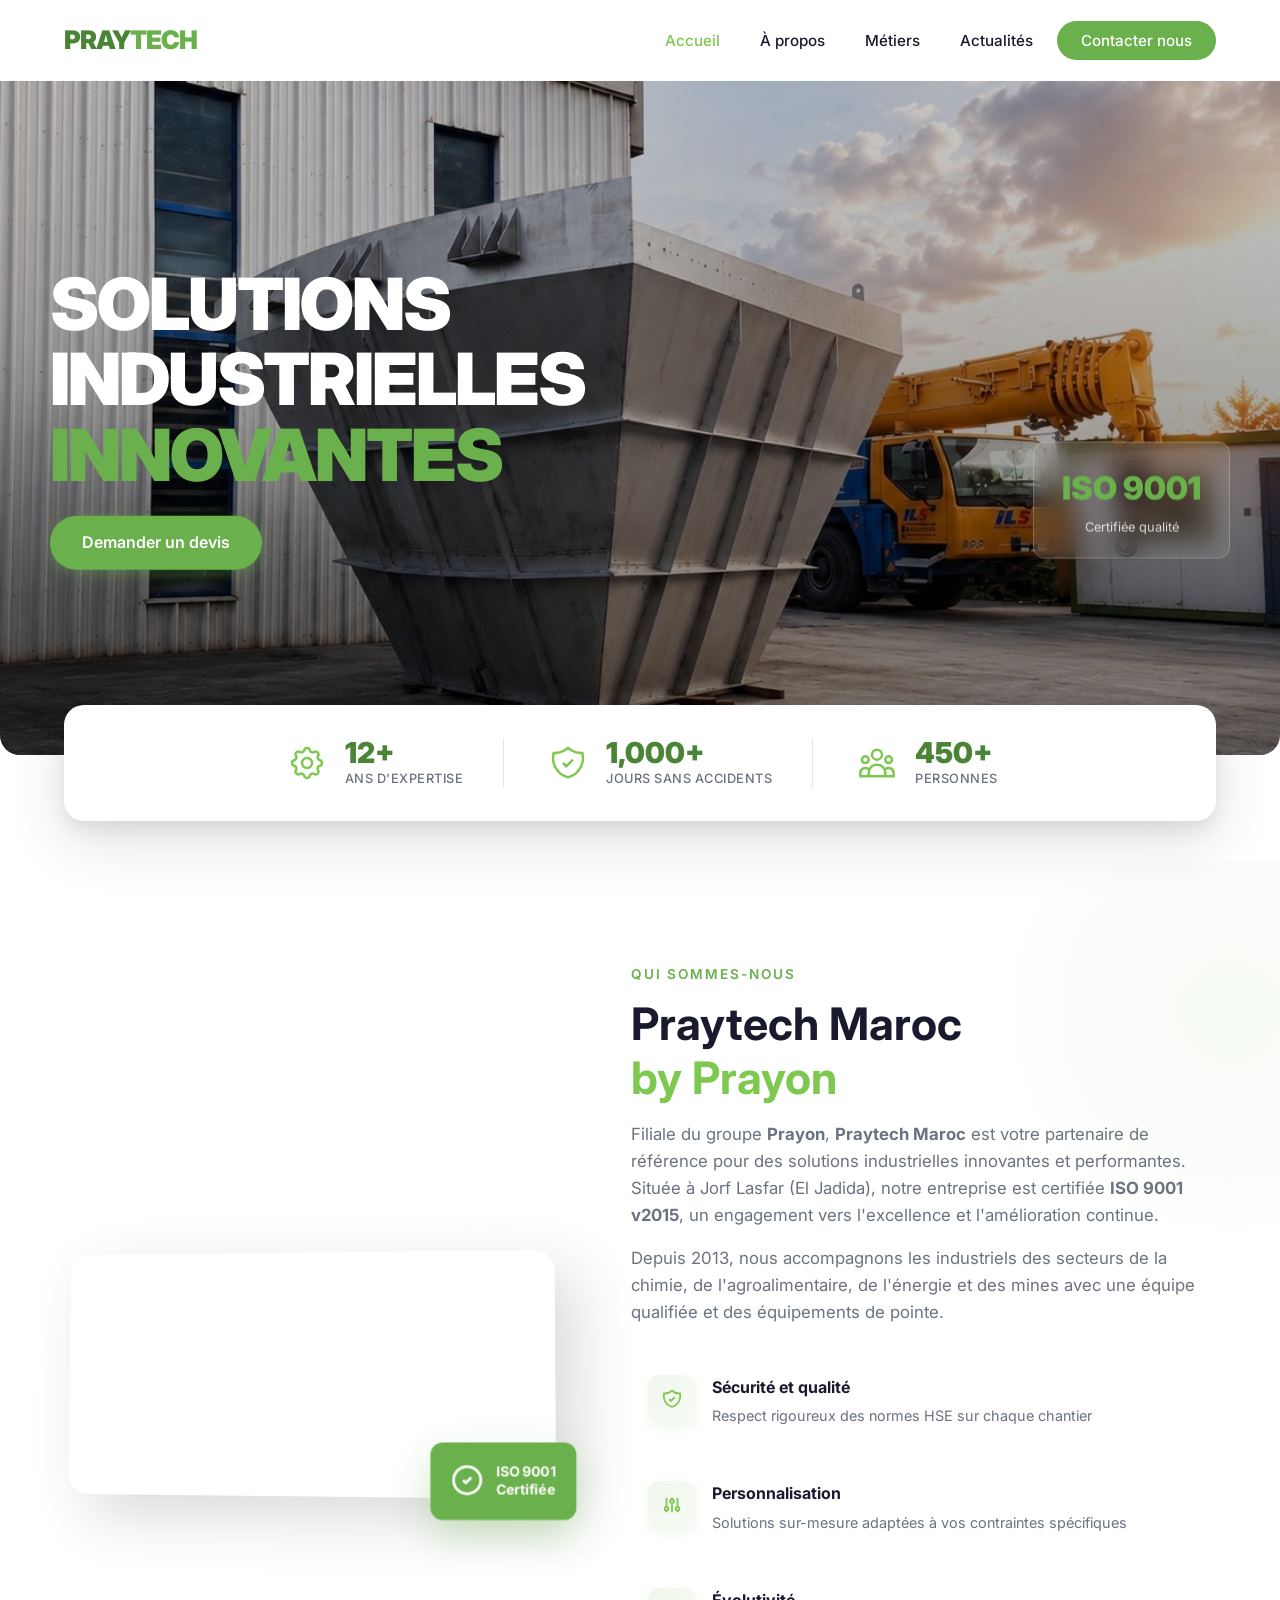
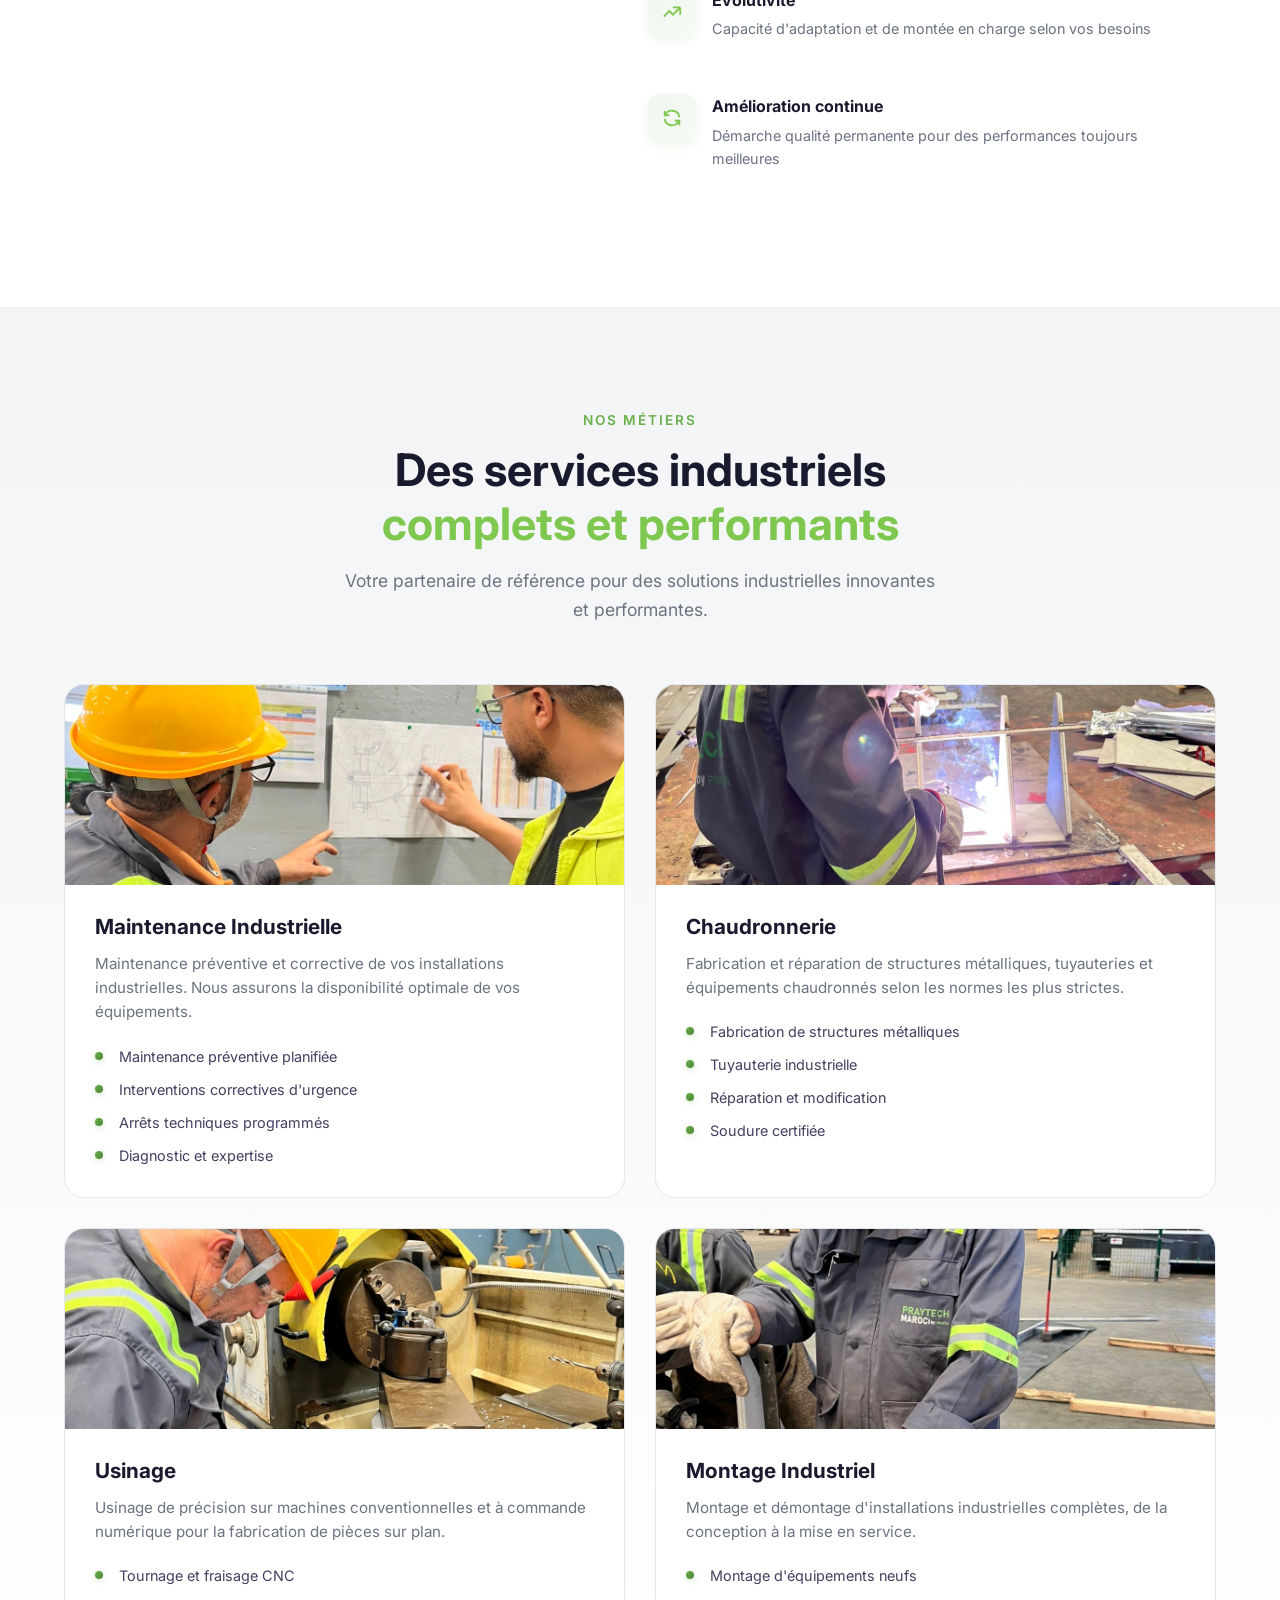
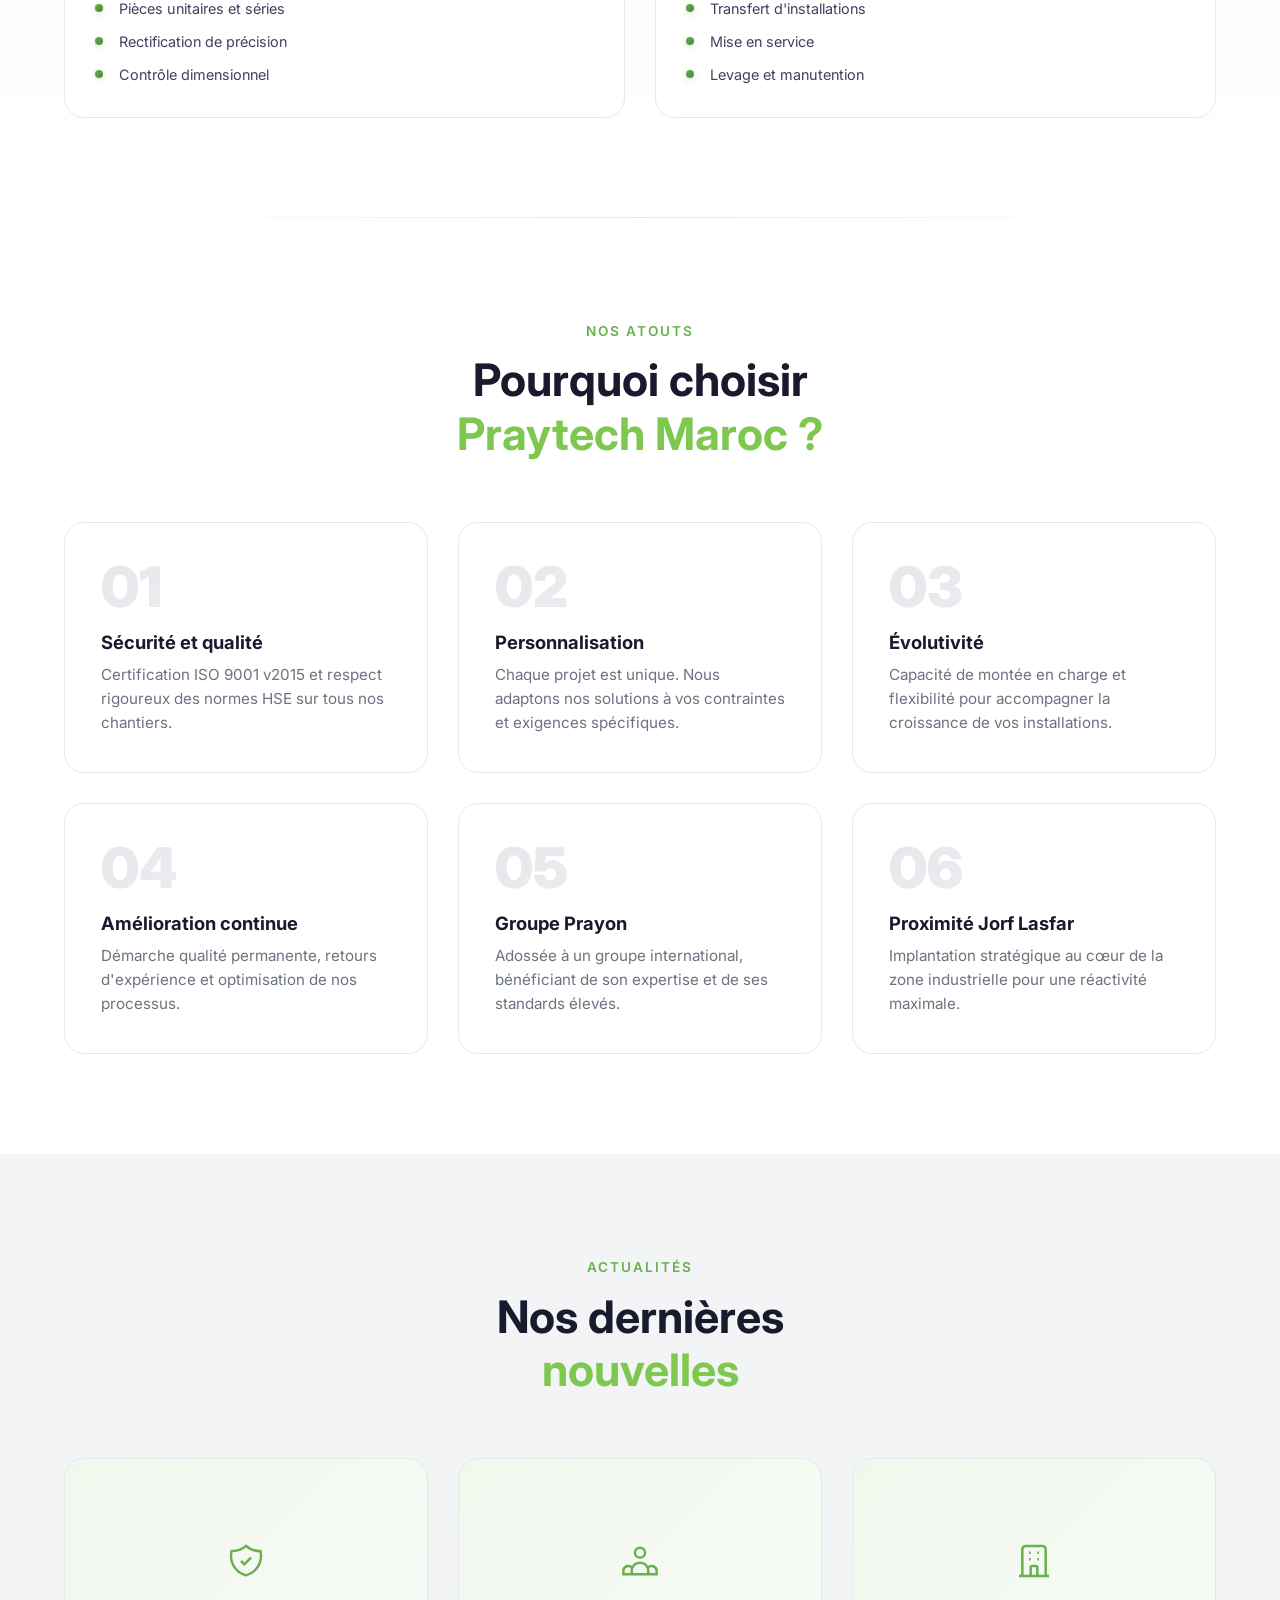
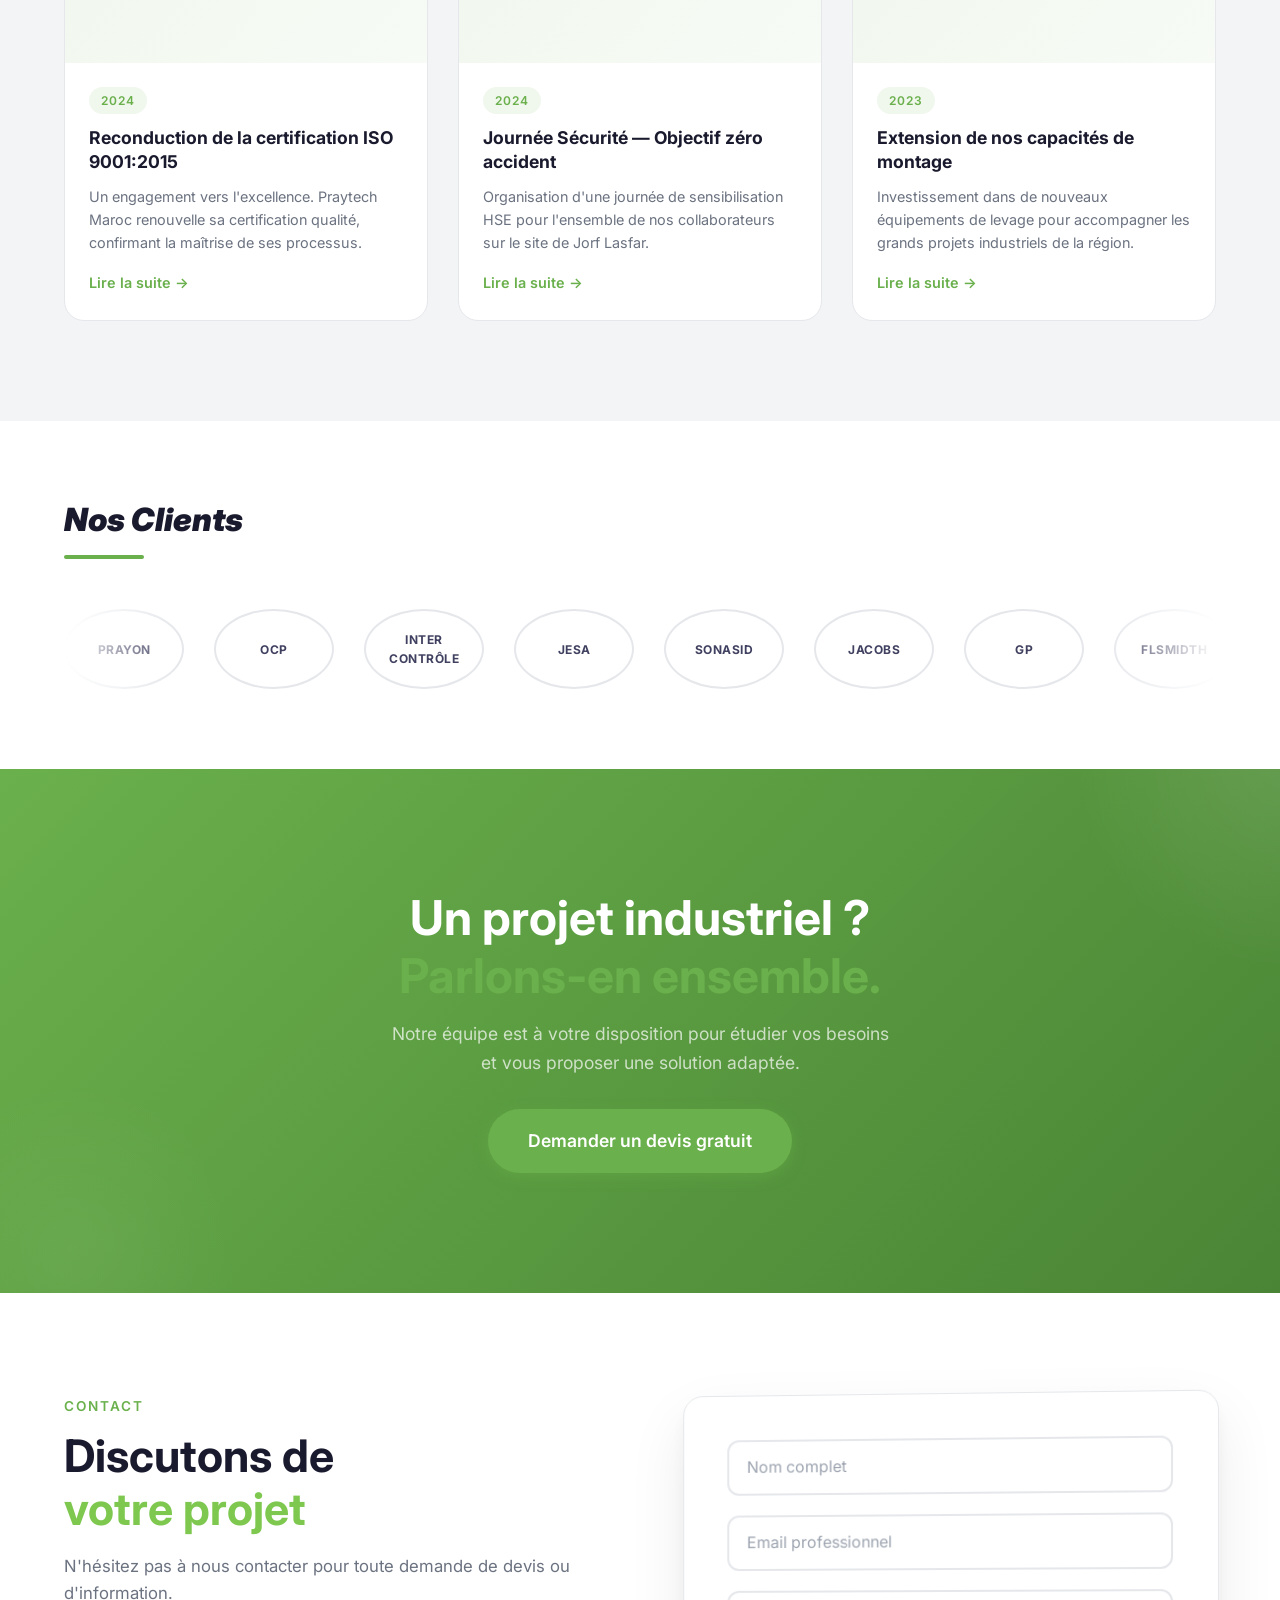
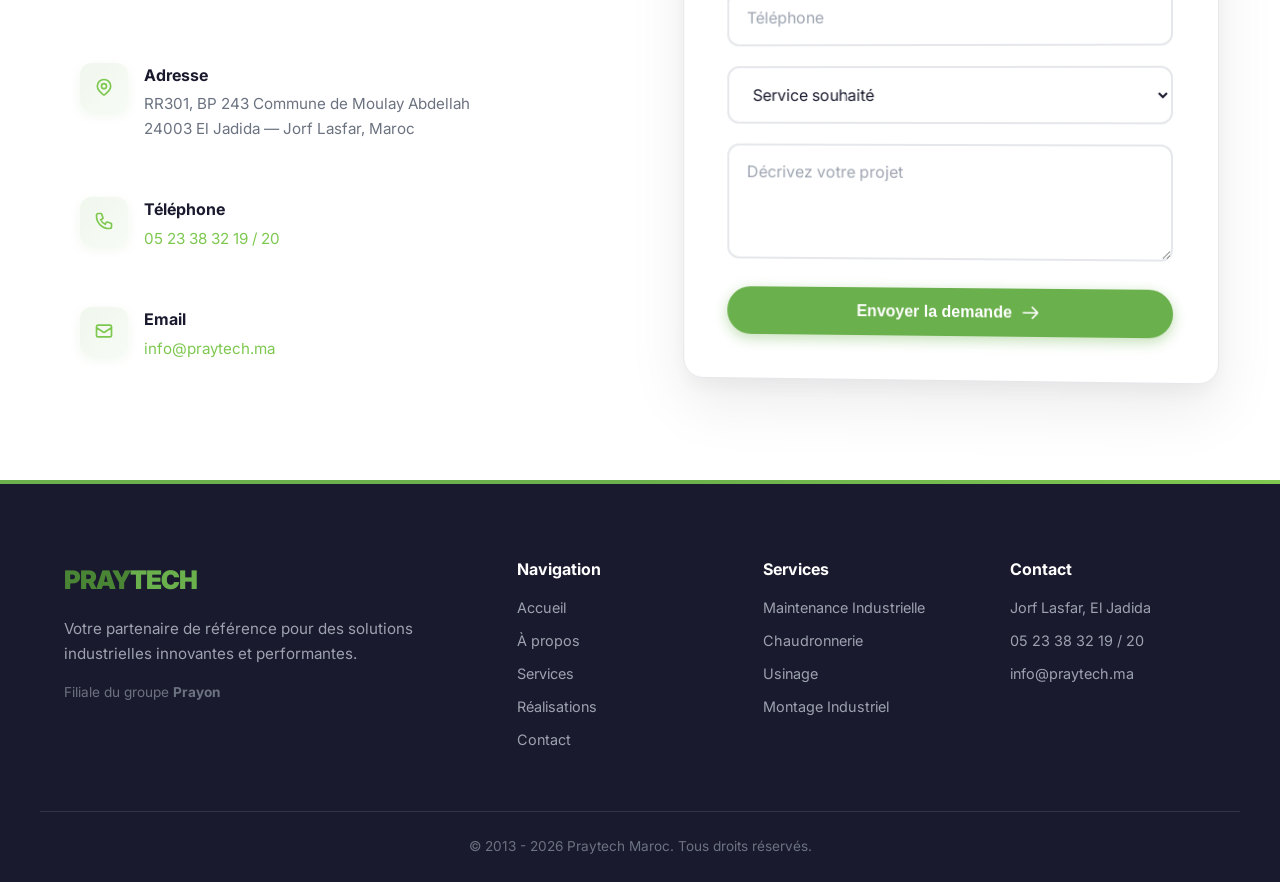
==== index.html @ d310a66b "Initial: site Praytech démo avec images métiers" ====
<!DOCTYPE html>
<html lang="fr">
<head>
    <meta charset="UTF-8">
    <meta name="viewport" content="width=device-width, initial-scale=1.0">
    <meta name="description" content="Praytech Maroc by Prayon - Votre partenaire de référence pour des solutions industrielles innovantes et performantes. Maintenance industrielle, chaudronnerie, usinage et montage industriel à Jorf Lasfar, El Jadida.">
    <meta name="keywords" content="Praytech, Prayon, maintenance industrielle, chaudronnerie, usinage, montage industriel, Jorf Lasfar, El Jadida, Maroc, ISO 9001, services industriels">
    <meta name="author" content="Praytech Maroc">
    <meta name="robots" content="index, follow">
    
    <!-- Open Graph -->
    <meta property="og:title" content="Praytech Maroc by Prayon - Solutions Industrielles Innovantes">
    <meta property="og:description" content="Entreprise certifiée ISO 9001 v2015 spécialisée en maintenance industrielle, chaudronnerie, usinage et montage industriel à Jorf Lasfar.">
    <meta property="og:type" content="website">
    <meta property="og:url" content="https://praytech.ma">
    <meta property="og:locale" content="fr_MA">
    
    <title>Praytech Maroc by Prayon | Solutions Industrielles Innovantes & Performantes</title>
    
    <link rel="stylesheet" href="css/style.css">
    <link rel="preconnect" href="https://fonts.googleapis.com">
    <link rel="preconnect" href="https://fonts.gstatic.com" crossorigin>
    <link href="https://fonts.googleapis.com/css2?family=Inter:wght@300;400;500;600;700;800;900&display=swap" rel="stylesheet">
</head>
<body>
    <!-- Navigation -->
    <header class="header" id="header">
        <nav class="nav container">
            <a href="#" class="nav__logo">
                <span class="logo-pray">PRAY</span><span class="logo-tech">TECH</span>
            </a>
            <ul class="nav__menu" id="nav-menu">
                <li><a href="#accueil" class="nav__link active">Accueil</a></li>
                <li><a href="#apropos" class="nav__link">À propos</a></li>
                <li><a href="#services" class="nav__link">Métiers</a></li>
                <li><a href="#realisations" class="nav__link">Actualités</a></li>
                <li><a href="#contact" class="nav__link nav__link--cta">Contacter nous</a></li>
            </ul>
            <button class="nav__toggle" id="nav-toggle" aria-label="Ouvrir le menu">
                <span></span>
                <span></span>
                <span></span>
            </button>
        </nav>
    </header>

    <!-- Hero Section -->
    <section class="hero" id="accueil">
        <div class="hero__image">
            <img src="images/hero-bg.jpg" alt="Praytech Maroc - Solutions industrielles">
            <div class="hero__image-overlay"></div>
            <div class="hero__image-content">
                <h1 class="hero__title">SOLUTIONS<br>INDUSTRIELLES<br><span class="highlight">INNOVANTES</span></h1>
                <a href="#contact" class="btn btn--primary hero__cta">Demander un devis</a>
            </div>
            <div class="hero__stats-badge">
                <span class="hero__stats-number">ISO 9001</span>
                <span class="hero__stats-label">Certifiée qualité</span>
            </div>
        </div>
        <div class="hero__bottom container">
            <div class="hero__kpis-bar">
                <div class="hero__kpi">
                    <div class="hero__kpi-icon">
                        <svg viewBox="0 0 24 24" fill="none" stroke="currentColor" stroke-width="1.5">
                            <path d="M10.325 4.317c.426-1.756 2.924-1.756 3.35 0a1.724 1.724 0 002.573 1.066c1.543-.94 3.31.826 2.37 2.37a1.724 1.724 0 001.066 2.573c1.756.426 1.756 2.924 0 3.35a1.724 1.724 0 00-1.066 2.573c.94 1.543-.826 3.31-2.37 2.37a1.724 1.724 0 00-2.573 1.066c-.426 1.756-2.924 1.756-3.35 0a1.724 1.724 0 00-2.573-1.066c-1.543.94-3.31-.826-2.37-2.37a1.724 1.724 0 00-1.066-2.573c-1.756-.426-1.756-2.924 0-3.35a1.724 1.724 0 001.066-2.573c-.94-1.543.826-3.31 2.37-2.37.996.608 2.296.07 2.572-1.065z"/>
                            <circle cx="12" cy="12" r="3"/>
                        </svg>
                    </div>
                    <div>
                        <span class="hero__kpi-number">12+</span>
                        <span class="hero__kpi-label">Ans d'expertise</span>
                    </div>
                </div>
                <div class="hero__kpi-divider"></div>
                <div class="hero__kpi">
                    <div class="hero__kpi-icon">
                        <svg viewBox="0 0 24 24" fill="none" stroke="currentColor" stroke-width="1.5">
                            <path d="M9 12l2 2 4-4m5.618-4.016A11.955 11.955 0 0112 2.944a11.955 11.955 0 01-8.618 3.04A12.02 12.02 0 003 9c0 5.591 3.824 10.29 9 11.622 5.176-1.332 9-6.03 9-11.622 0-1.042-.133-2.052-.382-3.016z"/>
                        </svg>
                    </div>
                    <div>
                        <span class="hero__kpi-number">1,000+</span>
                        <span class="hero__kpi-label">Jours sans accidents</span>
                    </div>
                </div>
                <div class="hero__kpi-divider"></div>
                <div class="hero__kpi">
                    <div class="hero__kpi-icon">
                        <svg viewBox="0 0 24 24" fill="none" stroke="currentColor" stroke-width="1.5">
                            <path d="M17 20h5v-2a3 3 0 00-5.356-1.857M17 20H7m10 0v-2c0-.656-.126-1.283-.356-1.857M7 20H2v-2a3 3 0 015.356-1.857M7 20v-2c0-.656.126-1.283.356-1.857m0 0a5.002 5.002 0 019.288 0M15 7a3 3 0 11-6 0 3 3 0 016 0zm6 3a2 2 0 11-4 0 2 2 0 014 0zM7 10a2 2 0 11-4 0 2 2 0 014 0z"/>
                        </svg>
                    </div>
                    <div>
                        <span class="hero__kpi-number">450+</span>
                        <span class="hero__kpi-label">Personnes</span>
                    </div>
                </div>
            </div>
        </div>
    </section>

    <!-- À propos -->
    <section class="about" id="apropos">
        <div class="container about__grid">
            <div class="about__image">
                <div class="about__video-wrapper">
                    <video autoplay muted loop playsinline>
                        <source src="images/machine-video.mp4" type="video/mp4">
                    </video>
                </div>
                <div class="about__badge-iso">
                    <svg viewBox="0 0 24 24" fill="none" stroke="currentColor" stroke-width="2">
                        <path d="M9 12l2 2 4-4"/>
                        <circle cx="12" cy="12" r="10"/>
                    </svg>
                    <span>ISO 9001<br>Certifiée</span>
                </div>
            </div>
            <div class="about__content">
                <span class="section__tag">Qui sommes-nous</span>
                <h2 class="section__title">Praytech Maroc<br><span class="highlight">by Prayon</span></h2>
                <p class="about__text">
                    Filiale du groupe <strong>Prayon</strong>, <strong>Praytech Maroc</strong> est votre partenaire de référence pour des solutions industrielles innovantes et performantes. Située à Jorf Lasfar (El Jadida), notre entreprise est certifiée <strong>ISO 9001 v2015</strong>, un engagement vers l'excellence et l'amélioration continue.
                </p>
                <p class="about__text">
                    Depuis 2013, nous accompagnons les industriels des secteurs de la chimie, de l'agroalimentaire, de l'énergie et des mines avec une équipe qualifiée et des équipements de pointe.
                </p>
                <div class="about__features">
                    <div class="about__feature">
                        <div class="about__feature-icon">
                            <svg viewBox="0 0 24 24" fill="none" stroke="currentColor" stroke-width="2">
                                <path d="M9 12l2 2 4-4m5.618-4.016A11.955 11.955 0 0112 2.944a11.955 11.955 0 01-8.618 3.04A12.02 12.02 0 003 9c0 5.591 3.824 10.29 9 11.622 5.176-1.332 9-6.03 9-11.622 0-1.042-.133-2.052-.382-3.016z"/>
                            </svg>
                        </div>
                        <div>
                            <strong>Sécurité et qualité</strong>
                            <p>Respect rigoureux des normes HSE sur chaque chantier</p>
                        </div>
                    </div>
                    <div class="about__feature">
                        <div class="about__feature-icon">
                            <svg viewBox="0 0 24 24" fill="none" stroke="currentColor" stroke-width="2">
                                <path d="M12 6V4m0 2a2 2 0 100 4m0-4a2 2 0 110 4m-6 8a2 2 0 100-4m0 4a2 2 0 110-4m0 4v2m0-6V4m6 6v10m6-2a2 2 0 100-4m0 4a2 2 0 110-4m0 4v2m0-6V4"/>
                            </svg>
                        </div>
                        <div>
                            <strong>Personnalisation</strong>
                            <p>Solutions sur-mesure adaptées à vos contraintes spécifiques</p>
                        </div>
                    </div>
                    <div class="about__feature">
                        <div class="about__feature-icon">
                            <svg viewBox="0 0 24 24" fill="none" stroke="currentColor" stroke-width="2">
                                <path d="M13 7h8m0 0v8m0-8l-8 8-4-4-6 6"/>
                            </svg>
                        </div>
                        <div>
                            <strong>Évolutivité</strong>
                            <p>Capacité d'adaptation et de montée en charge selon vos besoins</p>
                        </div>
                    </div>
                    <div class="about__feature">
                        <div class="about__feature-icon">
                            <svg viewBox="0 0 24 24" fill="none" stroke="currentColor" stroke-width="2">
                                <path d="M4 4v5h.582m15.356 2A8.001 8.001 0 004.582 9m0 0H9m11 11v-5h-.581m0 0a8.003 8.003 0 01-15.357-2m15.357 2H15"/>
                            </svg>
                        </div>
                        <div>
                            <strong>Amélioration continue</strong>
                            <p>Démarche qualité permanente pour des performances toujours meilleures</p>
                        </div>
                    </div>
                </div>
            </div>
        </div>
    </section>

    <!-- Services -->
    <section class="services" id="services">
        <div class="container">
            <div class="section__header">
                <span class="section__tag">Nos métiers</span>
                <h2 class="section__title">Des services industriels<br><span class="highlight">complets et performants</span></h2>
                <p class="section__subtitle">Votre partenaire de référence pour des solutions industrielles innovantes et performantes.</p>
            </div>
            <div class="services__grid">
                <article class="service-card">
                    <div class="service-card__image">
                        <img src="images/Maintenance industrielle.JPG" alt="Maintenance Industrielle">
                    </div>
                    <div class="service-card__body">
                        <h3 class="service-card__title">Maintenance Industrielle</h3>
                        <p class="service-card__desc">Maintenance préventive et corrective de vos installations industrielles. Nous assurons la disponibilité optimale de vos équipements.</p>
                        <ul class="service-card__list">
                            <li>Maintenance préventive planifiée</li>
                            <li>Interventions correctives d'urgence</li>
                            <li>Arrêts techniques programmés</li>
                            <li>Diagnostic et expertise</li>
                        </ul>
                    </div>
                </article>
                <article class="service-card">
                    <div class="service-card__image">
                        <img src="images/Chaudronnerie.JPG" alt="Chaudronnerie">
                    </div>
                    <div class="service-card__body">
                        <h3 class="service-card__title">Chaudronnerie</h3>
                        <p class="service-card__desc">Fabrication et réparation de structures métalliques, tuyauteries et équipements chaudronnés selon les normes les plus strictes.</p>
                        <ul class="service-card__list">
                            <li>Fabrication de structures métalliques</li>
                            <li>Tuyauterie industrielle</li>
                            <li>Réparation et modification</li>
                            <li>Soudure certifiée</li>
                        </ul>
                    </div>
                </article>
                <article class="service-card">
                    <div class="service-card__image">
                        <img src="images/Usinage.JPG" alt="Usinage">
                    </div>
                    <div class="service-card__body">
                        <h3 class="service-card__title">Usinage</h3>
                        <p class="service-card__desc">Usinage de précision sur machines conventionnelles et à commande numérique pour la fabrication de pièces sur plan.</p>
                        <ul class="service-card__list">
                            <li>Tournage et fraisage CNC</li>
                            <li>Pièces unitaires et séries</li>
                            <li>Rectification de précision</li>
                            <li>Contrôle dimensionnel</li>
                        </ul>
                    </div>
                </article>
                <article class="service-card">
                    <div class="service-card__image">
                        <img src="images/Montage industriel.JPG" alt="Montage Industriel">
                    </div>
                    <div class="service-card__body">
                        <h3 class="service-card__title">Montage Industriel</h3>
                        <p class="service-card__desc">Montage et démontage d'installations industrielles complètes, de la conception à la mise en service.</p>
                        <ul class="service-card__list">
                            <li>Montage d'équipements neufs</li>
                            <li>Transfert d'installations</li>
                            <li>Mise en service</li>
                            <li>Levage et manutention</li>
                        </ul>
                    </div>
                </article>
            </div>
        </div>
    </section>

    <!-- Pourquoi nous choisir -->
    <section class="why">
        <div class="container">
            <div class="section__header">
                <span class="section__tag">Nos atouts</span>
                <h2 class="section__title">Pourquoi choisir<br><span class="highlight">Praytech Maroc ?</span></h2>
            </div>
            <div class="why__grid">
                <div class="why__item">
                    <div class="why__number">01</div>
                    <h3>Sécurité et qualité</h3>
                    <p>Certification ISO 9001 v2015 et respect rigoureux des normes HSE sur tous nos chantiers.</p>
                </div>
                <div class="why__item">
                    <div class="why__number">02</div>
                    <h3>Personnalisation</h3>
                    <p>Chaque projet est unique. Nous adaptons nos solutions à vos contraintes et exigences spécifiques.</p>
                </div>
                <div class="why__item">
                    <div class="why__number">03</div>
                    <h3>Évolutivité</h3>
                    <p>Capacité de montée en charge et flexibilité pour accompagner la croissance de vos installations.</p>
                </div>
                <div class="why__item">
                    <div class="why__number">04</div>
                    <h3>Amélioration continue</h3>
                    <p>Démarche qualité permanente, retours d'expérience et optimisation de nos processus.</p>
                </div>
                <div class="why__item">
                    <div class="why__number">05</div>
                    <h3>Groupe Prayon</h3>
                    <p>Adossée à un groupe international, bénéficiant de son expertise et de ses standards élevés.</p>
                </div>
                <div class="why__item">
                    <div class="why__number">06</div>
                    <h3>Proximité Jorf Lasfar</h3>
                    <p>Implantation stratégique au cœur de la zone industrielle pour une réactivité maximale.</p>
                </div>
            </div>
        </div>
    </section>

    <!-- Actualités -->
    <section class="actualites" id="realisations">
        <div class="container">
            <div class="section__header">
                <span class="section__tag">Actualités</span>
                <h2 class="section__title">Nos dernières<br><span class="highlight">nouvelles</span></h2>
            </div>
            <div class="actualites__grid">
                <article class="actu-card">
                    <div class="actu-card__image">
                        <div class="actu-card__placeholder">
                            <svg viewBox="0 0 24 24" fill="none" stroke="currentColor" stroke-width="1.5" width="40" height="40">
                                <path d="M9 12l2 2 4-4m5.618-4.016A11.955 11.955 0 0112 2.944a11.955 11.955 0 01-8.618 3.04A12.02 12.02 0 003 9c0 5.591 3.824 10.29 9 11.622 5.176-1.332 9-6.03 9-11.622 0-1.042-.133-2.052-.382-3.016z"/>
                            </svg>
                        </div>
                    </div>
                    <div class="actu-card__content">
                        <span class="actu-card__date">2024</span>
                        <h3>Reconduction de la certification ISO 9001:2015</h3>
                        <p>Un engagement vers l'excellence. Praytech Maroc renouvelle sa certification qualité, confirmant la maîtrise de ses processus.</p>
                        <a href="#" class="actu-card__link">Lire la suite →</a>
                    </div>
                </article>
                <article class="actu-card">
                    <div class="actu-card__image">
                        <div class="actu-card__placeholder">
                            <svg viewBox="0 0 24 24" fill="none" stroke="currentColor" stroke-width="1.5" width="40" height="40">
                                <path d="M17 20h5v-2a3 3 0 00-5.356-1.857M17 20H7m10 0v-2c0-.656-.126-1.283-.356-1.857M7 20H2v-2a3 3 0 015.356-1.857M7 20v-2c0-.656.126-1.283.356-1.857m0 0a5.002 5.002 0 019.288 0M15 7a3 3 0 11-6 0 3 3 0 016 0z"/>
                            </svg>
                        </div>
                    </div>
                    <div class="actu-card__content">
                        <span class="actu-card__date">2024</span>
                        <h3>Journée Sécurité — Objectif zéro accident</h3>
                        <p>Organisation d'une journée de sensibilisation HSE pour l'ensemble de nos collaborateurs sur le site de Jorf Lasfar.</p>
                        <a href="#" class="actu-card__link">Lire la suite →</a>
                    </div>
                </article>
                <article class="actu-card">
                    <div class="actu-card__image">
                        <div class="actu-card__placeholder">
                            <svg viewBox="0 0 24 24" fill="none" stroke="currentColor" stroke-width="1.5" width="40" height="40">
                                <path d="M19 21V5a2 2 0 00-2-2H7a2 2 0 00-2 2v16m14 0h2m-2 0h-5m-9 0H3m2 0h5M9 7h1m-1 4h1m4-4h1m-1 4h1m-5 10v-5a1 1 0 011-1h2a1 1 0 011 1v5m-4 0h4"/>
                            </svg>
                        </div>
                    </div>
                    <div class="actu-card__content">
                        <span class="actu-card__date">2023</span>
                        <h3>Extension de nos capacités de montage</h3>
                        <p>Investissement dans de nouveaux équipements de levage pour accompagner les grands projets industriels de la région.</p>
                        <a href="#" class="actu-card__link">Lire la suite →</a>
                    </div>
                </article>
            </div>
        </div>
    </section>

    <!-- Nos Clients -->
    <section class="clients" id="clients">
        <div class="container">
            <div class="clients__header">
                <h2 class="clients__title">Nos Clients</h2>
                <div class="clients__line"></div>
            </div>
            <div class="clients__marquee">
                <div class="clients__track">
                    <div class="client-logo">
                        <span>PRAYON</span>
                    </div>
                    <div class="client-logo">
                        <span>OCP</span>
                    </div>
                    <div class="client-logo">
                        <span>Inter Contrôle</span>
                    </div>
                    <div class="client-logo">
                        <span>JESA</span>
                    </div>
                    <div class="client-logo">
                        <span>SONASID</span>
                    </div>
                    <div class="client-logo">
                        <span>JACOBS</span>
                    </div>
                    <div class="client-logo">
                        <span>GP</span>
                    </div>
                    <div class="client-logo">
                        <span>FLSmidth</span>
                    </div>
                    <div class="client-logo">
                        <span>FLOWSERVE</span>
                    </div>
                    <div class="client-logo">
                        <span>PHOVA</span>
                    </div>
                    <div class="client-logo">
                        <span>LAFARGE</span>
                    </div>
                    <!-- Duplicate for seamless loop -->
                    <div class="client-logo">
                        <span>PRAYON</span>
                    </div>
                    <div class="client-logo">
                        <span>OCP</span>
                    </div>
                    <div class="client-logo">
                        <span>Inter Contrôle</span>
                    </div>
                    <div class="client-logo">
                        <span>JESA</span>
                    </div>
                    <div class="client-logo">
                        <span>SONASID</span>
                    </div>
                    <div class="client-logo">
                        <span>JACOBS</span>
                    </div>
                    <div class="client-logo">
                        <span>GP</span>
                    </div>
                    <div class="client-logo">
                        <span>FLSmidth</span>
                    </div>
                    <div class="client-logo">
                        <span>FLOWSERVE</span>
                    </div>
                    <div class="client-logo">
                        <span>PHOVA</span>
                    </div>
                    <div class="client-logo">
                        <span>LAFARGE</span>
                    </div>
                </div>
            </div>
        </div>
    </section>

    <!-- CTA Section -->
    <section class="cta">
        <div class="container cta__content">
            <h2>Un projet industriel ?<br><span class="highlight">Parlons-en ensemble.</span></h2>
            <p>Notre équipe est à votre disposition pour étudier vos besoins et vous proposer une solution adaptée.</p>
            <a href="#contact" class="btn btn--primary btn--large">Demander un devis gratuit</a>
        </div>
    </section>

    <!-- Contact -->
    <section class="contact" id="contact">
        <div class="container contact__grid">
            <div class="contact__info">
                <span class="section__tag">Contact</span>
                <h2 class="section__title">Discutons de<br><span class="highlight">votre projet</span></h2>
                <p>N'hésitez pas à nous contacter pour toute demande de devis ou d'information.</p>
                
                <div class="contact__details">
                    <div class="contact__detail">
                        <div class="contact__detail-icon">
                            <svg viewBox="0 0 24 24" fill="none" stroke="currentColor" stroke-width="2">
                                <path d="M17.657 16.657L13.414 20.9a1.998 1.998 0 01-2.827 0l-4.244-4.243a8 8 0 1111.314 0z"/>
                                <path d="M15 11a3 3 0 11-6 0 3 3 0 016 0z"/>
                            </svg>
                        </div>
                        <div>
                            <strong>Adresse</strong>
                            <p>RR301, BP 243 Commune de Moulay Abdellah<br>24003 El Jadida — Jorf Lasfar, Maroc</p>
                        </div>
                    </div>
                    <div class="contact__detail">
                        <div class="contact__detail-icon">
                            <svg viewBox="0 0 24 24" fill="none" stroke="currentColor" stroke-width="2">
                                <path d="M3 5a2 2 0 012-2h3.28a1 1 0 01.948.684l1.498 4.493a1 1 0 01-.502 1.21l-2.257 1.13a11.042 11.042 0 005.516 5.516l1.13-2.257a1 1 0 011.21-.502l4.493 1.498a1 1 0 01.684.949V19a2 2 0 01-2 2h-1C9.716 21 3 14.284 3 6V5z"/>
                            </svg>
                        </div>
                        <div>
                            <strong>Téléphone</strong>
                            <p><a href="tel:+212523383219">05 23 38 32 19 / 20</a></p>
                        </div>
                    </div>
                    <div class="contact__detail">
                        <div class="contact__detail-icon">
                            <svg viewBox="0 0 24 24" fill="none" stroke="currentColor" stroke-width="2">
                                <path d="M3 8l7.89 5.26a2 2 0 002.22 0L21 8M5 19h14a2 2 0 002-2V7a2 2 0 00-2-2H5a2 2 0 00-2 2v10a2 2 0 002 2z"/>
                            </svg>
                        </div>
                        <div>
                            <strong>Email</strong>
                            <p><a href="mailto:info@praytech.ma">info@praytech.ma</a></p>
                        </div>
                    </div>
                </div>
            </div>
            <div class="contact__form-wrapper">
                <form class="contact__form" id="contact-form">
                    <div class="form__group">
                        <input type="text" id="name" name="name" placeholder=" " required>
                        <label for="name">Nom complet</label>
                    </div>
                    <div class="form__group">
                        <input type="email" id="email" name="email" placeholder=" " required>
                        <label for="email">Email professionnel</label>
                    </div>
                    <div class="form__group">
                        <input type="tel" id="phone" name="phone" placeholder=" ">
                        <label for="phone">Téléphone</label>
                    </div>
                    <div class="form__group">
                        <select id="service" name="service" required>
                            <option value="" disabled selected>Service souhaité</option>
                            <option value="maintenance">Maintenance Industrielle</option>
                            <option value="chaudronnerie">Chaudronnerie</option>
                            <option value="usinage">Usinage</option>
                            <option value="montage">Montage Industriel</option>
                            <option value="autre">Autre</option>
                        </select>
                    </div>
                    <div class="form__group">
                        <textarea id="message" name="message" rows="4" placeholder=" " required></textarea>
                        <label for="message">Décrivez votre projet</label>
                    </div>
                    <button type="submit" class="btn btn--primary btn--full">
                        Envoyer la demande
                        <svg viewBox="0 0 24 24" fill="none" stroke="currentColor" stroke-width="2" width="20" height="20">
                            <path d="M14 5l7 7m0 0l-7 7m7-7H3"/>
                        </svg>
                    </button>
                </form>
            </div>
        </div>
    </section>

    <!-- Footer -->
    <footer class="footer">
        <div class="container footer__grid">
            <div class="footer__brand">
                <a href="#" class="nav__logo">
                    <span class="logo-pray">PRAY</span><span class="logo-tech">TECH</span>
                </a>
                <p>Votre partenaire de référence pour des solutions industrielles innovantes et performantes.</p>
                <p class="footer__group">Filiale du groupe <strong>Prayon</strong></p>
            </div>
            <div class="footer__links">
                <h4>Navigation</h4>
                <ul>
                    <li><a href="#accueil">Accueil</a></li>
                    <li><a href="#apropos">À propos</a></li>
                    <li><a href="#services">Services</a></li>
                    <li><a href="#realisations">Réalisations</a></li>
                    <li><a href="#contact">Contact</a></li>
                </ul>
            </div>
            <div class="footer__links">
                <h4>Services</h4>
                <ul>
                    <li><a href="#services">Maintenance Industrielle</a></li>
                    <li><a href="#services">Chaudronnerie</a></li>
                    <li><a href="#services">Usinage</a></li>
                    <li><a href="#services">Montage Industriel</a></li>
                </ul>
            </div>
            <div class="footer__links">
                <h4>Contact</h4>
                <ul>
                    <li>Jorf Lasfar, El Jadida</li>
                    <li><a href="tel:+212523383219">05 23 38 32 19 / 20</a></li>
                    <li><a href="mailto:info@praytech.ma">info@praytech.ma</a></li>
                </ul>
            </div>
        </div>
        <div class="footer__bottom container">
            <p>&copy; 2013 - 2026 Praytech Maroc. Tous droits réservés.</p>
        </div>
    </footer>

    <script src="js/main.js"></script>
</body>
</html>
---- css/style.css ----
/* ========================================
   PRAYTECH MAROC - Modern Industrial Website
   ======================================== */

/* --- Reset & Variables --- */
*, *::before, *::after {
    margin: 0;
    padding: 0;
    box-sizing: border-box;
}

:root {
    --primary: #6ab04c;
    --primary-dark: #4a8535;
    --primary-light: #7ec850;
    --accent: #6ab04c;
    --accent-dark: #4a8535;
    --dark: #0a0a0a;
    --gray-900: #1a1a2e;
    --gray-800: #2d2d44;
    --gray-700: #404060;
    --gray-600: #6b7280;
    --gray-400: #9ca3af;
    --gray-300: #d1d5db;
    --gray-200: #e5e7eb;
    --gray-100: #f3f4f6;
    --white: #ffffff;
    --radius: 12px;
    --radius-lg: 20px;
    --shadow: 0 4px 6px -1px rgba(0,0,0,0.1), 0 2px 4px -2px rgba(0,0,0,0.1);
    --shadow-lg: 0 20px 25px -5px rgba(0,0,0,0.1), 0 8px 10px -6px rgba(0,0,0,0.1);
    --shadow-xl: 0 25px 50px -12px rgba(0,0,0,0.25);
    --transition: all 0.3s cubic-bezier(0.4, 0, 0.2, 1);
}

html {
    scroll-behavior: smooth;
    scroll-padding-top: 80px;
}

body {
    font-family: 'Inter', -apple-system, sans-serif;
    color: var(--gray-900);
    background: var(--white);
    line-height: 1.6;
    overflow-x: hidden;
}

.container {
    max-width: 1200px;
    margin: 0 auto;
    padding: 0 24px;
}

/* --- Typography --- */
h1, h2, h3, h4 {
    line-height: 1.2;
    font-weight: 700;
}

.highlight {
    color: var(--primary-light);
}

.section__tag {
    display: inline-block;
    font-size: 0.85rem;
    font-weight: 600;
    text-transform: uppercase;
    letter-spacing: 2px;
    color: var(--accent);
    margin-bottom: 12px;
}

.section__title {
    font-size: clamp(2rem, 4vw, 2.8rem);
    margin-bottom: 16px;
    color: var(--gray-900);
}

.section__subtitle {
    font-size: 1.1rem;
    color: var(--gray-600);
    max-width: 600px;
    margin: 0 auto;
}

.section__header {
    text-align: center;
    margin-bottom: 60px;
}

/* --- Buttons --- */
.btn {
    display: inline-flex;
    align-items: center;
    gap: 8px;
    padding: 14px 32px;
    border-radius: 50px;
    font-size: 1rem;
    font-weight: 600;
    text-decoration: none;
    cursor: pointer;
    border: none;
    transition: var(--transition);
}

.btn--primary {
    background: var(--primary);
    color: var(--white);
    box-shadow: 0 4px 14px rgba(106, 176, 76, 0.4);
}

.btn--primary:hover {
    background: var(--primary-dark);
    transform: translateY(-2px);
    box-shadow: 0 8px 25px rgba(106, 176, 76, 0.5);
}

.btn--outline {
    background: transparent;
    color: var(--white);
    border: 2px solid rgba(255,255,255,0.4);
}

.btn--outline:hover {
    background: rgba(255,255,255,0.1);
    border-color: var(--white);
}

.btn--large {
    padding: 18px 40px;
    font-size: 1.1rem;
}

.btn--full {
    width: 100%;
    justify-content: center;
}

/* --- Header / Navigation --- */
.header {
    position: fixed;
    top: 0;
    left: 0;
    width: 100%;
    z-index: 1000;
    transition: var(--transition);
    padding: 20px 0;
    background: rgba(255,255,255,0.95);
    backdrop-filter: blur(20px);
}

.header.scrolled {
    padding: 12px 0;
    box-shadow: var(--shadow);
}

.header.scrolled .nav__link {
    color: var(--gray-900);
}

.header.scrolled .nav__link:hover,
.header.scrolled .nav__link.active {
    color: var(--primary-light);
}

.header.scrolled .logo-pray {
    color: var(--primary-dark);
}

.nav {
    display: flex;
    align-items: center;
    justify-content: space-between;
}

.nav__logo {
    text-decoration: none;
    font-size: 1.6rem;
    font-weight: 900;
    letter-spacing: -1px;
}

.logo-pray {
    color: var(--primary-dark);
    transition: var(--transition);
}

.header.scrolled .logo-pray {
    color: var(--primary-dark);
}

.logo-tech {
    color: var(--primary);
}

.nav__menu {
    display: flex;
    align-items: center;
    gap: 8px;
    list-style: none;
}

.nav__link {
    text-decoration: none;
    color: var(--gray-900);
    font-size: 0.95rem;
    font-weight: 500;
    padding: 8px 16px;
    border-radius: 50px;
    transition: var(--transition);
}

.nav__link:hover,
.nav__link.active {
    color: var(--primary-light);
}

.nav__link--cta {
    background: var(--primary);
    color: var(--white) !important;
    padding: 10px 24px;
}

.nav__link--cta:hover {
    background: var(--primary-dark);
    transform: translateY(-1px);
}

.nav__toggle {
    display: none;
    flex-direction: column;
    gap: 5px;
    background: none;
    border: none;
    cursor: pointer;
    padding: 8px;
}

.nav__toggle span {
    width: 24px;
    height: 2px;
    background: var(--gray-900);
    transition: var(--transition);
    border-radius: 2px;
}

.header.scrolled .nav__toggle span {
    background: var(--gray-900);
}

/* --- Hero --- */
.hero {
    position: relative;
    background: var(--white);
    padding-top: 80px;
}

.hero__image {
    position: relative;
    width: 100%;
    height: 75vh;
    min-height: 500px;
    overflow: hidden;
    border-radius: 0 0 var(--radius-lg) var(--radius-lg);
}

.hero__image img {
    width: 100%;
    height: 100%;
    object-fit: cover;
    display: block;
}

.hero__image-overlay {
    position: absolute;
    top: 0;
    left: 0;
    right: 0;
    bottom: 0;
    background: linear-gradient(180deg, rgba(0,0,0,0.2) 0%, rgba(0,0,0,0.5) 100%);
}

.hero__image-content {
    position: absolute;
    top: 50%;
    left: 50px;
    transform: translateY(-50%);
    z-index: 2;
}

.hero__title {
    font-size: clamp(2.5rem, 6vw, 4.5rem);
    color: var(--white);
    font-weight: 900;
    letter-spacing: -2px;
    line-height: 1.05;
    text-transform: uppercase;
}

.hero__title .highlight {
    color: var(--accent);
}

.hero__tagline {
    margin-top: 16px;
    color: rgba(255,255,255,0.7);
    font-size: 1rem;
    font-weight: 400;
}

.hero__cta {
    margin-top: 24px;
}

.hero__stats-badge {
    position: absolute;
    top: 50%;
    right: 50px;
    transform: translateY(20%);
    background: rgba(255,255,255,0.1);
    backdrop-filter: blur(12px);
    border: 1px solid rgba(255,255,255,0.2);
    border-radius: var(--radius);
    padding: 20px 28px;
    text-align: center;
    z-index: 2;
}

.hero__stats-number {
    display: block;
    font-size: 2rem;
    font-weight: 900;
    color: var(--accent);
}

.hero__stats-label {
    display: block;
    font-size: 0.8rem;
    color: rgba(255,255,255,0.8);
    margin-top: 4px;
}

.hero__bottom {
    position: relative;
    z-index: 10;
    margin-top: -50px;
    padding-bottom: 40px;
}

.hero__kpis-bar {
    display: flex;
    align-items: center;
    justify-content: center;
    gap: 40px;
    background: var(--white);
    border-radius: var(--radius-lg);
    padding: 32px 50px;
    box-shadow: 0 20px 60px rgba(0, 0, 0, 0.12), 0 8px 20px rgba(0, 0, 0, 0.08);
}

.hero__kpi {
    display: flex;
    align-items: center;
    gap: 14px;
}

.hero__kpi-icon {
    width: 48px;
    height: 48px;
    display: flex;
    align-items: center;
    justify-content: center;
    flex-shrink: 0;
}

.hero__kpi-icon svg {
    width: 40px;
    height: 40px;
    color: var(--primary-light);
}

.hero__kpi-number {
    display: block;
    font-size: 1.8rem;
    font-weight: 900;
    color: var(--primary-dark);
    line-height: 1.1;
}

.hero__kpi-label {
    display: block;
    font-size: 0.8rem;
    color: var(--gray-600);
    text-transform: uppercase;
    letter-spacing: 0.5px;
    font-weight: 500;
}

.hero__kpi-divider {
    width: 1px;
    height: 50px;
    background: var(--gray-200);
}

/* --- Stats --- */
.stats {
    background: var(--white);
    padding: 60px 0;
    margin-top: -40px;
    position: relative;
    z-index: 10;
}

.stats__grid {
    display: grid;
    grid-template-columns: repeat(4, 1fr);
    gap: 40px;
    background: var(--white);
    border-radius: var(--radius-lg);
    padding: 40px;
    box-shadow: var(--shadow-xl);
    transform: translateY(-40px);
}

.stat {
    text-align: center;
}

.stat__number {
    font-size: 3rem;
    font-weight: 900;
    color: var(--primary);
    display: inline;
}

.stat__plus {
    font-size: 2rem;
    font-weight: 700;
    color: var(--accent);
}

.stat__label {
    display: block;
    margin-top: 8px;
    color: var(--gray-600);
    font-size: 0.9rem;
    font-weight: 500;
}

/* --- About --- */
.about {
    padding: 100px 0 120px;
    background: var(--white);
    position: relative;
    overflow: hidden;
}

.about::before {
    content: '';
    position: absolute;
    top: -100px;
    right: -200px;
    width: 500px;
    height: 500px;
    background: radial-gradient(circle, rgba(106, 176, 76, 0.06) 0%, transparent 70%);
    border-radius: 50%;
}

.about__grid {
    display: grid;
    grid-template-columns: 1fr 1.2fr;
    gap: 80px;
    align-items: center;
}

.about__image {
    position: relative;
    perspective: 1000px;
}

.about__video-wrapper {
    border-radius: var(--radius-lg);
    overflow: hidden;
    transform: rotateY(-5deg) rotateX(2deg);
    transition: var(--transition);
    box-shadow: 20px 20px 60px rgba(0,0,0,0.15), -5px -5px 20px rgba(255,255,255,0.8);
}

.about__video-wrapper:hover {
    transform: rotateY(0deg) rotateX(0deg);
    box-shadow: 10px 10px 30px rgba(0,0,0,0.1);
}

.about__video-wrapper video {
    width: 100%;
    height: auto;
    display: block;
}

.about__image-placeholder {
    aspect-ratio: 4/3;
    background: linear-gradient(135deg, var(--gray-100), var(--gray-200));
    border-radius: var(--radius-lg);
    display: flex;
    flex-direction: column;
    align-items: center;
    justify-content: center;
    gap: 12px;
    color: var(--gray-400);
    transform: rotateY(-5deg) rotateX(2deg);
    transition: var(--transition);
    box-shadow: 20px 20px 60px rgba(0,0,0,0.1), -5px -5px 20px rgba(255,255,255,0.8);
}

.about__image-placeholder:hover {
    transform: rotateY(0deg) rotateX(0deg);
    box-shadow: 10px 10px 30px rgba(0,0,0,0.08);
}

.about__image-placeholder svg {
    width: 60px;
    height: 60px;
}

.about__badge-iso {
    position: absolute;
    bottom: -20px;
    right: -20px;
    background: var(--primary);
    color: var(--white);
    padding: 20px;
    border-radius: var(--radius);
    display: flex;
    align-items: center;
    gap: 12px;
    box-shadow: 0 15px 40px rgba(106, 176, 76, 0.3);
    transform: translateZ(20px);
}

.about__badge-iso svg {
    width: 32px;
    height: 32px;
    flex-shrink: 0;
}

.about__badge-iso span {
    font-size: 0.85rem;
    font-weight: 700;
    line-height: 1.3;
}

.about__text {
    color: var(--gray-600);
    margin-bottom: 16px;
    font-size: 1.05rem;
}

.about__features {
    margin-top: 32px;
    display: flex;
    flex-direction: column;
    gap: 20px;
}

.about__feature {
    display: flex;
    align-items: flex-start;
    gap: 16px;
    padding: 16px;
    border-radius: var(--radius);
    transition: var(--transition);
    background: var(--white);
    border: 1px solid transparent;
}

.about__feature:hover {
    background: var(--gray-100);
    border-color: var(--gray-200);
    transform: translateX(8px);
    box-shadow: 0 8px 25px rgba(0,0,0,0.06);
}

.about__feature-icon {
    width: 48px;
    height: 48px;
    background: linear-gradient(135deg, rgba(106, 176, 76, 0.1), rgba(106, 176, 76, 0.05));
    border-radius: 12px;
    display: flex;
    align-items: center;
    justify-content: center;
    flex-shrink: 0;
    box-shadow: 0 4px 12px rgba(106, 176, 76, 0.1);
}

.about__feature-icon svg {
    width: 22px;
    height: 22px;
    color: var(--primary-light);
}

.about__feature strong {
    display: block;
    margin-bottom: 4px;
    color: var(--gray-900);
}

.about__feature p {
    font-size: 0.9rem;
    color: var(--gray-600);
}

/* --- Services --- */
.services {
    padding: 100px 0;
    background: linear-gradient(180deg, var(--gray-100) 0%, var(--white) 100%);
    position: relative;
}

.services::before {
    content: '';
    position: absolute;
    bottom: 0;
    left: 50%;
    transform: translateX(-50%);
    width: 80%;
    height: 1px;
    background: linear-gradient(90deg, transparent, var(--gray-200), transparent);
}

.services__grid {
    display: grid;
    grid-template-columns: repeat(2, 1fr);
    gap: 30px;
    perspective: 1000px;
}

.service-card {
    background: var(--white);
    border-radius: var(--radius-lg);
    overflow: hidden;
    transition: all 0.4s cubic-bezier(0.4, 0, 0.2, 1);
    border: 1px solid var(--gray-200);
    position: relative;
}

.service-card::before {
    content: '';
    position: absolute;
    top: 0;
    left: 0;
    right: 0;
    height: 4px;
    background: linear-gradient(90deg, var(--primary), var(--accent));
    transform: scaleX(0);
    transform-origin: left;
    transition: transform 0.4s ease;
}

.service-card:hover::before {
    transform: scaleX(1);
}

.service-card:hover {
    transform: translateY(-12px) rotateX(2deg);
    box-shadow: 0 30px 60px rgba(0,0,0,0.12), 0 10px 20px rgba(0,0,0,0.06);
    border-color: transparent;
}

.service-card__image {
    width: 100%;
    height: 200px;
    overflow: hidden;
}

.service-card__image img {
    width: 100%;
    height: 100%;
    object-fit: cover;
    transition: transform 0.5s ease;
}

.service-card:hover .service-card__image img {
    transform: scale(1.08);
}

.service-card__body {
    padding: 30px;
}

.service-card__icon {
    width: 60px;
    height: 60px;
    background: linear-gradient(135deg, var(--primary), var(--primary-light));
    border-radius: 16px;
    display: flex;
    align-items: center;
    justify-content: center;
    margin-bottom: 24px;
    box-shadow: 0 10px 30px rgba(106, 176, 76, 0.25);
    transition: var(--transition);
}

.service-card:hover .service-card__icon {
    transform: scale(1.1) rotate(-5deg);
    box-shadow: 0 15px 40px rgba(106, 176, 76, 0.35);
}

.service-card__icon svg {
    width: 28px;
    height: 28px;
    color: var(--white);
}

.service-card__title {
    font-size: 1.3rem;
    margin-bottom: 12px;
    color: var(--gray-900);
}

.service-card__desc {
    color: var(--gray-600);
    margin-bottom: 20px;
    font-size: 0.95rem;
}

.service-card__list {
    list-style: none;
    display: flex;
    flex-direction: column;
    gap: 10px;
}

.service-card__list li {
    font-size: 0.9rem;
    color: var(--gray-700);
    padding-left: 24px;
    position: relative;
}

.service-card__list li::before {
    content: '';
    position: absolute;
    left: 0;
    top: 7px;
    width: 8px;
    height: 8px;
    background: linear-gradient(135deg, var(--primary), var(--primary-dark));
    border-radius: 50%;
    box-shadow: 0 2px 6px rgba(106, 176, 76, 0.3);
}

/* --- Why Section --- */
.why {
    padding: 100px 0;
    background: var(--white);
    position: relative;
}

.why__grid {
    display: grid;
    grid-template-columns: repeat(3, 1fr);
    gap: 30px;
}

.why__item {
    padding: 36px;
    border-radius: var(--radius-lg);
    transition: all 0.4s cubic-bezier(0.4, 0, 0.2, 1);
    background: var(--white);
    border: 1px solid var(--gray-200);
    position: relative;
    overflow: hidden;
}

.why__item::after {
    content: '';
    position: absolute;
    bottom: 0;
    left: 0;
    right: 0;
    height: 0;
    background: linear-gradient(180deg, transparent, rgba(106, 176, 76, 0.03));
    transition: height 0.4s ease;
}

.why__item:hover::after {
    height: 100%;
}

.why__item:hover {
    transform: translateY(-8px) scale(1.02);
    box-shadow: 0 25px 50px rgba(0,0,0,0.08), 0 10px 20px rgba(0,0,0,0.04);
    border-color: rgba(106, 176, 76, 0.2);
}

.why__number {
    font-size: 3.5rem;
    font-weight: 900;
    background: linear-gradient(135deg, var(--gray-200), var(--gray-100));
    -webkit-background-clip: text;
    -webkit-text-fill-color: transparent;
    background-clip: text;
    margin-bottom: 16px;
    line-height: 1;
    transition: var(--transition);
}

.why__item:hover .why__number {
    background: linear-gradient(135deg, var(--primary-light), var(--accent));
    -webkit-background-clip: text;
    background-clip: text;
}

.why__item h3 {
    font-size: 1.15rem;
    margin-bottom: 10px;
    color: var(--gray-900);
    position: relative;
    z-index: 1;
}

.why__item p {
    color: var(--gray-600);
    font-size: 0.95rem;
    position: relative;
    z-index: 1;
}

/* --- Actualités --- */
.actualites {
    padding: 100px 0;
    background: var(--gray-100);
}

.actualites__grid {
    display: grid;
    grid-template-columns: repeat(3, 1fr);
    gap: 30px;
}

.actu-card {
    background: var(--white);
    border-radius: var(--radius-lg);
    overflow: hidden;
    transition: all 0.4s cubic-bezier(0.4, 0, 0.2, 1);
    border: 1px solid var(--gray-200);
}

.actu-card:hover {
    transform: translateY(-10px);
    box-shadow: 0 25px 50px rgba(0,0,0,0.1);
    border-color: transparent;
}

.actu-card__image {
    aspect-ratio: 16/9;
    overflow: hidden;
}

.actu-card__placeholder {
    width: 100%;
    height: 100%;
    background: linear-gradient(135deg, rgba(106, 176, 76, 0.1), rgba(106, 176, 76, 0.05));
    display: flex;
    align-items: center;
    justify-content: center;
    color: var(--primary);
}

.actu-card__content {
    padding: 24px;
}

.actu-card__date {
    display: inline-block;
    font-size: 0.75rem;
    font-weight: 600;
    text-transform: uppercase;
    letter-spacing: 1px;
    color: var(--primary);
    background: rgba(106, 176, 76, 0.1);
    padding: 4px 12px;
    border-radius: 50px;
    margin-bottom: 12px;
}

.actu-card__content h3 {
    font-size: 1.1rem;
    color: var(--gray-900);
    margin-bottom: 10px;
    line-height: 1.4;
}

.actu-card__content p {
    color: var(--gray-600);
    font-size: 0.9rem;
    margin-bottom: 16px;
}

.actu-card__link {
    font-size: 0.9rem;
    font-weight: 600;
    color: var(--primary);
    text-decoration: none;
    transition: var(--transition);
}

.actu-card__link:hover {
    color: var(--primary-dark);
}

@media (max-width: 1024px) {
    .actualites__grid {
        grid-template-columns: repeat(2, 1fr);
    }
}

@media (max-width: 768px) {
    .actualites__grid {
        grid-template-columns: 1fr;
    }
}

/* --- Clients --- */
.clients {
    padding: 80px 0;
    background: var(--white);
    overflow: hidden;
}

.clients__header {
    margin-bottom: 50px;
}

.clients__title {
    font-size: 2rem;
    font-weight: 900;
    color: var(--gray-900);
    font-style: italic;
    margin-bottom: 16px;
}

.clients__line {
    width: 80px;
    height: 4px;
    background: var(--primary);
    border-radius: 2px;
}

.clients__marquee {
    position: relative;
    width: 100%;
    overflow: hidden;
    mask-image: linear-gradient(to right, transparent, black 10%, black 90%, transparent);
    -webkit-mask-image: linear-gradient(to right, transparent, black 10%, black 90%, transparent);
}

.clients__track {
    display: flex;
    gap: 30px;
    animation: marquee 30s linear infinite;
    width: max-content;
}

.client-logo {
    flex-shrink: 0;
    width: 120px;
    height: 80px;
    background: var(--white);
    border: 2px solid var(--gray-200);
    border-radius: 50%;
    display: flex;
    align-items: center;
    justify-content: center;
    padding: 16px;
    transition: var(--transition);
}

.client-logo:hover {
    border-color: var(--primary);
    box-shadow: 0 8px 25px rgba(106, 176, 76, 0.15);
    transform: scale(1.1);
}

.client-logo span {
    font-size: 0.75rem;
    font-weight: 700;
    color: var(--gray-700);
    text-align: center;
    text-transform: uppercase;
    letter-spacing: 0.5px;
}

@keyframes marquee {
    0% { transform: translateX(0); }
    100% { transform: translateX(-50%); }
}

/* --- CTA --- */
.cta {
    padding: 120px 0;
    background: linear-gradient(135deg, var(--primary) 0%, var(--primary-dark) 100%);
    text-align: center;
    position: relative;
    overflow: hidden;
}

.cta::before {
    content: '';
    position: absolute;
    top: -50%;
    right: -20%;
    width: 500px;
    height: 500px;
    background: radial-gradient(circle, rgba(255, 255, 255, 0.1) 0%, transparent 60%);
    border-radius: 50%;
    animation: float 6s ease-in-out infinite;
}

.cta::after {
    content: '';
    position: absolute;
    bottom: -30%;
    left: -10%;
    width: 400px;
    height: 400px;
    background: radial-gradient(circle, rgba(255, 255, 255, 0.05) 0%, transparent 60%);
    border-radius: 50%;
    animation: float 8s ease-in-out infinite reverse;
}

@keyframes float {
    0%, 100% { transform: translateY(0); }
    50% { transform: translateY(-30px); }
}

.cta h2 {
    font-size: clamp(2rem, 4vw, 3rem);
    color: var(--white);
    margin-bottom: 16px;
    position: relative;
    z-index: 1;
}

.cta .highlight {
    color: var(--accent);
}

.cta p {
    color: rgba(255,255,255,0.7);
    font-size: 1.1rem;
    margin-bottom: 32px;
    max-width: 500px;
    margin-left: auto;
    margin-right: auto;
    position: relative;
    z-index: 1;
}

.cta .btn {
    position: relative;
    z-index: 1;
}

/* --- Contact --- */
.contact {
    padding: 100px 0;
    background: var(--white);
    position: relative;
}

.contact__grid {
    display: grid;
    grid-template-columns: 1fr 1fr;
    gap: 80px;
    align-items: start;
}

.contact__info p {
    color: var(--gray-600);
    margin-top: 12px;
    font-size: 1.05rem;
}

.contact__details {
    margin-top: 40px;
    display: flex;
    flex-direction: column;
    gap: 24px;
}

.contact__detail {
    display: flex;
    gap: 16px;
    align-items: flex-start;
    padding: 16px;
    border-radius: var(--radius);
    transition: var(--transition);
}

.contact__detail:hover {
    background: var(--gray-100);
    transform: translateX(8px);
}

.contact__detail-icon {
    width: 48px;
    height: 48px;
    background: linear-gradient(135deg, rgba(106, 176, 76, 0.1), rgba(106, 176, 76, 0.05));
    border-radius: 12px;
    display: flex;
    align-items: center;
    justify-content: center;
    flex-shrink: 0;
    box-shadow: 0 4px 12px rgba(106, 176, 76, 0.1);
}

.contact__detail-icon svg {
    width: 20px;
    height: 20px;
    color: var(--primary-light);
}

.contact__detail strong {
    display: block;
    margin-bottom: 4px;
    color: var(--gray-900);
}

.contact__detail p {
    color: var(--gray-600);
    font-size: 0.95rem;
    margin: 0;
}

.contact__detail a {
    color: var(--primary-light);
    text-decoration: none;
}

.contact__detail a:hover {
    text-decoration: underline;
}

/* Form */
.contact__form-wrapper {
    background: var(--white);
    border: 1px solid var(--gray-200);
    border-radius: var(--radius-lg);
    padding: 44px;
    box-shadow: 0 25px 60px rgba(0, 0, 0, 0.08), 0 10px 20px rgba(0, 0, 0, 0.04);
    transform: perspective(800px) rotateY(-2deg);
    transition: all 0.4s ease;
}

.contact__form-wrapper:hover {
    transform: perspective(800px) rotateY(0deg);
    box-shadow: 0 30px 70px rgba(0, 0, 0, 0.1), 0 15px 30px rgba(0, 0, 0, 0.05);
}

.contact__form {
    display: flex;
    flex-direction: column;
    gap: 20px;
}

.form__group {
    position: relative;
}

.form__group input,
.form__group textarea,
.form__group select {
    width: 100%;
    padding: 16px 20px;
    border: 2px solid var(--gray-200);
    border-radius: var(--radius);
    font-size: 1rem;
    font-family: inherit;
    background: var(--white);
    transition: var(--transition);
    color: var(--gray-900);
}

.form__group input:focus,
.form__group textarea:focus,
.form__group select:focus {
    outline: none;
    border-color: var(--primary-light);
    box-shadow: 0 0 0 4px rgba(106, 176, 76, 0.1), 0 8px 25px rgba(106, 176, 76, 0.08);
    transform: translateY(-2px);
}

.form__group label {
    position: absolute;
    left: 20px;
    top: 50%;
    transform: translateY(-50%);
    color: var(--gray-400);
    font-size: 1rem;
    pointer-events: none;
    transition: var(--transition);
}

.form__group textarea ~ label {
    top: 16px;
    transform: none;
}

.form__group input:focus ~ label,
.form__group input:not(:placeholder-shown) ~ label,
.form__group textarea:focus ~ label,
.form__group textarea:not(:placeholder-shown) ~ label {
    top: -10px;
    left: 16px;
    font-size: 0.8rem;
    background: var(--white);
    padding: 0 6px;
    color: var(--primary-light);
}

/* --- Footer --- */
.footer {
    background: var(--gray-900);
    padding: 80px 0 0;
    position: relative;
    overflow: hidden;
}

.footer::before {
    content: '';
    position: absolute;
    top: 0;
    left: 0;
    right: 0;
    height: 4px;
    background: linear-gradient(90deg, var(--primary), var(--accent), var(--primary-light));
}

.footer__grid {
    display: grid;
    grid-template-columns: 2fr 1fr 1fr 1fr;
    gap: 40px;
}

.footer__brand p {
    color: var(--gray-400);
    margin-top: 16px;
    font-size: 0.95rem;
}

.footer__group {
    margin-top: 8px;
    font-size: 0.85rem !important;
    color: var(--gray-600) !important;
}

.footer__links h4 {
    color: var(--white);
    font-size: 1rem;
    margin-bottom: 16px;
}

.footer__links ul {
    list-style: none;
    display: flex;
    flex-direction: column;
    gap: 10px;
}

.footer__links li,
.footer__links a {
    color: var(--gray-400);
    text-decoration: none;
    font-size: 0.9rem;
    transition: var(--transition);
}

.footer__links a:hover {
    color: var(--accent);
}

.footer__bottom {
    margin-top: 60px;
    padding: 24px 0;
    border-top: 1px solid rgba(255,255,255,0.1);
    text-align: center;
    color: var(--gray-600);
    font-size: 0.85rem;
}

/* --- Animations --- */
@keyframes fadeInUp {
    from {
        opacity: 0;
        transform: translateY(30px);
    }
    to {
        opacity: 1;
        transform: translateY(0);
    }
}

@keyframes scrollLine {
    0% { opacity: 0; transform: scaleY(0); transform-origin: top; }
    50% { opacity: 1; transform: scaleY(1); transform-origin: top; }
    100% { opacity: 0; transform: scaleY(1); transform-origin: bottom; }
}

/* Scroll animations */
.reveal {
    opacity: 0;
    transform: translateY(40px);
    transition: opacity 0.8s ease, transform 0.8s ease;
}

.reveal.visible {
    opacity: 1;
    transform: translateY(0);
}

/* --- Responsive --- */
@media (max-width: 1024px) {
    .about__grid {
        grid-template-columns: 1fr;
        gap: 40px;
    }

    .services__grid {
        grid-template-columns: 1fr;
    }

    .why__grid {
        grid-template-columns: repeat(2, 1fr);
    }

    .projects__grid {
        grid-template-columns: repeat(2, 1fr);
    }

    .contact__grid {
        grid-template-columns: 1fr;
        gap: 40px;
    }

    .footer__grid {
        grid-template-columns: 1fr 1fr;
        gap: 30px;
    }
}

@media (max-width: 768px) {
    .hero__image {
        height: 55vh;
        min-height: 350px;
    }

    .hero__image-content {
        bottom: 30px;
        left: 24px;
        right: 24px;
    }

    .hero__title {
        letter-spacing: -1px;
    }

    .hero__stats-badge {
        bottom: 30px;
        right: 24px;
        padding: 14px 18px;
    }

    .hero__stats-number {
        font-size: 1.5rem;
    }

    .hero__bottom {
        flex-direction: column;
        gap: 24px;
        align-items: flex-start;
    }

    .hero__bottom-right {
        gap: 24px;
        flex-wrap: wrap;
    }

    .hero__bottom {
        margin-top: -40px;
    }

    .hero__kpis-bar {
        flex-direction: column;
        gap: 20px;
        padding: 24px 30px;
    }

    .hero__kpi-divider {
        width: 80%;
        height: 1px;
    }

    .nav__menu {
        position: fixed;
        top: 0;
        right: -100%;
        width: 75%;
        height: 100vh;
        background: var(--white);
        flex-direction: column;
        padding: 100px 40px 40px;
        gap: 4px;
        transition: var(--transition);
        box-shadow: var(--shadow-xl);
    }

    .nav__menu.active {
        right: 0;
    }

    .nav__menu .nav__link {
        color: var(--gray-900);
        font-size: 1.1rem;
        padding: 12px 16px;
        width: 100%;
    }

    .nav__menu .nav__link--cta {
        color: var(--white) !important;
        text-align: center;
        margin-top: 16px;
    }

    .nav__toggle {
        display: flex;
        z-index: 1001;
    }

    .nav__toggle.active span:nth-child(1) {
        transform: rotate(45deg) translate(5px, 5px);
    }

    .nav__toggle.active span:nth-child(2) {
        opacity: 0;
    }

    .nav__toggle.active span:nth-child(3) {
        transform: rotate(-45deg) translate(5px, -5px);
    }

    .stats__grid {
        grid-template-columns: repeat(2, 1fr);
        gap: 24px;
        padding: 30px;
    }

    .stat__number {
        font-size: 2.2rem;
    }

    .why__grid {
        grid-template-columns: 1fr;
    }

    .projects__grid {
        grid-template-columns: 1fr;
    }

    .footer__grid {
        grid-template-columns: 1fr;
    }

    .about__badge-iso {
        bottom: auto;
        right: 20px;
        top: 20px;
    }
}

@media (max-width: 480px) {
    .hero__actions {
        flex-direction: column;
    }

    .hero__actions .btn {
        text-align: center;
        justify-content: center;
    }

    .stats__grid {
        grid-template-columns: 1fr 1fr;
        gap: 16px;
        padding: 24px;
    }

    .service-card {
        padding: 30px;
    }

    .contact__form-wrapper {
        padding: 24px;
    }
}
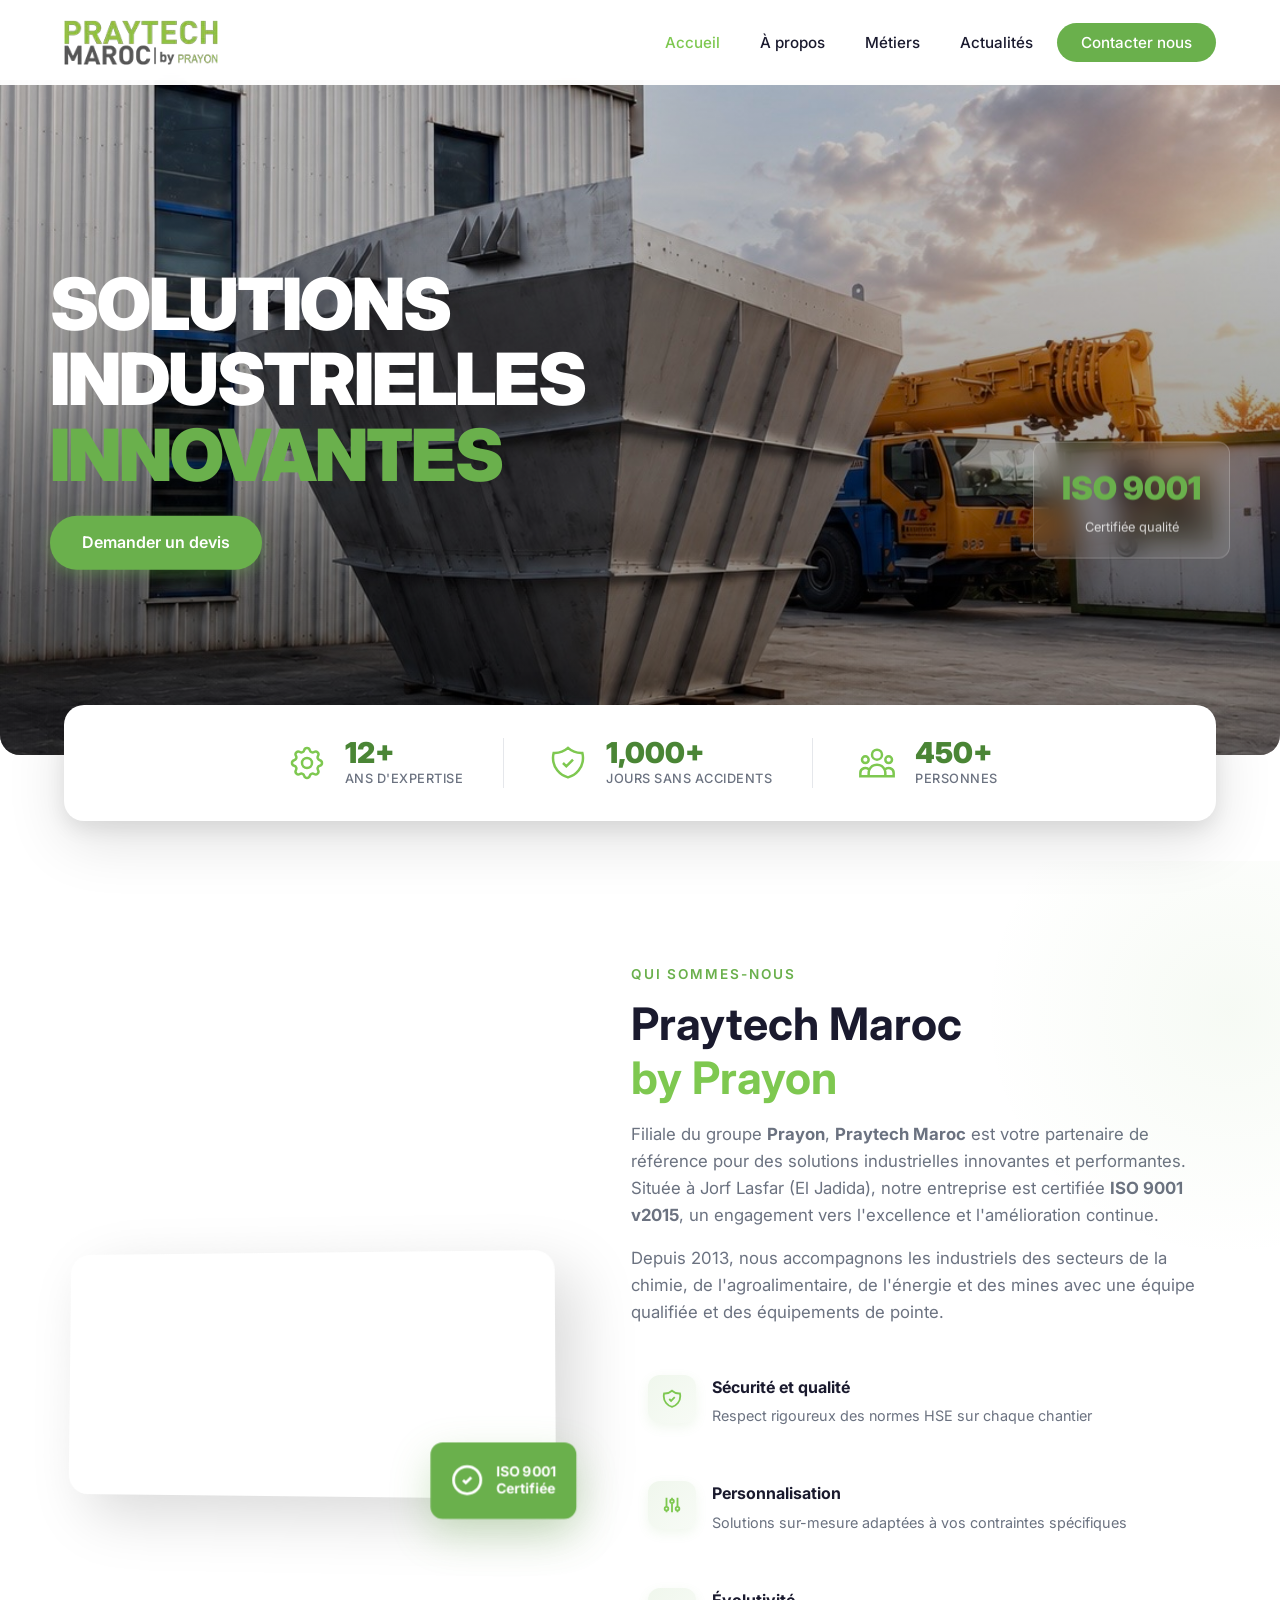
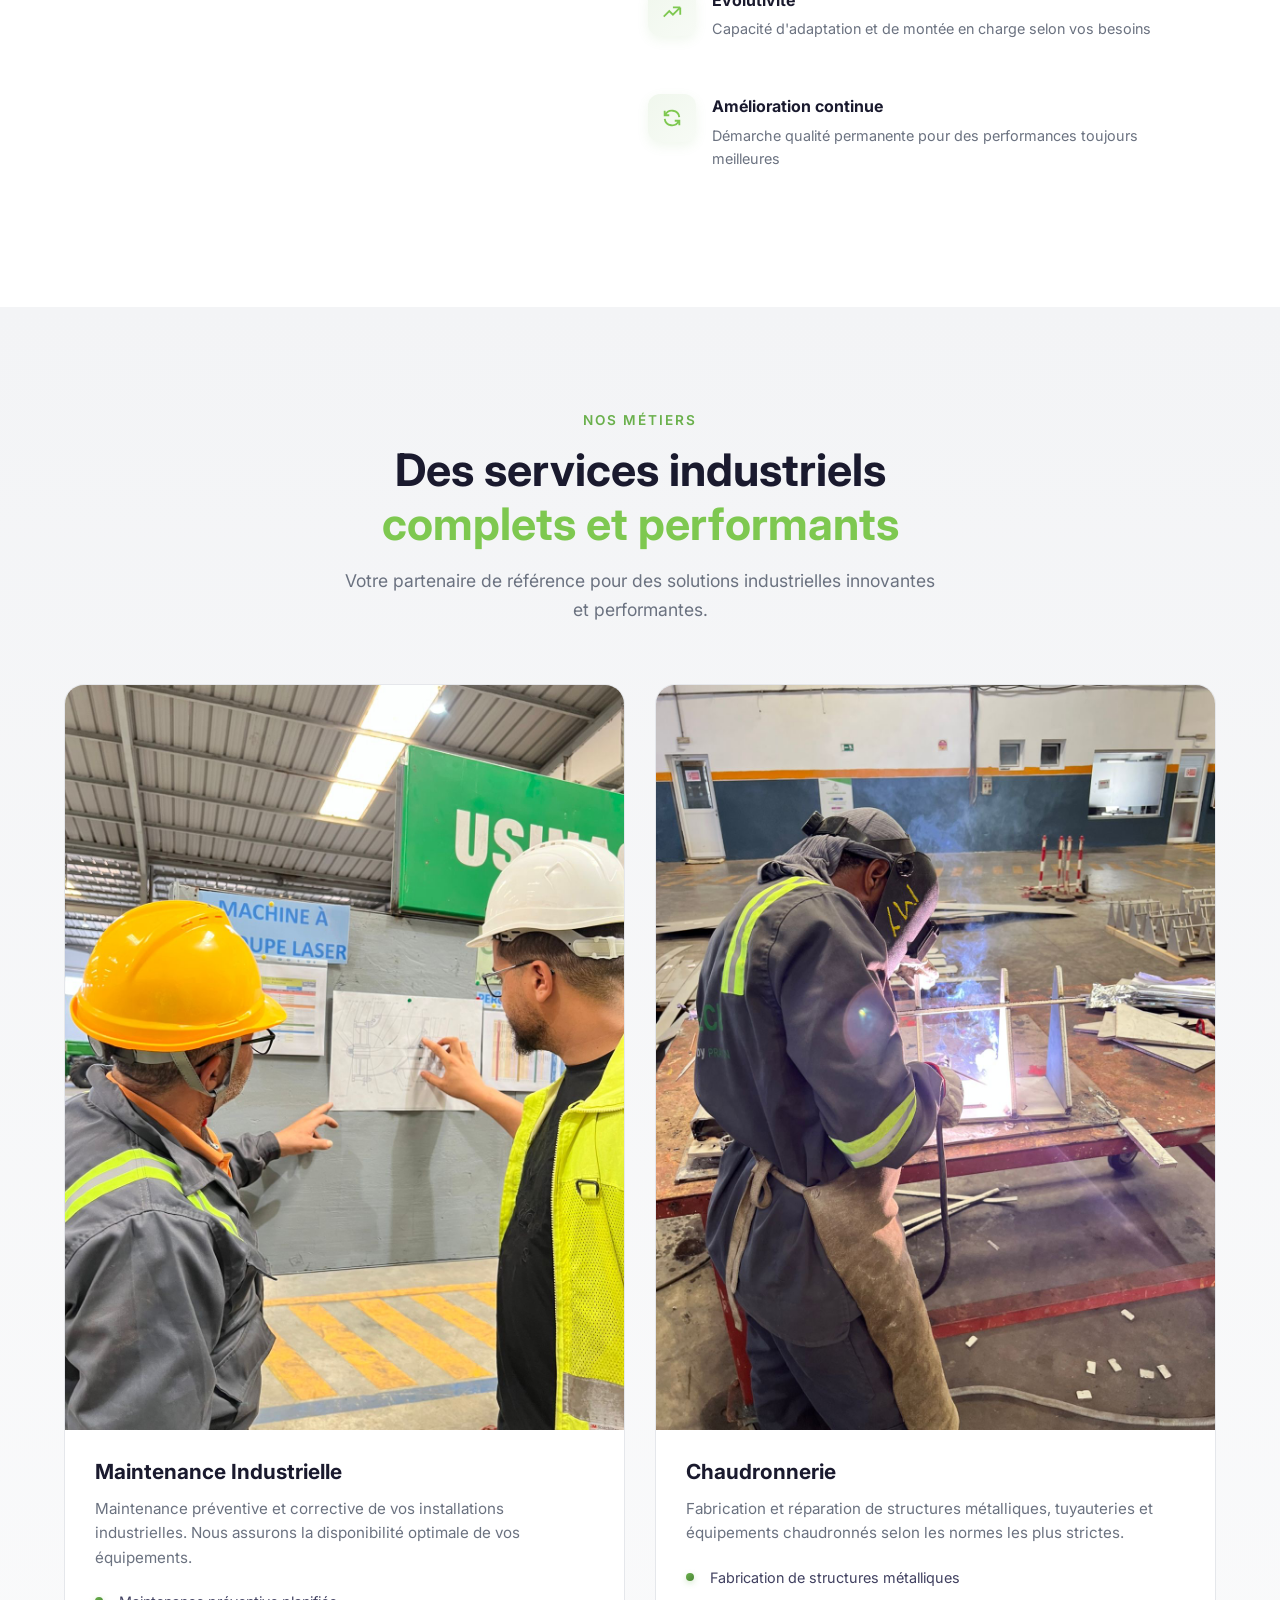
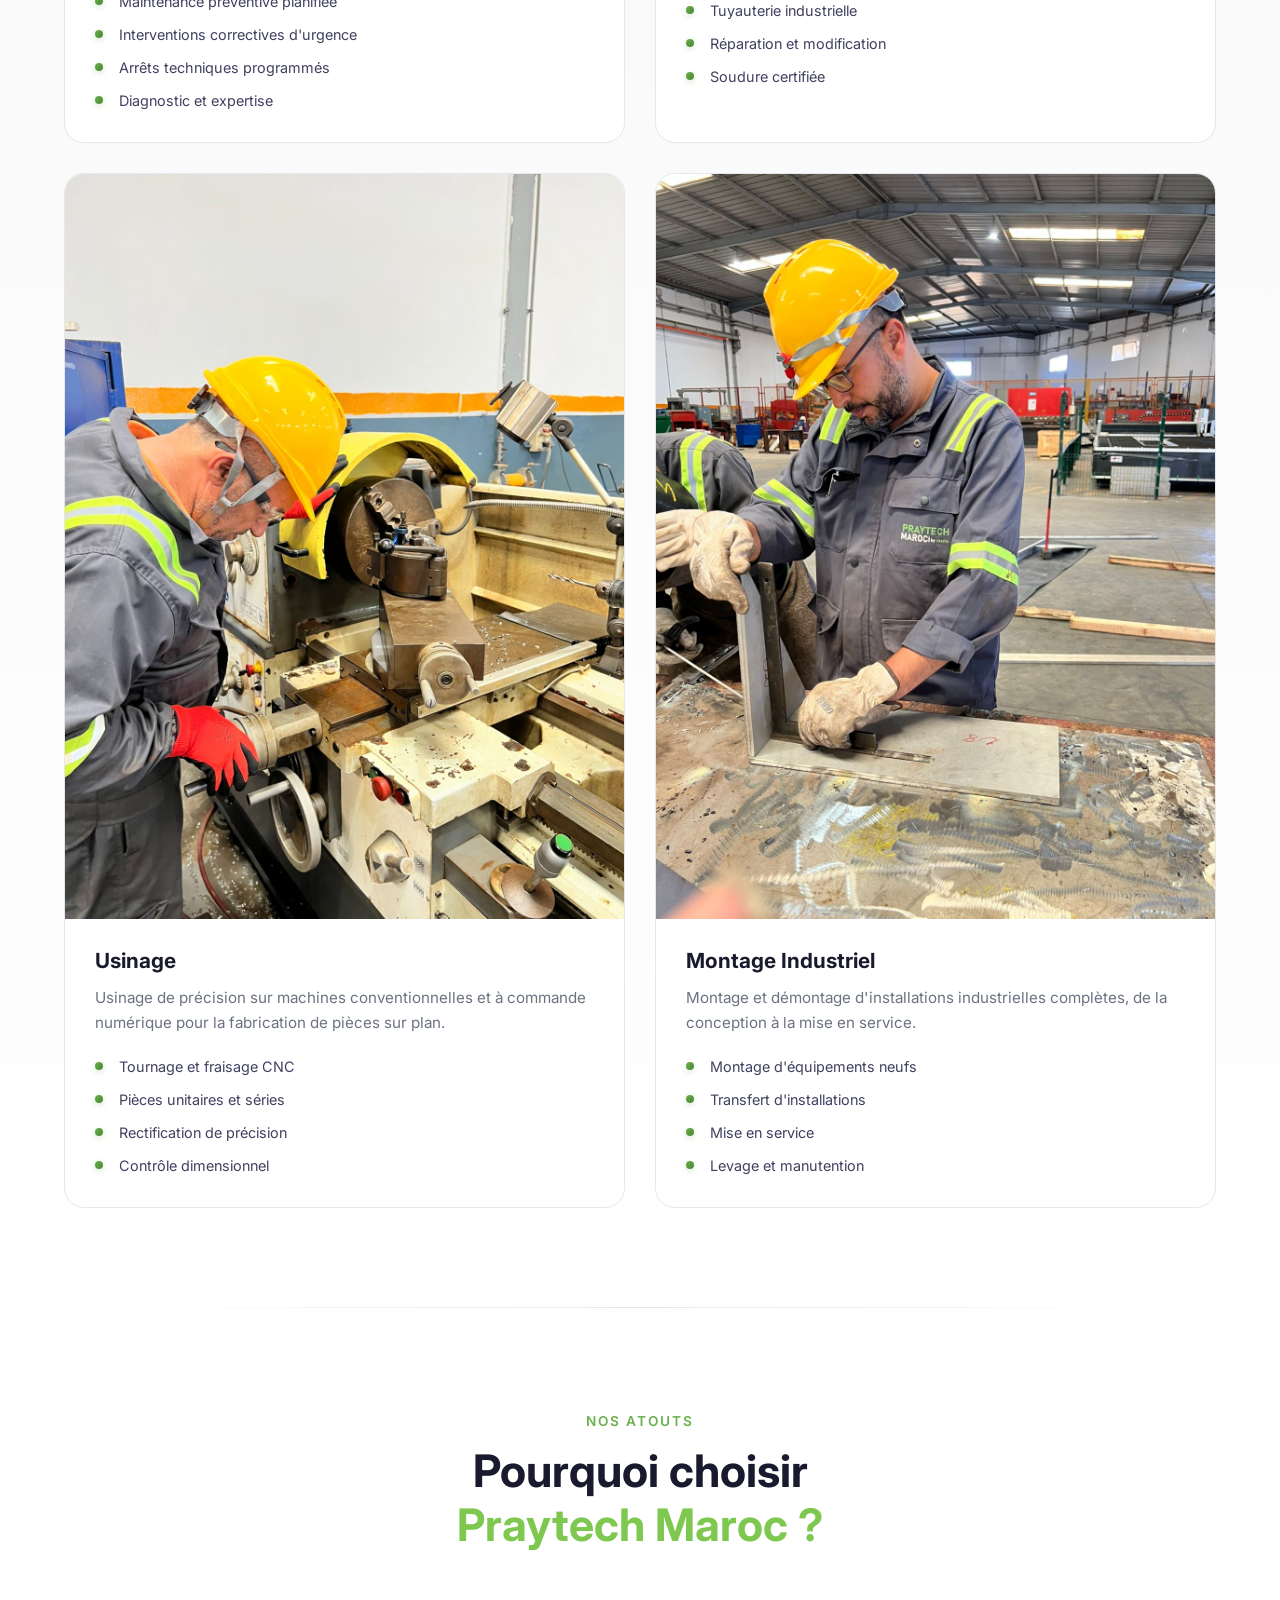
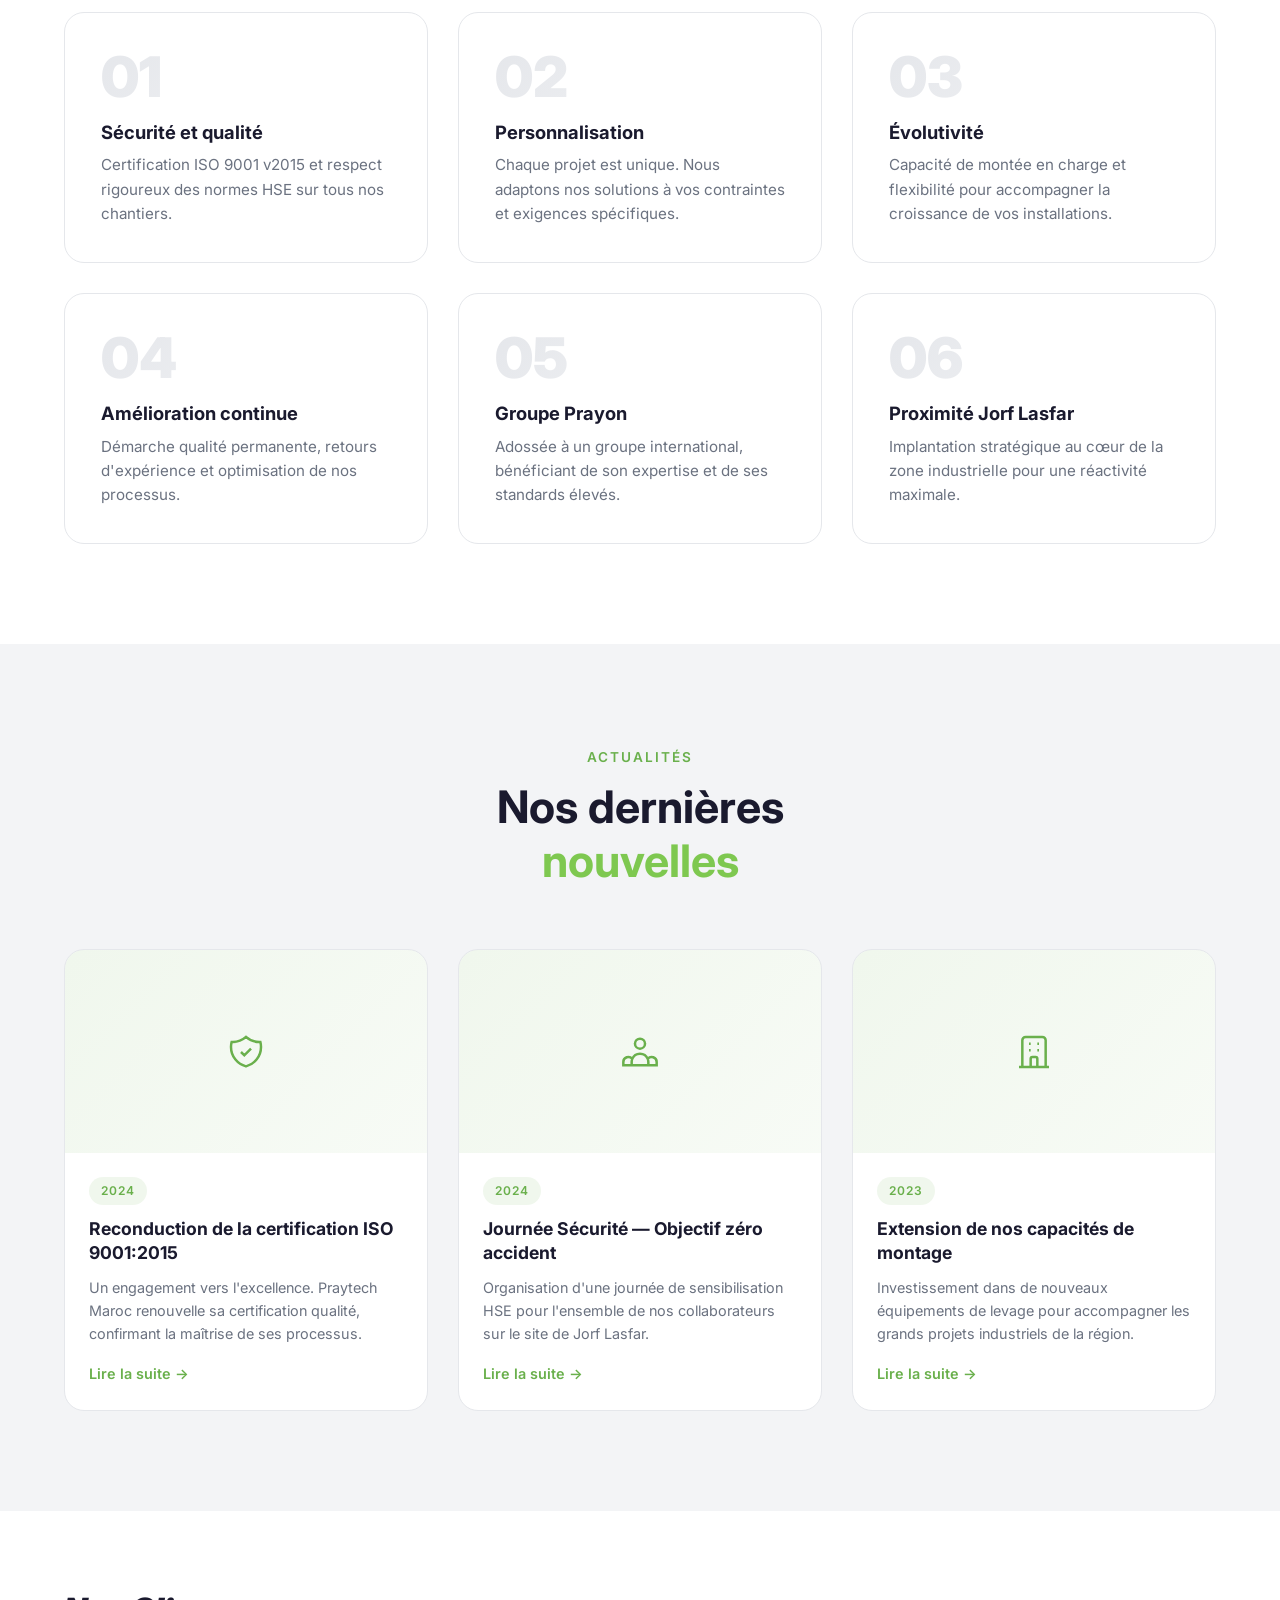
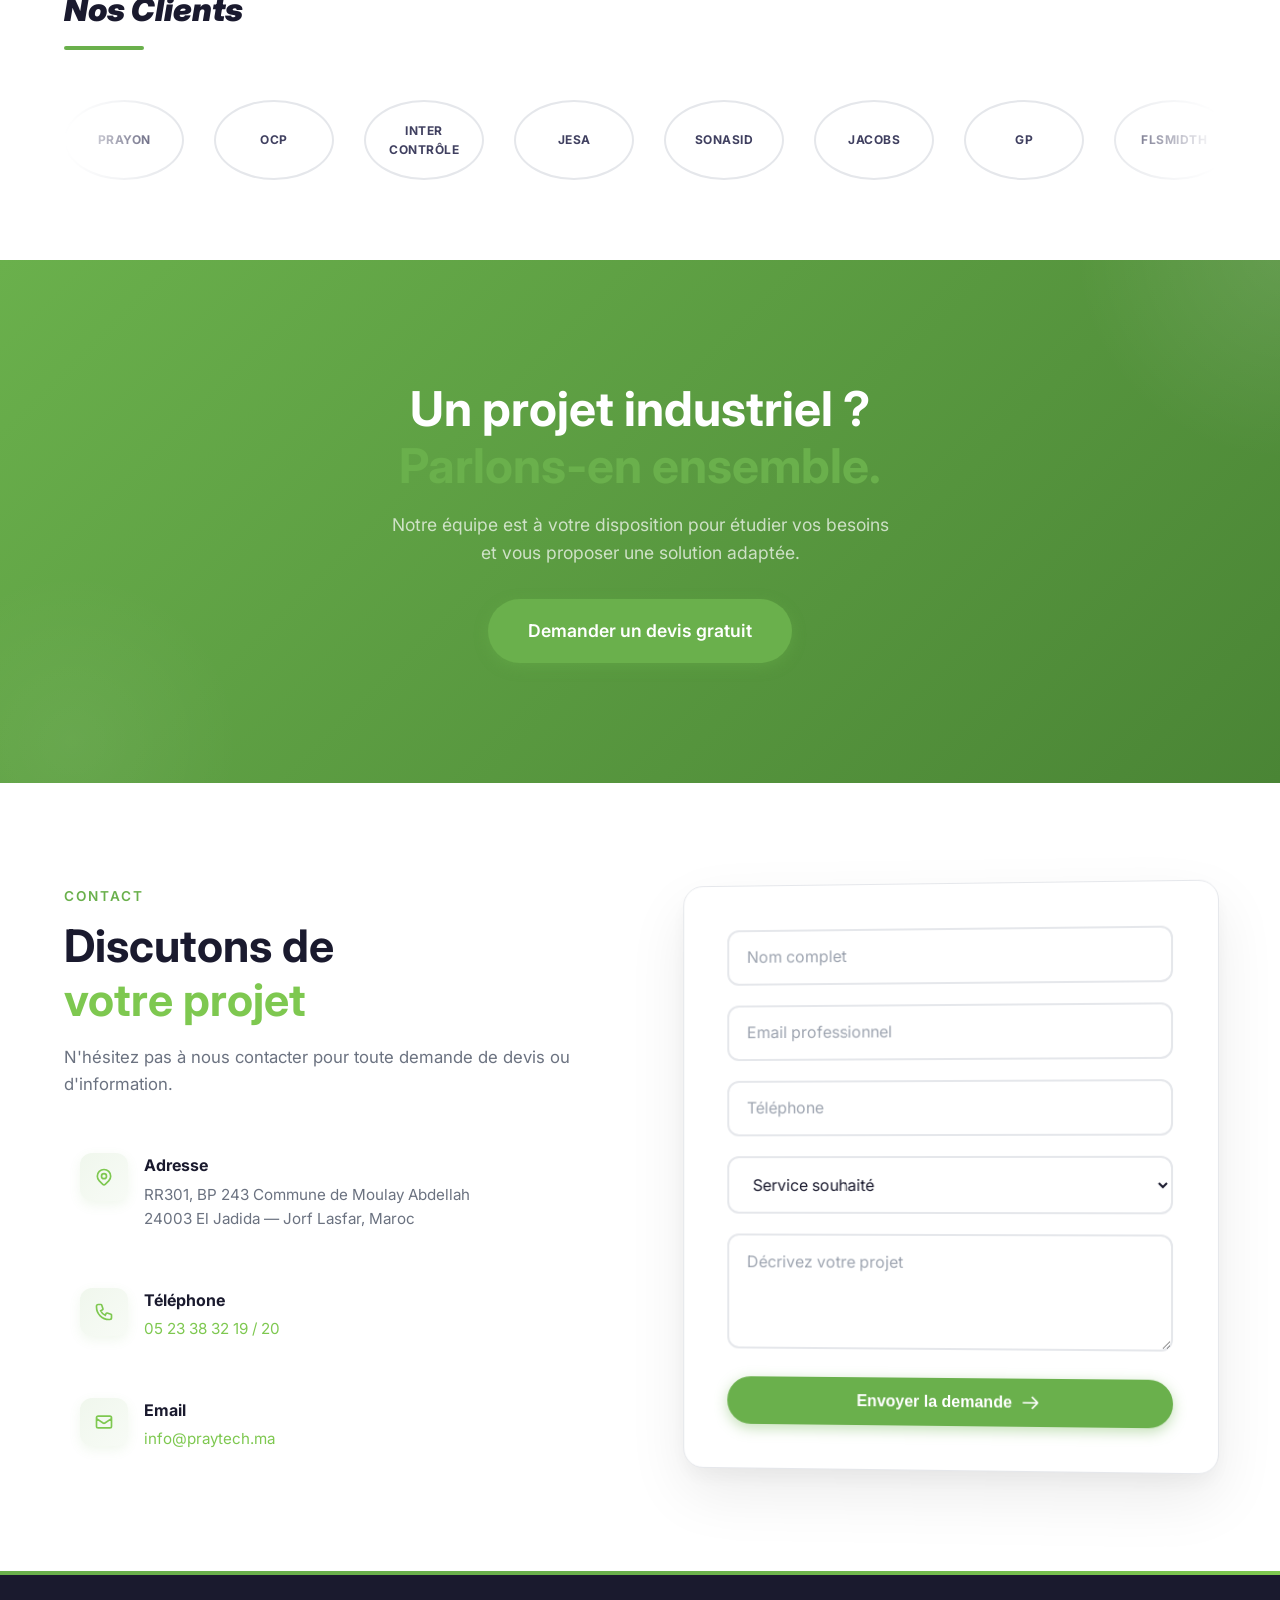
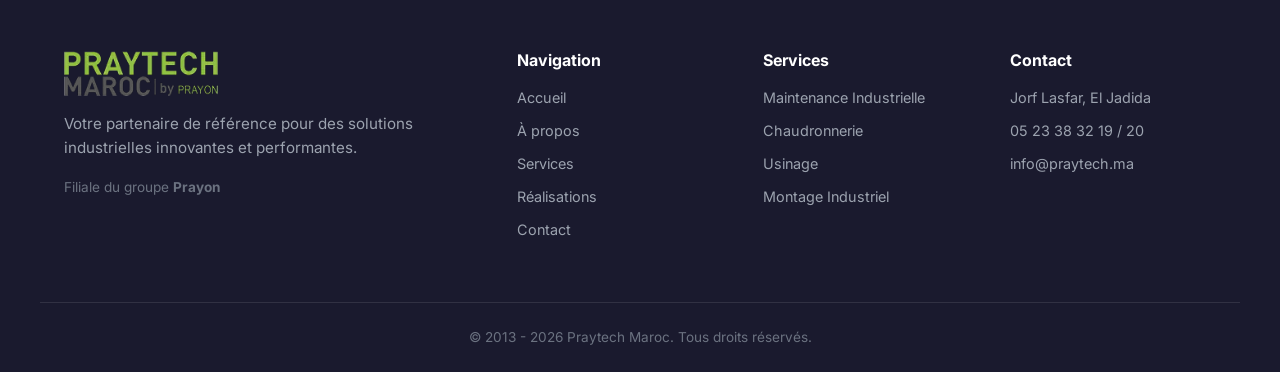
==== commit 4bb3650c: "Logo Praytech HD intégré nav + footer" ====
--- a/index.html
+++ b/index.html
@@ -27,7 +27,7 @@
     <header class="header" id="header">
         <nav class="nav container">
             <a href="#" class="nav__logo">
-                <span class="logo-pray">PRAY</span><span class="logo-tech">TECH</span>
+                <img src="images/Logo praitech maroc.png" alt="Praytech Maroc" class="nav__logo-img">
             </a>
             <ul class="nav__menu" id="nav-menu">
                 <li><a href="#accueil" class="nav__link active">Accueil</a></li>
@@ -527,7 +527,7 @@
         <div class="container footer__grid">
             <div class="footer__brand">
                 <a href="#" class="nav__logo">
-                    <span class="logo-pray">PRAY</span><span class="logo-tech">TECH</span>
+                    <img src="images/Logo praitech maroc.png" alt="Praytech Maroc" class="nav__logo-img">
                 </a>
                 <p>Votre partenaire de référence pour des solutions industrielles innovantes et performantes.</p>
                 <p class="footer__group">Filiale du groupe <strong>Prayon</strong></p>
--- a/css/style.css
+++ b/css/style.css
@@ -180,6 +180,24 @@
     font-size: 1.6rem;
     font-weight: 900;
     letter-spacing: -1px;
+    display: flex;
+    align-items: center;
+}
+
+.nav__logo-img {
+    height: 50px;
+    width: auto;
+    display: block;
+    image-rendering: -webkit-optimize-contrast;
+    image-rendering: crisp-edges;
+}
+
+.nav__logo-img {
+    height: 45px;
+    width: auto;
+    display: block;
+    image-rendering: -webkit-optimize-contrast;
+    image-rendering: crisp-edges;
 }
 
 .logo-pray {
@@ -670,14 +688,13 @@
 
 .service-card__image {
     width: 100%;
-    height: 200px;
     overflow: hidden;
 }
 
 .service-card__image img {
     width: 100%;
-    height: 100%;
-    object-fit: cover;
+    height: auto;
+    display: block;
     transition: transform 0.5s ease;
 }
 
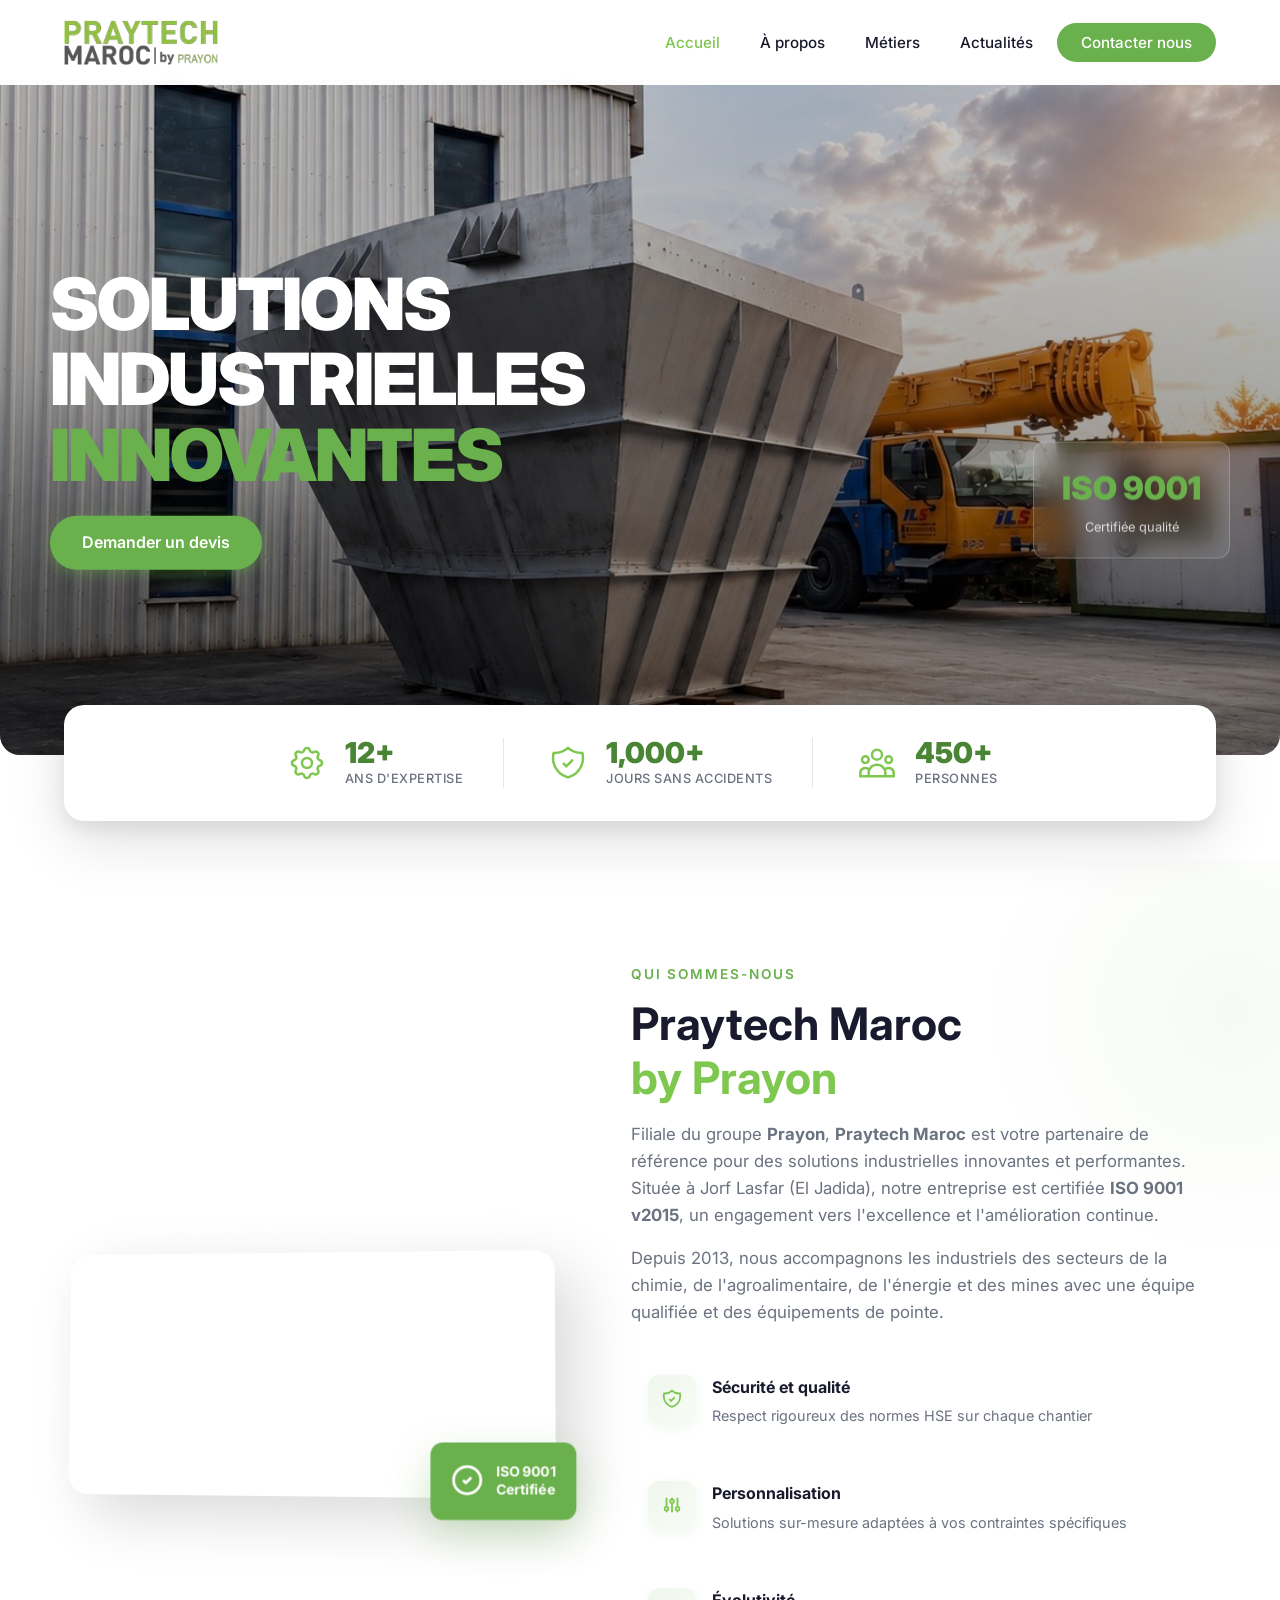
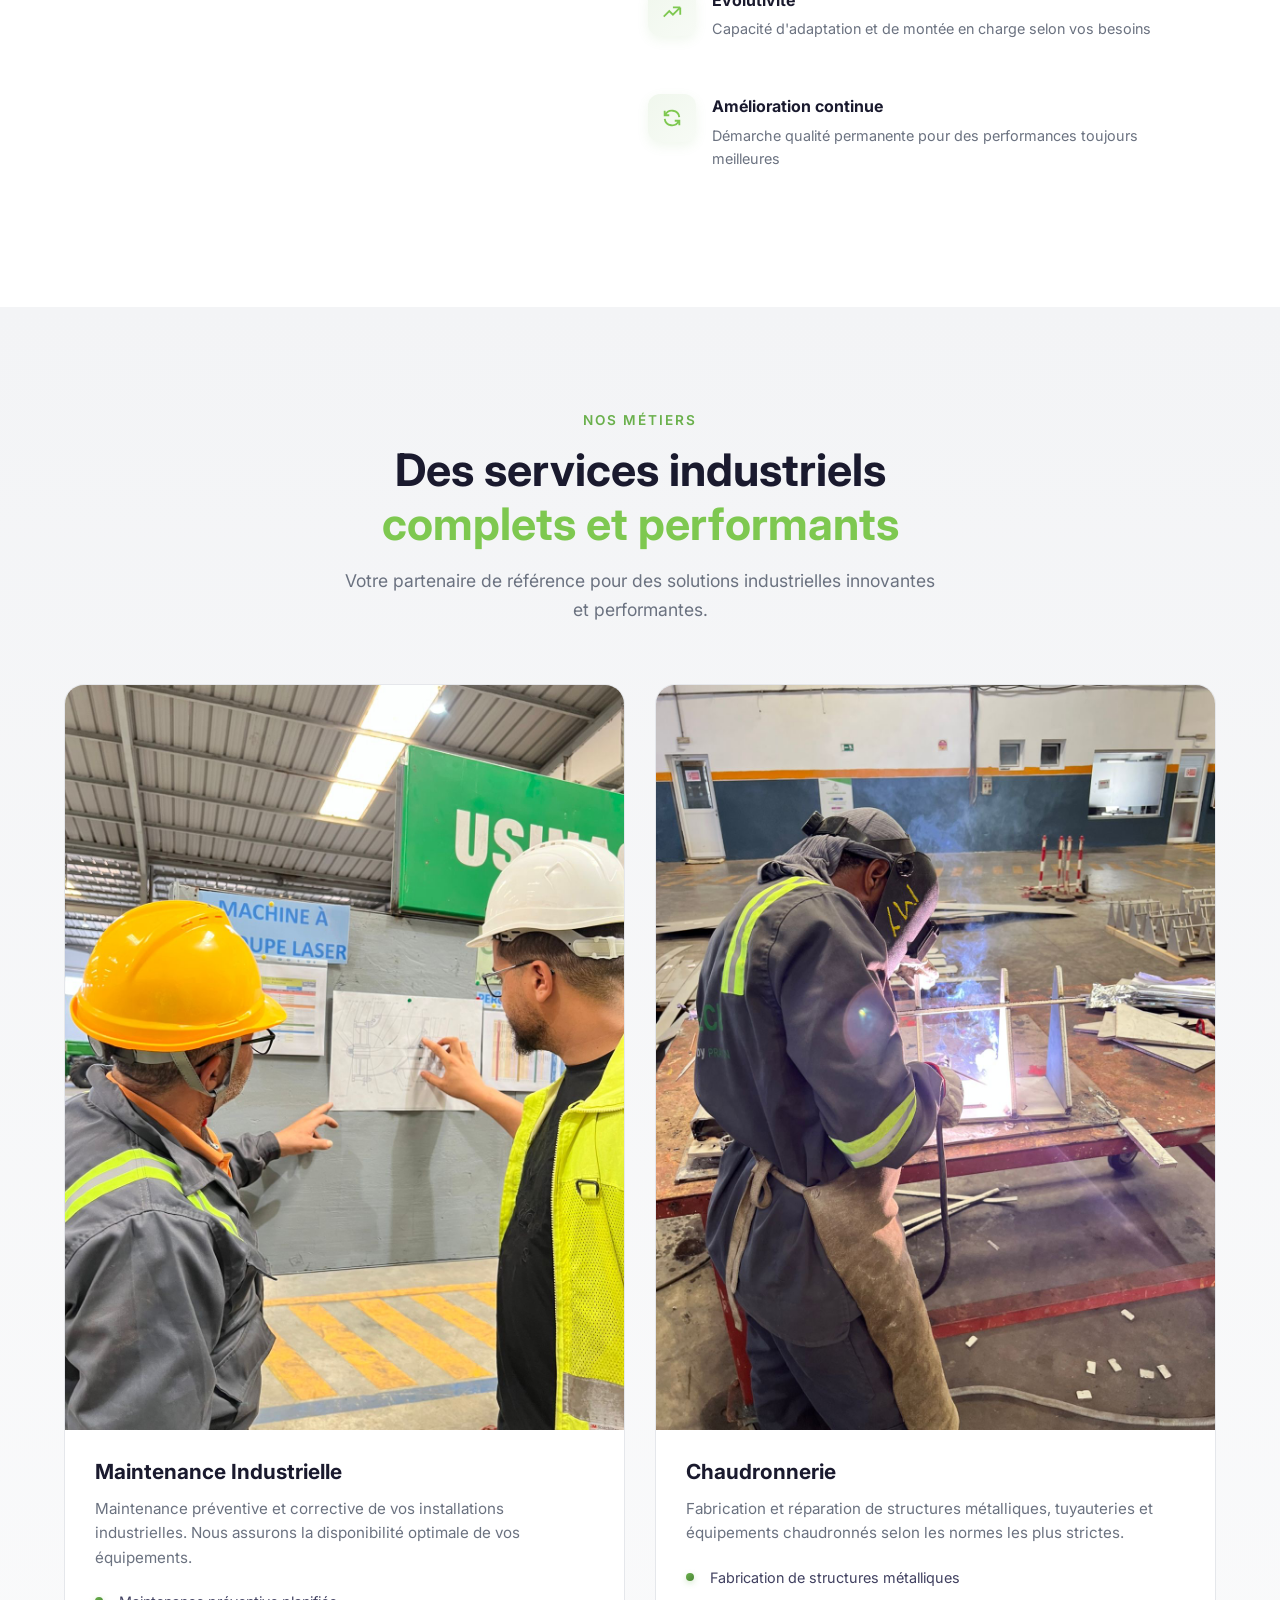
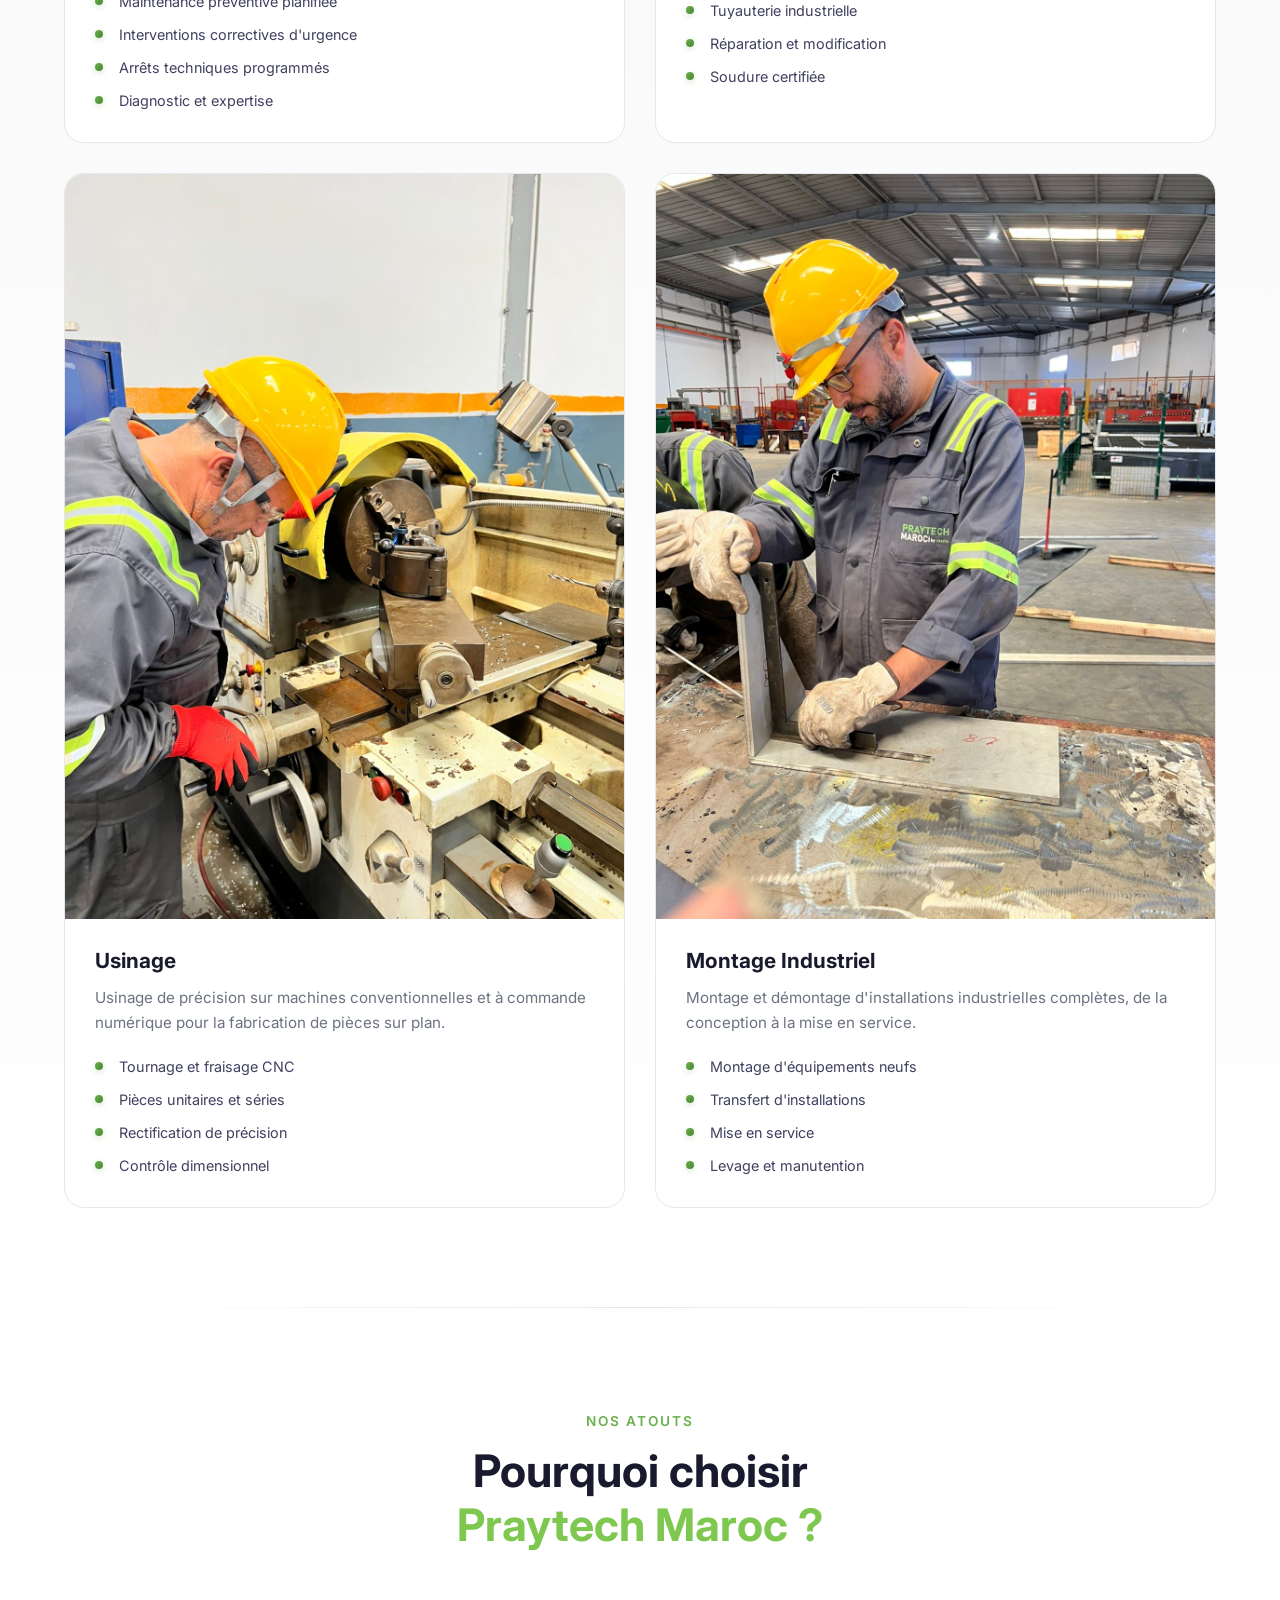
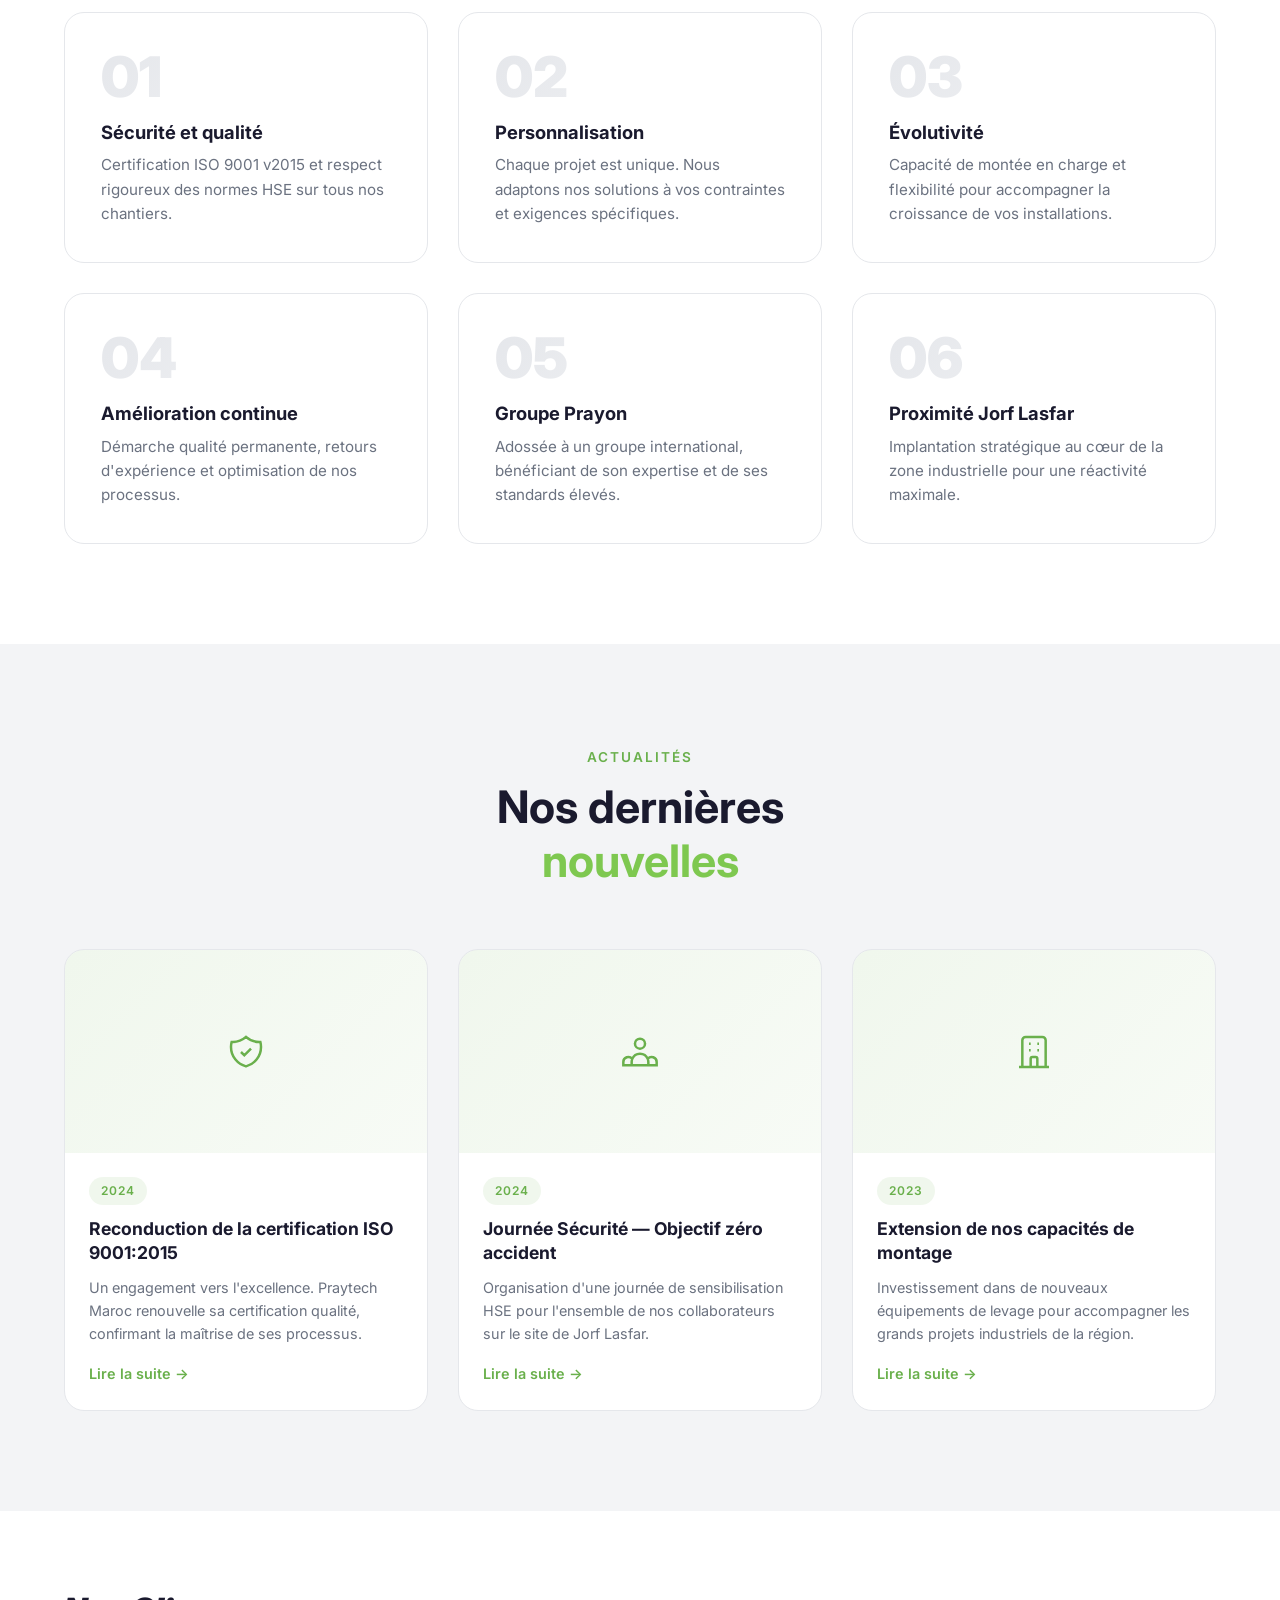
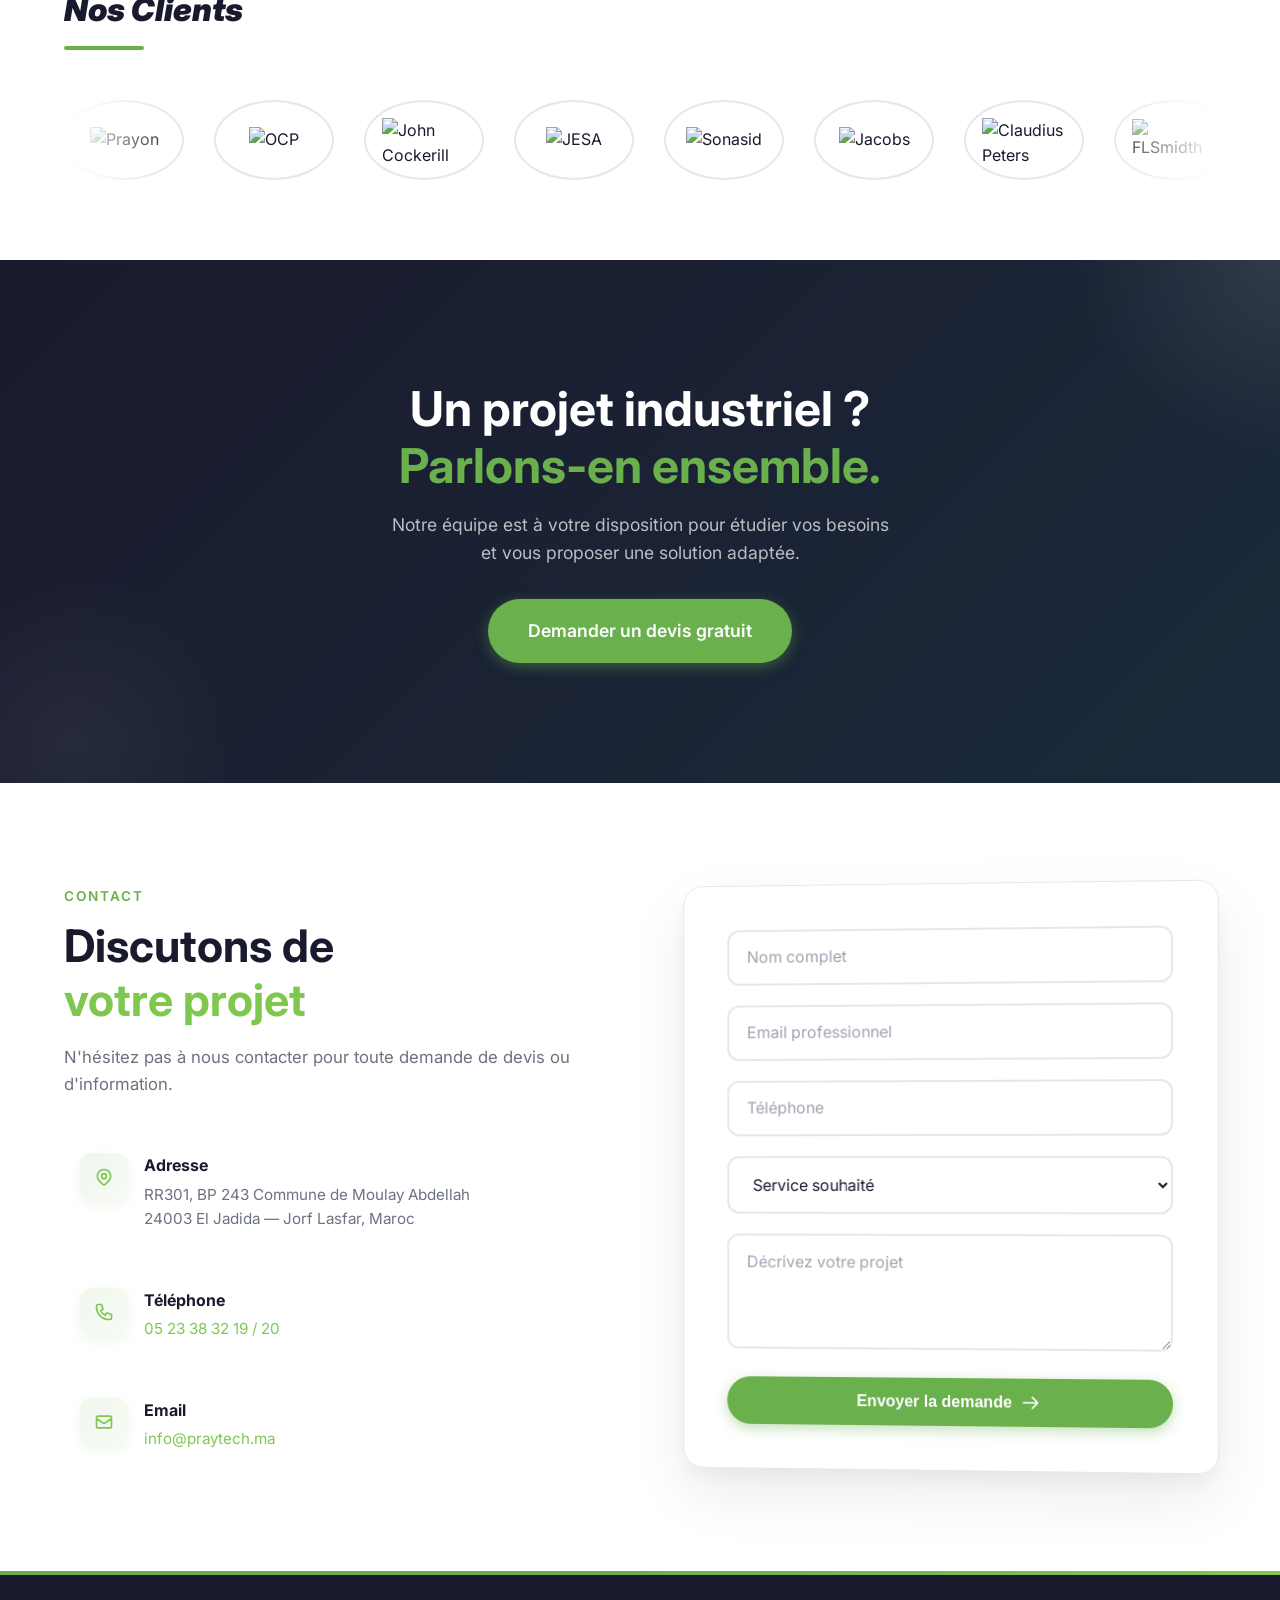
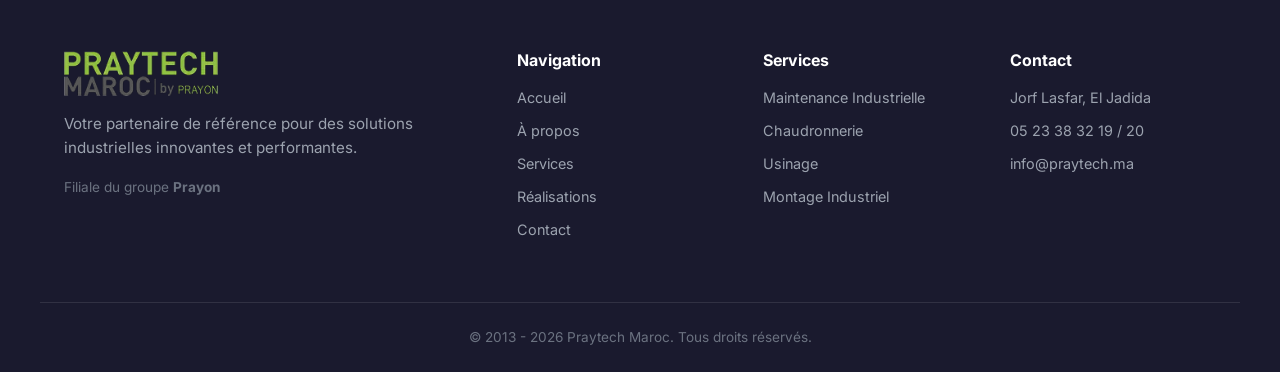
==== commit 9e5be54a: "Logos clients: images réelles intégrées" ====
--- a/index.html
+++ b/index.html
@@ -358,71 +358,71 @@
             <div class="clients__marquee">
                 <div class="clients__track">
                     <div class="client-logo">
-                        <span>PRAYON</span>
-                    </div>
-                    <div class="client-logo">
-                        <span>OCP</span>
-                    </div>
-                    <div class="client-logo">
-                        <span>Inter Contrôle</span>
-                    </div>
-                    <div class="client-logo">
-                        <span>JESA</span>
-                    </div>
-                    <div class="client-logo">
-                        <span>SONASID</span>
-                    </div>
-                    <div class="client-logo">
-                        <span>JACOBS</span>
-                    </div>
-                    <div class="client-logo">
-                        <span>GP</span>
-                    </div>
-                    <div class="client-logo">
-                        <span>FLSmidth</span>
-                    </div>
-                    <div class="client-logo">
-                        <span>FLOWSERVE</span>
-                    </div>
-                    <div class="client-logo">
-                        <span>PHOVA</span>
-                    </div>
-                    <div class="client-logo">
-                        <span>LAFARGE</span>
+                        <img src="images/logo/LOGO-PRAYON-01.webp" alt="Prayon">
+                    </div>
+                    <div class="client-logo">
+                        <img src="images/logo/LOGO OCP.webp" alt="OCP">
+                    </div>
+                    <div class="client-logo">
+                        <img src="images/logo/LOGO John Cockerill.webp" alt="John Cockerill">
+                    </div>
+                    <div class="client-logo">
+                        <img src="images/logo/LOGO JESA.webp" alt="JESA">
+                    </div>
+                    <div class="client-logo">
+                        <img src="images/logo/LOGO SONASID.webp" alt="Sonasid">
+                    </div>
+                    <div class="client-logo">
+                        <img src="images/logo/LOGO-JACOBS" alt="Jacobs">
+                    </div>
+                    <div class="client-logo">
+                        <img src="images/logo/LOGO Claudius Peters.webp" alt="Claudius Peters">
+                    </div>
+                    <div class="client-logo">
+                        <img src="images/logo/LOGO FL Smidth.webp" alt="FLSmidth">
+                    </div>
+                    <div class="client-logo">
+                        <img src="images/logo/LOGO Flowserve.webp" alt="Flowserve">
+                    </div>
+                    <div class="client-logo">
+                        <img src="images/logo/LOGO PHOVA.webp" alt="Phova">
+                    </div>
+                    <div class="client-logo">
+                        <img src="images/logo/LOGO LAFARGE.webp" alt="Lafarge">
                     </div>
                     <!-- Duplicate for seamless loop -->
                     <div class="client-logo">
-                        <span>PRAYON</span>
-                    </div>
-                    <div class="client-logo">
-                        <span>OCP</span>
-                    </div>
-                    <div class="client-logo">
-                        <span>Inter Contrôle</span>
-                    </div>
-                    <div class="client-logo">
-                        <span>JESA</span>
-                    </div>
-                    <div class="client-logo">
-                        <span>SONASID</span>
-                    </div>
-                    <div class="client-logo">
-                        <span>JACOBS</span>
-                    </div>
-                    <div class="client-logo">
-                        <span>GP</span>
-                    </div>
-                    <div class="client-logo">
-                        <span>FLSmidth</span>
-                    </div>
-                    <div class="client-logo">
-                        <span>FLOWSERVE</span>
-                    </div>
-                    <div class="client-logo">
-                        <span>PHOVA</span>
-                    </div>
-                    <div class="client-logo">
-                        <span>LAFARGE</span>
+                        <img src="images/logo/LOGO-PRAYON-01.webp" alt="Prayon">
+                    </div>
+                    <div class="client-logo">
+                        <img src="images/logo/LOGO OCP.webp" alt="OCP">
+                    </div>
+                    <div class="client-logo">
+                        <img src="images/logo/LOGO John Cockerill.webp" alt="John Cockerill">
+                    </div>
+                    <div class="client-logo">
+                        <img src="images/logo/LOGO JESA.webp" alt="JESA">
+                    </div>
+                    <div class="client-logo">
+                        <img src="images/logo/LOGO SONASID.webp" alt="Sonasid">
+                    </div>
+                    <div class="client-logo">
+                        <img src="images/logo/LOGO-JACOBS" alt="Jacobs">
+                    </div>
+                    <div class="client-logo">
+                        <img src="images/logo/LOGO Claudius Peters.webp" alt="Claudius Peters">
+                    </div>
+                    <div class="client-logo">
+                        <img src="images/logo/LOGO FL Smidth.webp" alt="FLSmidth">
+                    </div>
+                    <div class="client-logo">
+                        <img src="images/logo/LOGO Flowserve.webp" alt="Flowserve">
+                    </div>
+                    <div class="client-logo">
+                        <img src="images/logo/LOGO PHOVA.webp" alt="Phova">
+                    </div>
+                    <div class="client-logo">
+                        <img src="images/logo/LOGO LAFARGE.webp" alt="Lafarge">
                     </div>
                 </div>
             </div>
--- a/css/style.css
+++ b/css/style.css
@@ -1001,6 +1001,12 @@
     transform: scale(1.1);
 }
 
+.client-logo img {
+    max-width: 100%;
+    max-height: 100%;
+    object-fit: contain;
+}
+
 .client-logo span {
     font-size: 0.75rem;
     font-weight: 700;
@@ -1018,7 +1024,7 @@
 /* --- CTA --- */
 .cta {
     padding: 120px 0;
-    background: linear-gradient(135deg, var(--primary) 0%, var(--primary-dark) 100%);
+    background: linear-gradient(135deg, var(--gray-900) 0%, #1a2a3a 100%);
     text-align: center;
     position: relative;
     overflow: hidden;
@@ -1062,7 +1068,7 @@
 }
 
 .cta .highlight {
-    color: var(--accent);
+    color: var(--primary);
 }
 
 .cta p {
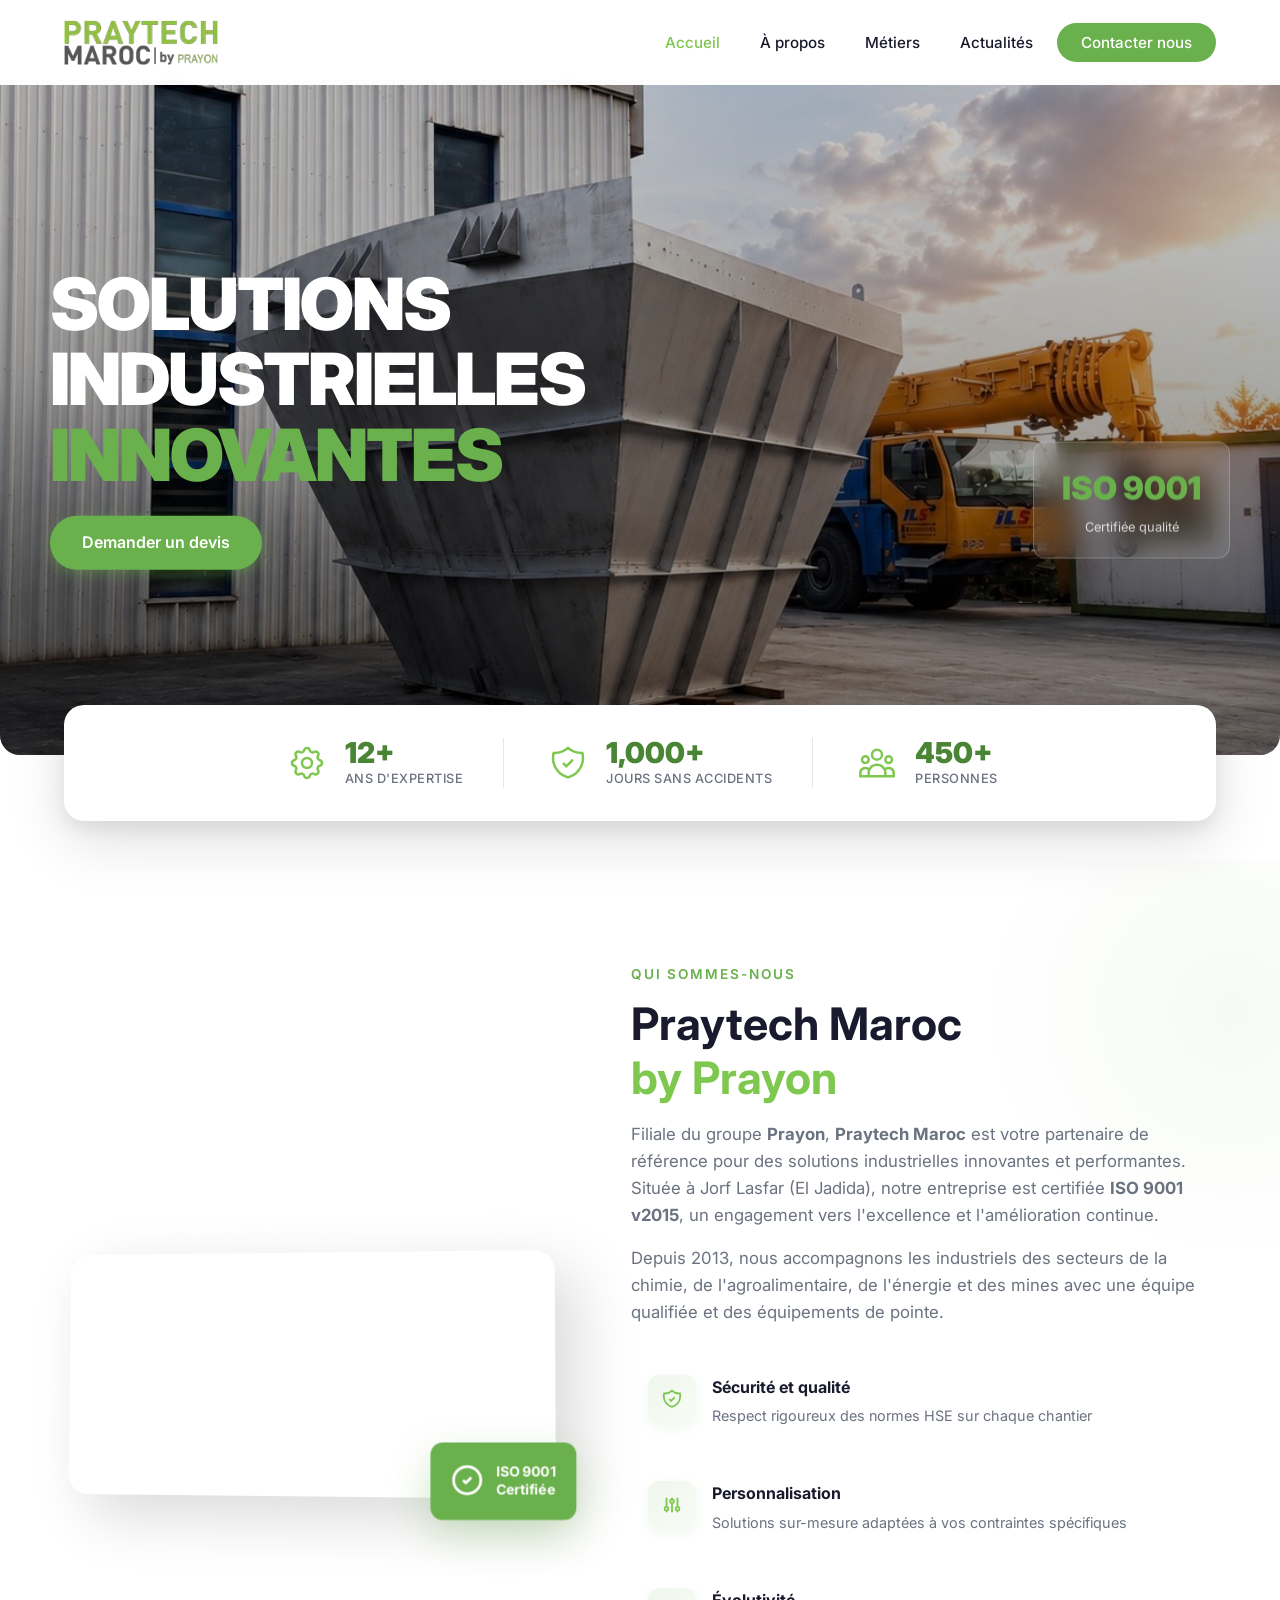
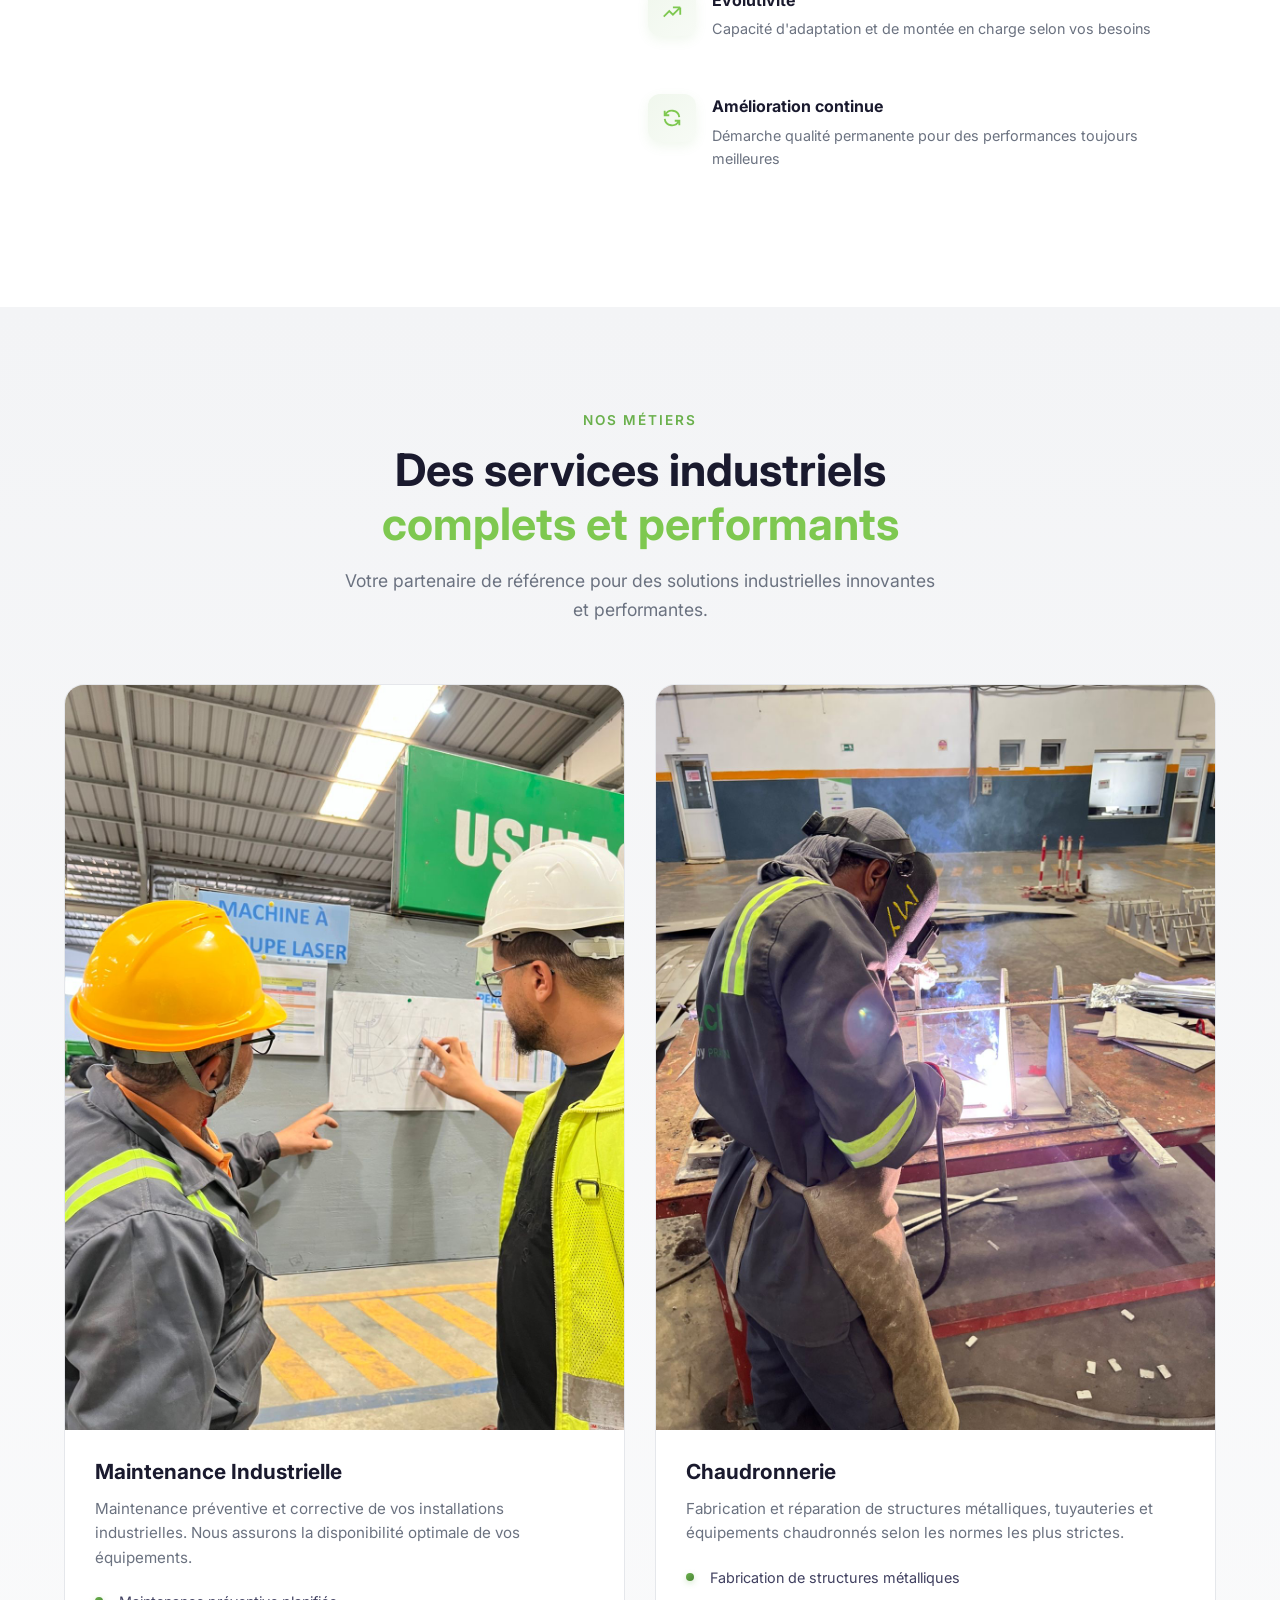
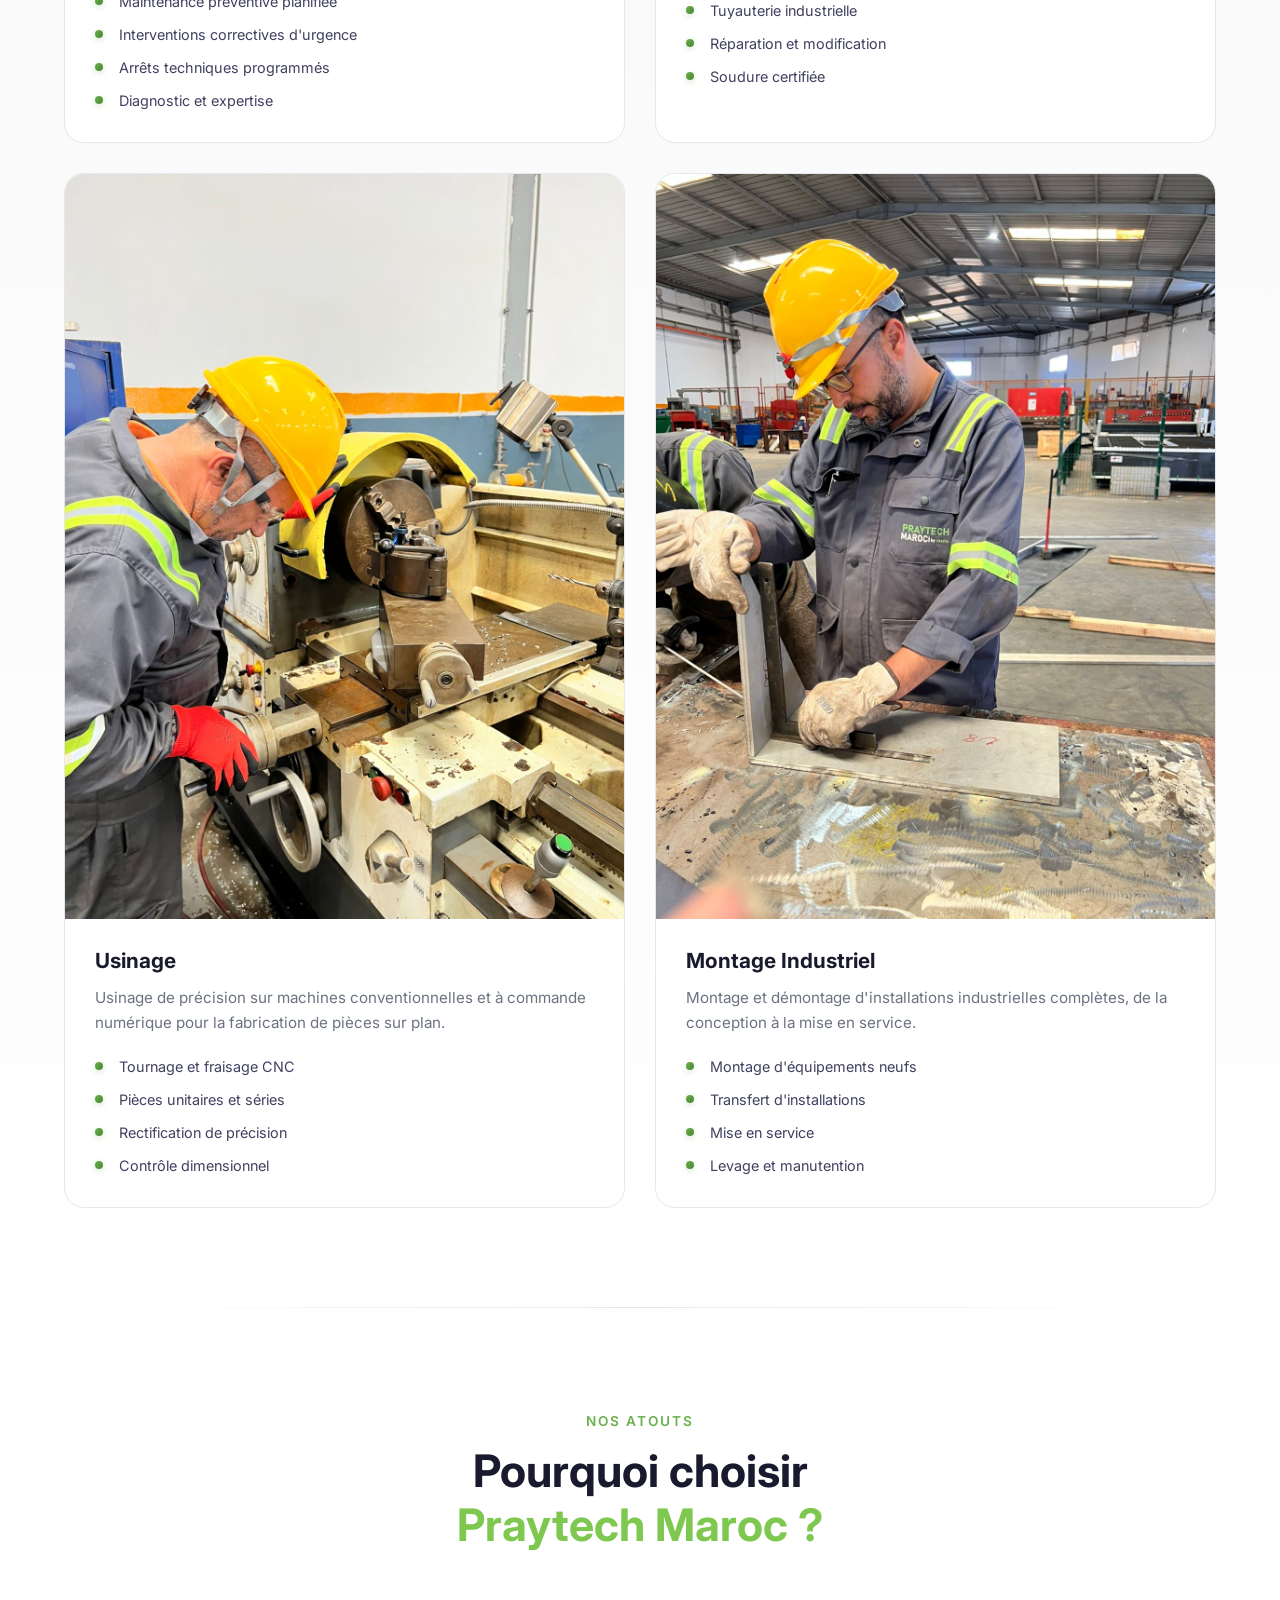
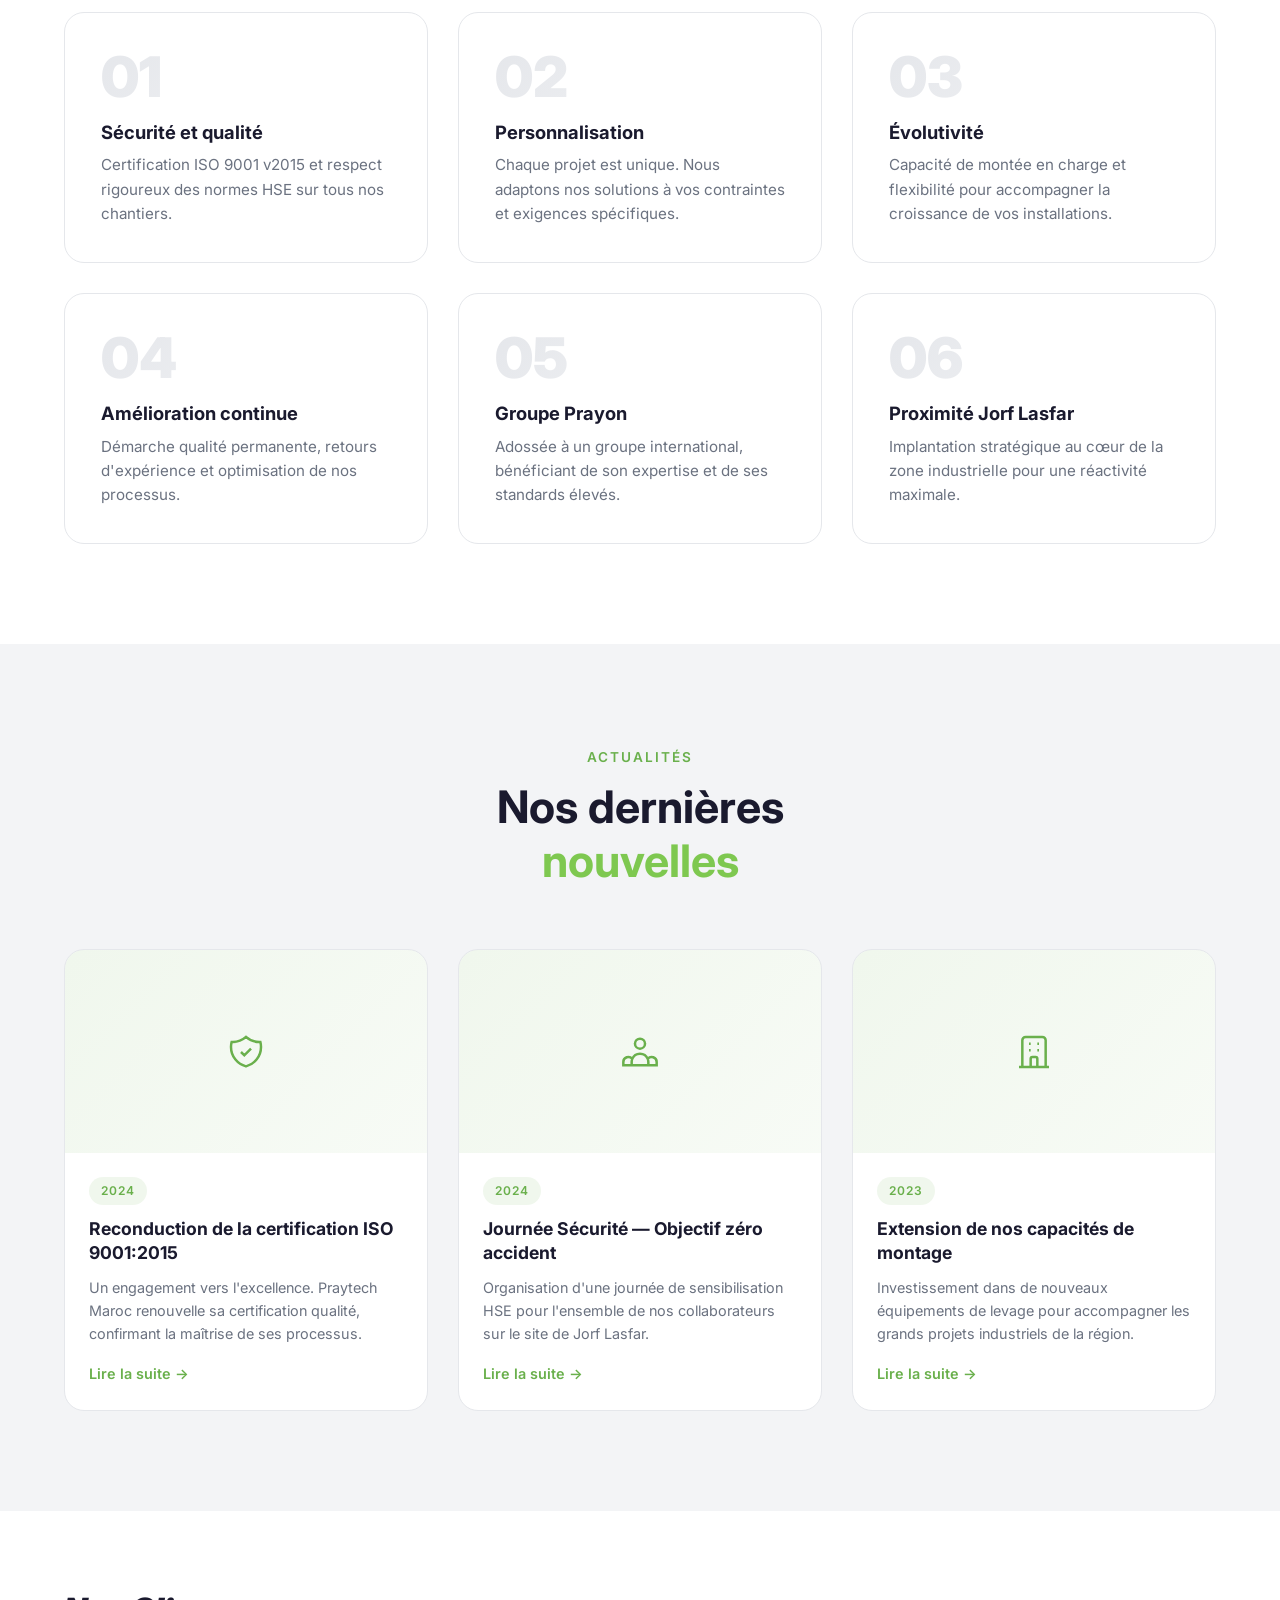
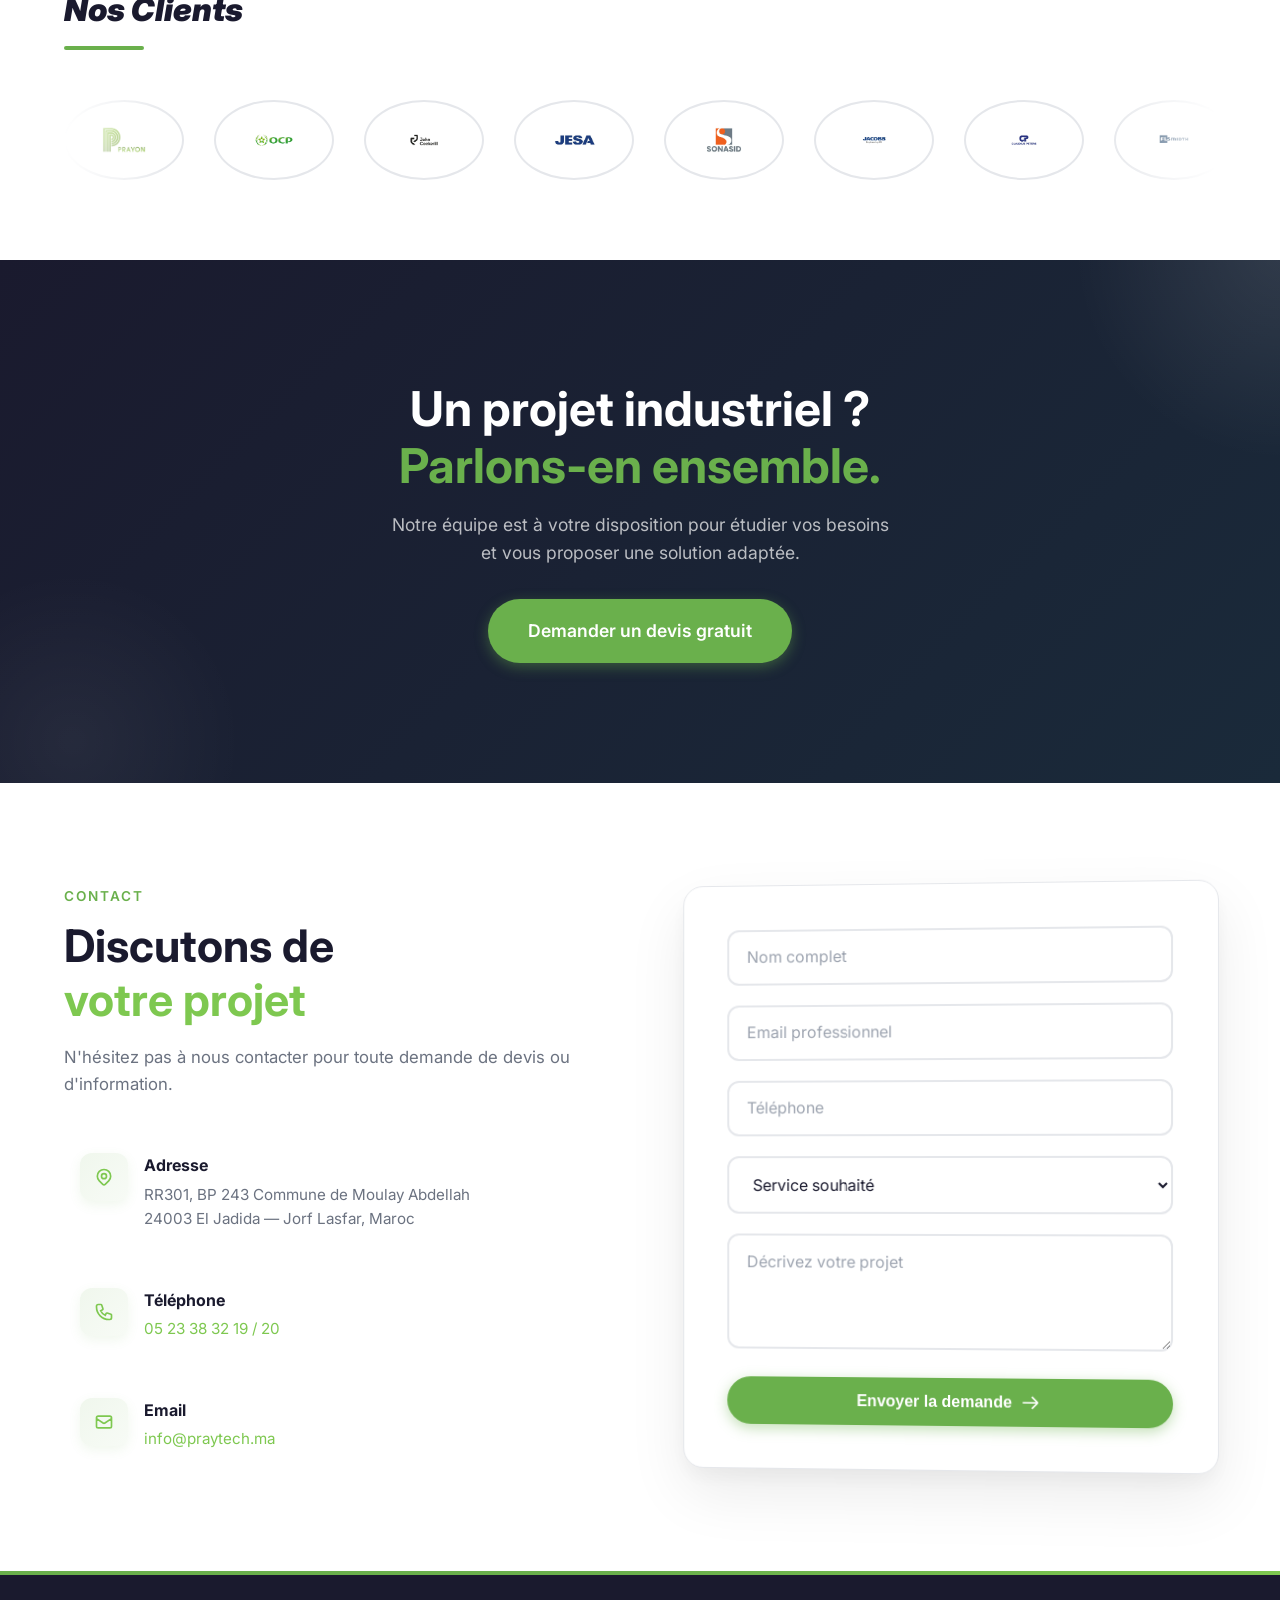
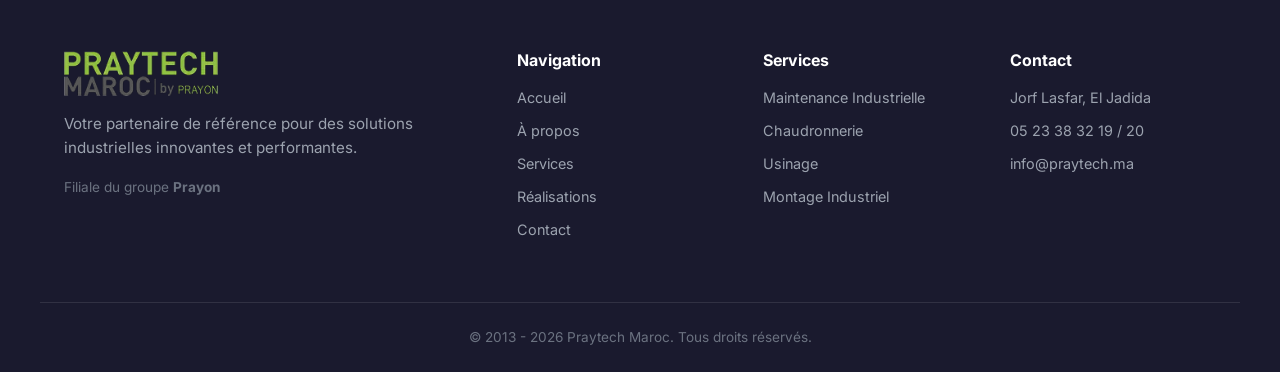
==== commit 292ca966: "Fix: chemins logos LOGO/ majuscule + extension JACOBS.webp" ====
--- a/index.html
+++ b/index.html
@@ -358,71 +358,71 @@
             <div class="clients__marquee">
                 <div class="clients__track">
                     <div class="client-logo">
-                        <img src="images/logo/LOGO-PRAYON-01.webp" alt="Prayon">
-                    </div>
-                    <div class="client-logo">
-                        <img src="images/logo/LOGO OCP.webp" alt="OCP">
-                    </div>
-                    <div class="client-logo">
-                        <img src="images/logo/LOGO John Cockerill.webp" alt="John Cockerill">
-                    </div>
-                    <div class="client-logo">
-                        <img src="images/logo/LOGO JESA.webp" alt="JESA">
-                    </div>
-                    <div class="client-logo">
-                        <img src="images/logo/LOGO SONASID.webp" alt="Sonasid">
-                    </div>
-                    <div class="client-logo">
-                        <img src="images/logo/LOGO-JACOBS" alt="Jacobs">
-                    </div>
-                    <div class="client-logo">
-                        <img src="images/logo/LOGO Claudius Peters.webp" alt="Claudius Peters">
-                    </div>
-                    <div class="client-logo">
-                        <img src="images/logo/LOGO FL Smidth.webp" alt="FLSmidth">
-                    </div>
-                    <div class="client-logo">
-                        <img src="images/logo/LOGO Flowserve.webp" alt="Flowserve">
-                    </div>
-                    <div class="client-logo">
-                        <img src="images/logo/LOGO PHOVA.webp" alt="Phova">
-                    </div>
-                    <div class="client-logo">
-                        <img src="images/logo/LOGO LAFARGE.webp" alt="Lafarge">
+                        <img src="images/LOGO/LOGO-PRAYON-01.webp" alt="Prayon">
+                    </div>
+                    <div class="client-logo">
+                        <img src="images/LOGO/LOGO OCP.webp" alt="OCP">
+                    </div>
+                    <div class="client-logo">
+                        <img src="images/LOGO/LOGO John Cockerill.webp" alt="John Cockerill">
+                    </div>
+                    <div class="client-logo">
+                        <img src="images/LOGO/LOGO JESA.webp" alt="JESA">
+                    </div>
+                    <div class="client-logo">
+                        <img src="images/LOGO/LOGO SONASID.webp" alt="Sonasid">
+                    </div>
+                    <div class="client-logo">
+                        <img src="images/LOGO/LOGO-JACOBS.webp" alt="Jacobs">
+                    </div>
+                    <div class="client-logo">
+                        <img src="images/LOGO/LOGO Claudius Peters.webp" alt="Claudius Peters">
+                    </div>
+                    <div class="client-logo">
+                        <img src="images/LOGO/LOGO FL Smidth.webp" alt="FLSmidth">
+                    </div>
+                    <div class="client-logo">
+                        <img src="images/LOGO/LOGO Flowserve.webp" alt="Flowserve">
+                    </div>
+                    <div class="client-logo">
+                        <img src="images/LOGO/LOGO PHOVA.webp" alt="Phova">
+                    </div>
+                    <div class="client-logo">
+                        <img src="images/LOGO/LOGO LAFARGE.webp" alt="Lafarge">
                     </div>
                     <!-- Duplicate for seamless loop -->
                     <div class="client-logo">
-                        <img src="images/logo/LOGO-PRAYON-01.webp" alt="Prayon">
-                    </div>
-                    <div class="client-logo">
-                        <img src="images/logo/LOGO OCP.webp" alt="OCP">
-                    </div>
-                    <div class="client-logo">
-                        <img src="images/logo/LOGO John Cockerill.webp" alt="John Cockerill">
-                    </div>
-                    <div class="client-logo">
-                        <img src="images/logo/LOGO JESA.webp" alt="JESA">
-                    </div>
-                    <div class="client-logo">
-                        <img src="images/logo/LOGO SONASID.webp" alt="Sonasid">
-                    </div>
-                    <div class="client-logo">
-                        <img src="images/logo/LOGO-JACOBS" alt="Jacobs">
-                    </div>
-                    <div class="client-logo">
-                        <img src="images/logo/LOGO Claudius Peters.webp" alt="Claudius Peters">
-                    </div>
-                    <div class="client-logo">
-                        <img src="images/logo/LOGO FL Smidth.webp" alt="FLSmidth">
-                    </div>
-                    <div class="client-logo">
-                        <img src="images/logo/LOGO Flowserve.webp" alt="Flowserve">
-                    </div>
-                    <div class="client-logo">
-                        <img src="images/logo/LOGO PHOVA.webp" alt="Phova">
-                    </div>
-                    <div class="client-logo">
-                        <img src="images/logo/LOGO LAFARGE.webp" alt="Lafarge">
+                        <img src="images/LOGO/LOGO-PRAYON-01.webp" alt="Prayon">
+                    </div>
+                    <div class="client-logo">
+                        <img src="images/LOGO/LOGO OCP.webp" alt="OCP">
+                    </div>
+                    <div class="client-logo">
+                        <img src="images/LOGO/LOGO John Cockerill.webp" alt="John Cockerill">
+                    </div>
+                    <div class="client-logo">
+                        <img src="images/LOGO/LOGO JESA.webp" alt="JESA">
+                    </div>
+                    <div class="client-logo">
+                        <img src="images/LOGO/LOGO SONASID.webp" alt="Sonasid">
+                    </div>
+                    <div class="client-logo">
+                        <img src="images/LOGO/LOGO-JACOBS.webp" alt="Jacobs">
+                    </div>
+                    <div class="client-logo">
+                        <img src="images/LOGO/LOGO Claudius Peters.webp" alt="Claudius Peters">
+                    </div>
+                    <div class="client-logo">
+                        <img src="images/LOGO/LOGO FL Smidth.webp" alt="FLSmidth">
+                    </div>
+                    <div class="client-logo">
+                        <img src="images/LOGO/LOGO Flowserve.webp" alt="Flowserve">
+                    </div>
+                    <div class="client-logo">
+                        <img src="images/LOGO/LOGO PHOVA.webp" alt="Phova">
+                    </div>
+                    <div class="client-logo">
+                        <img src="images/LOGO/LOGO LAFARGE.webp" alt="Lafarge">
                     </div>
                 </div>
             </div>
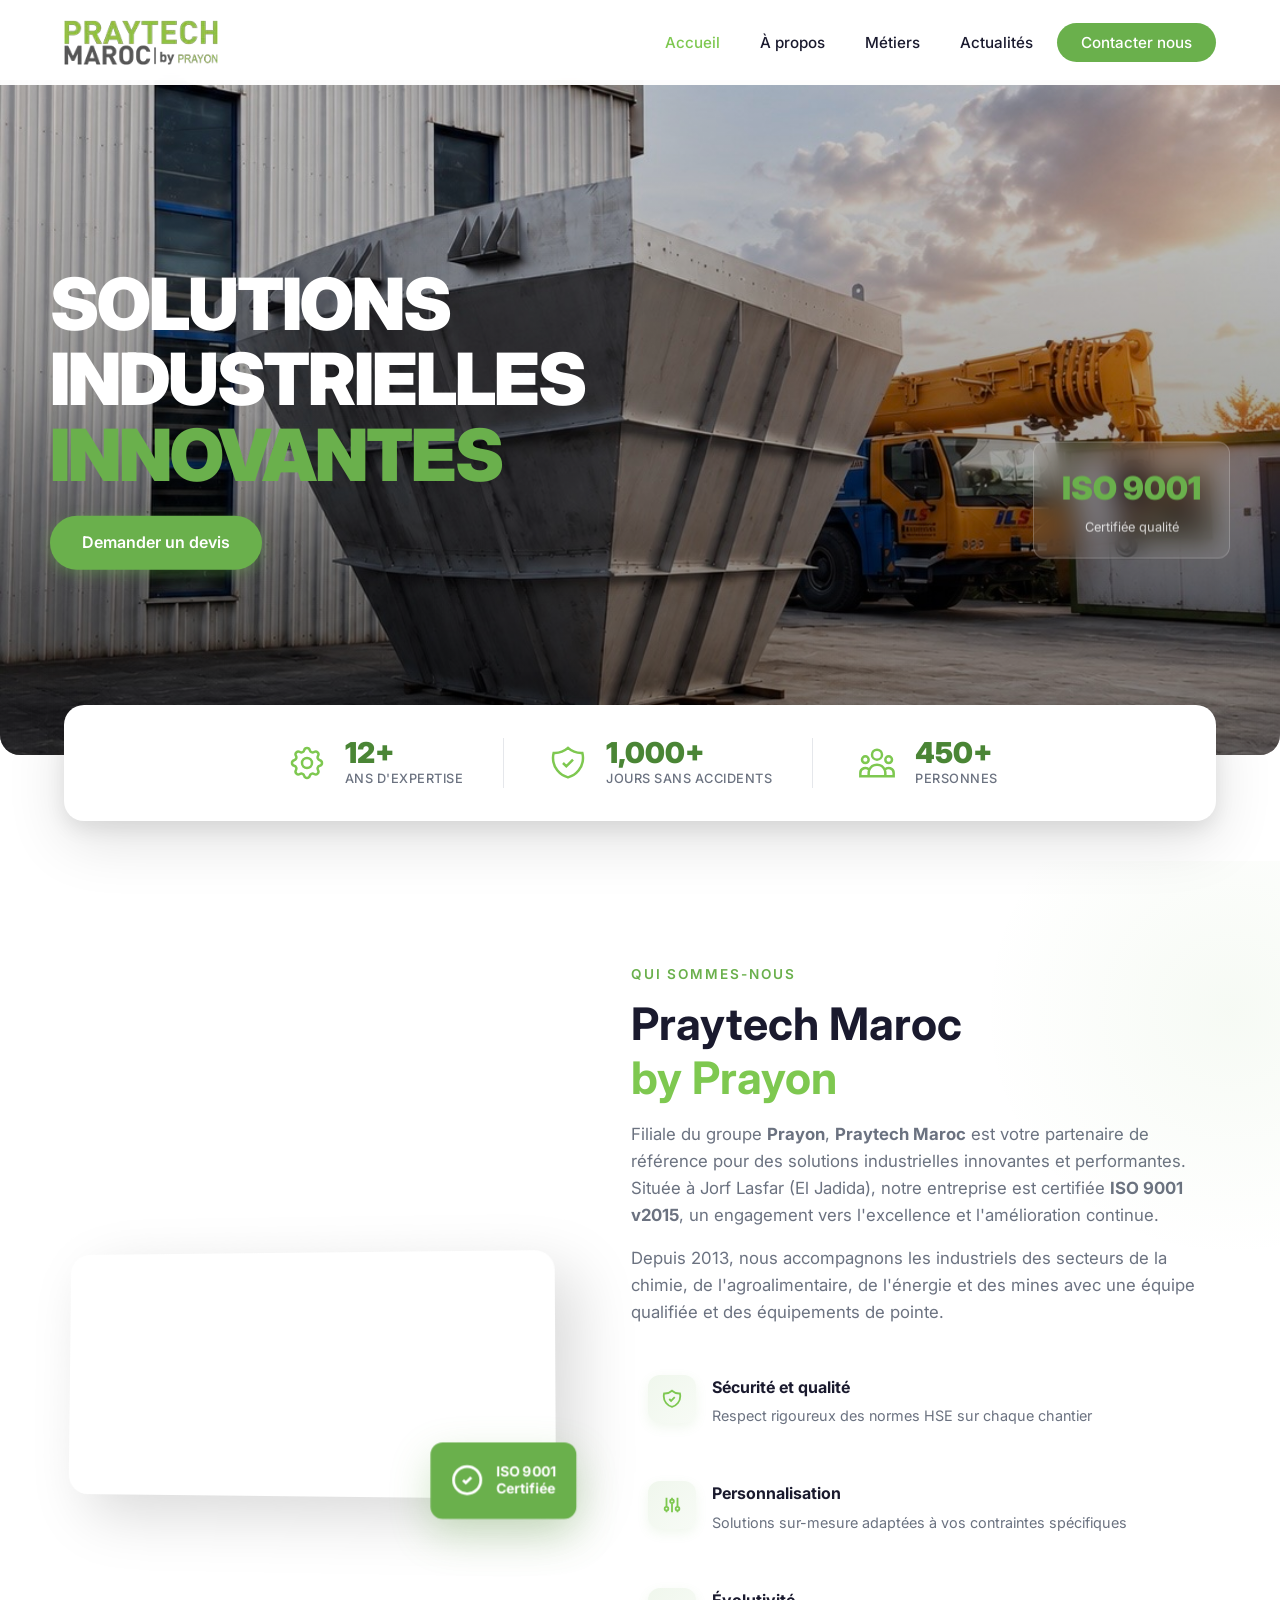
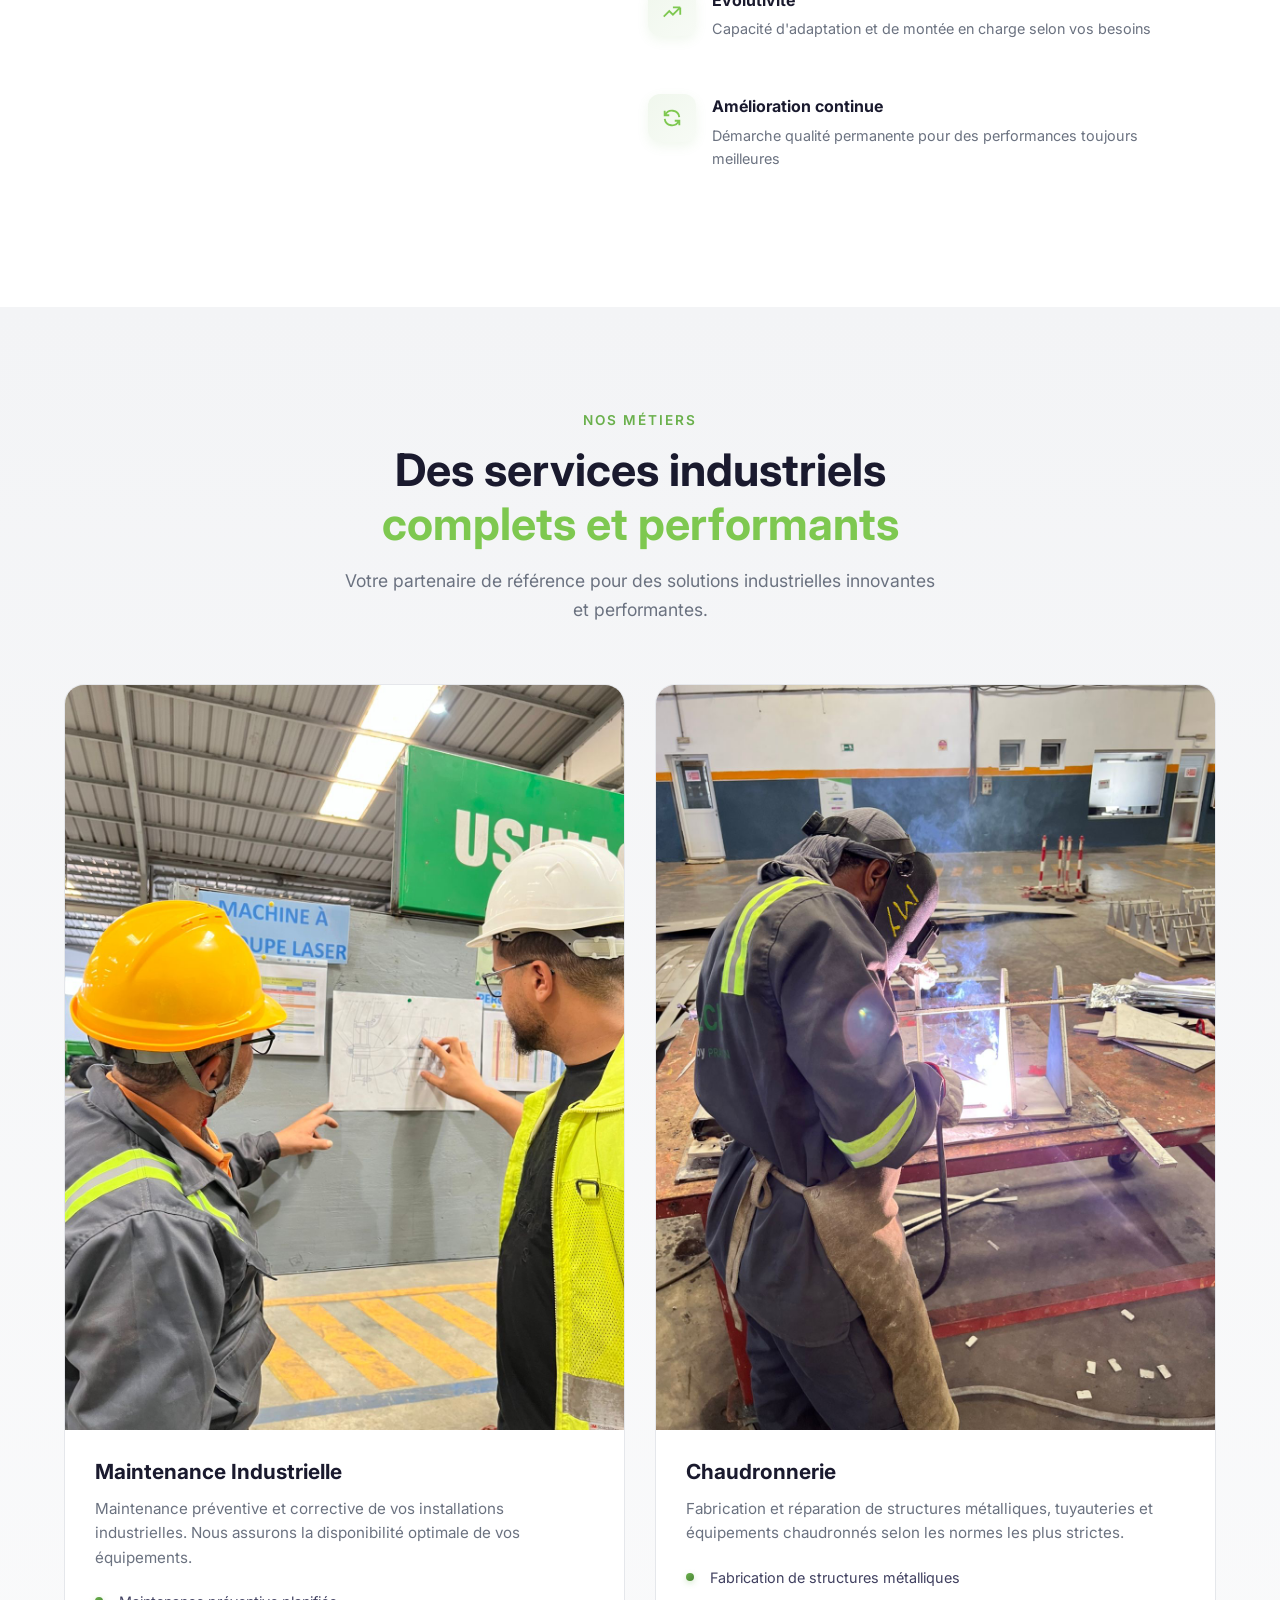
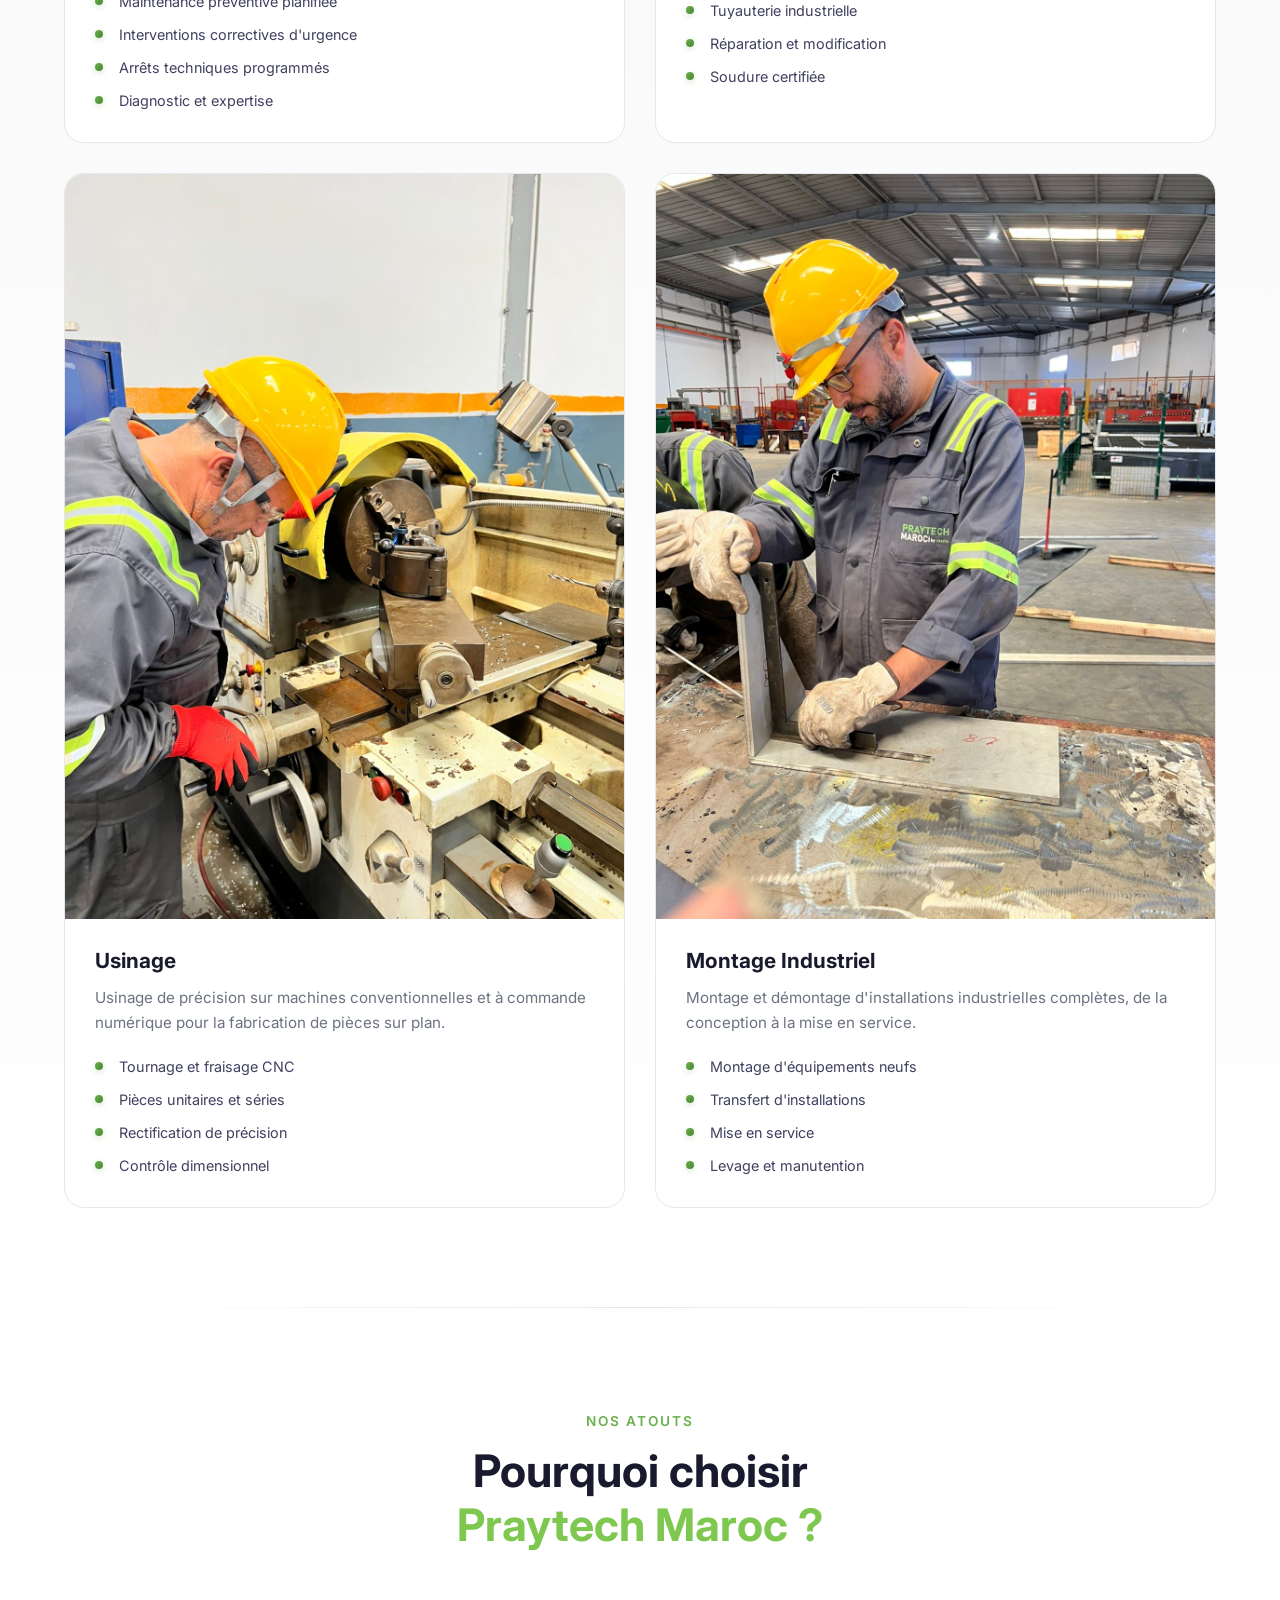
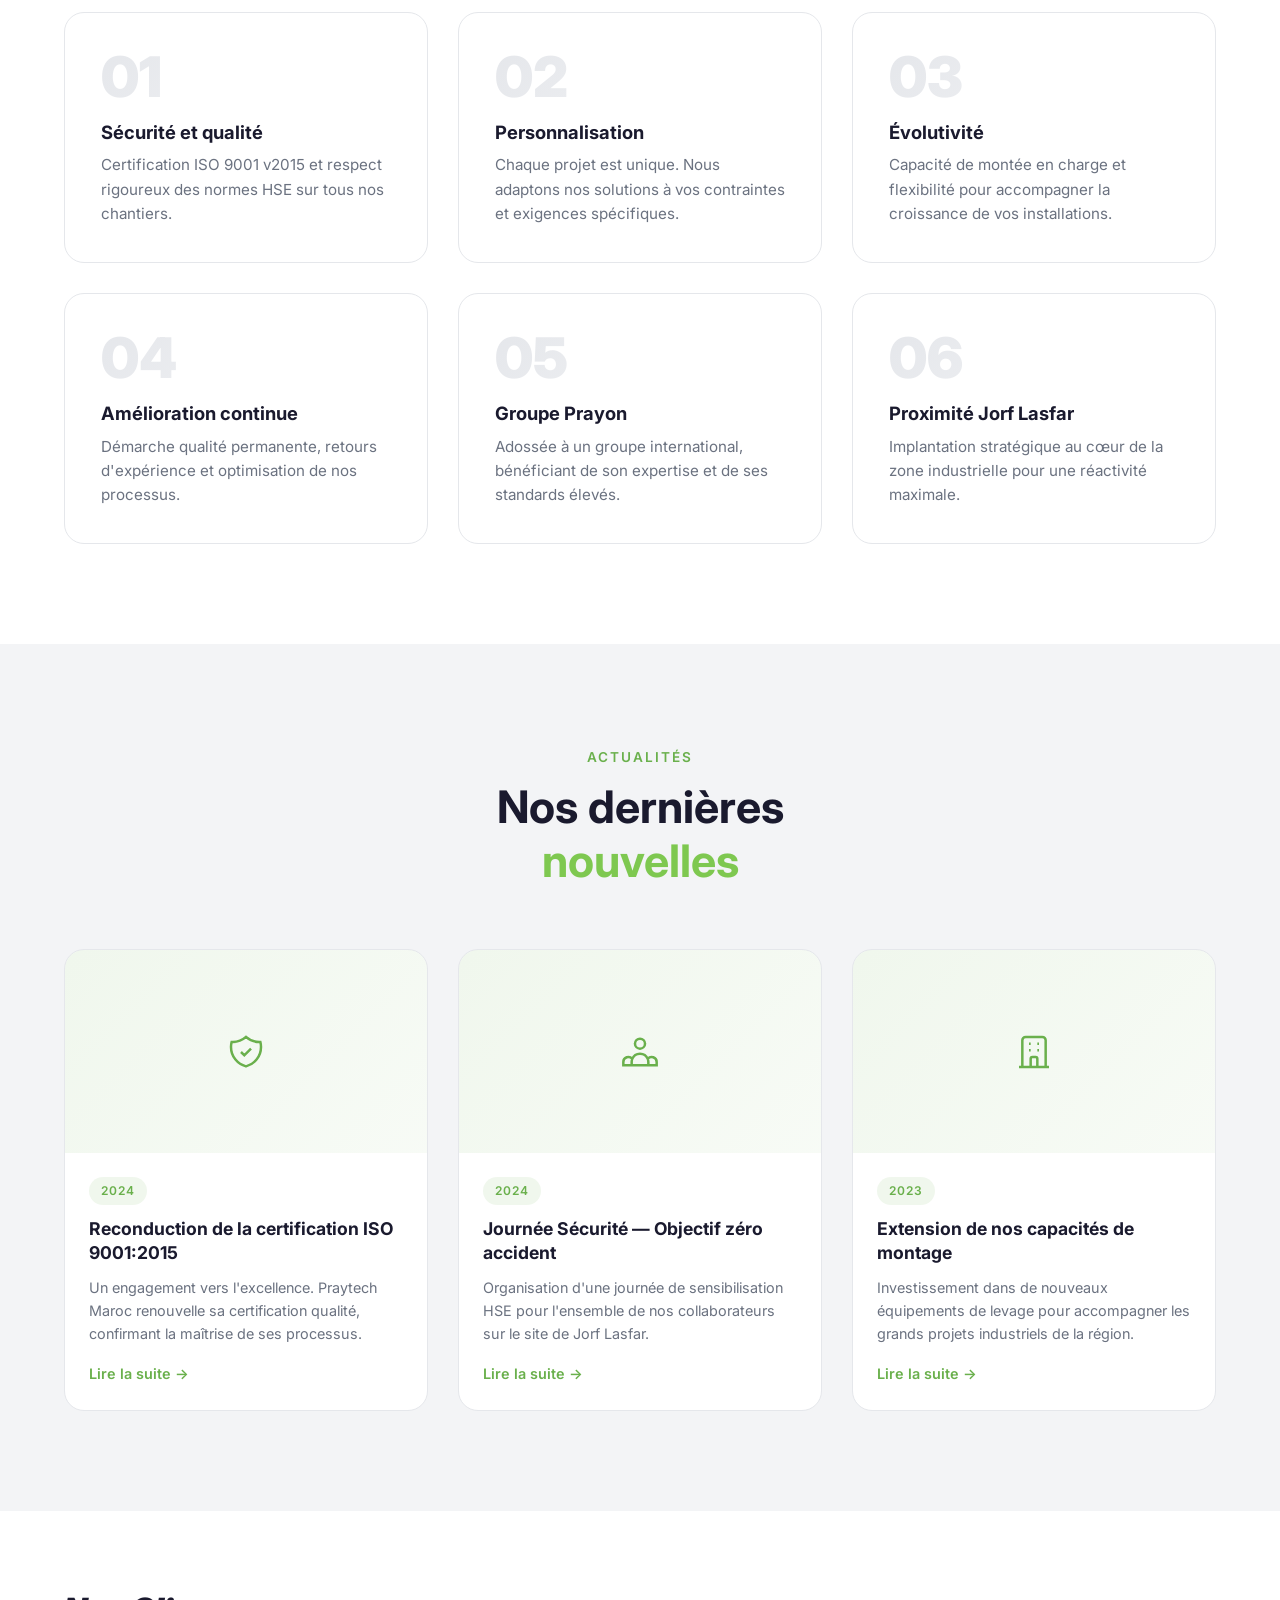
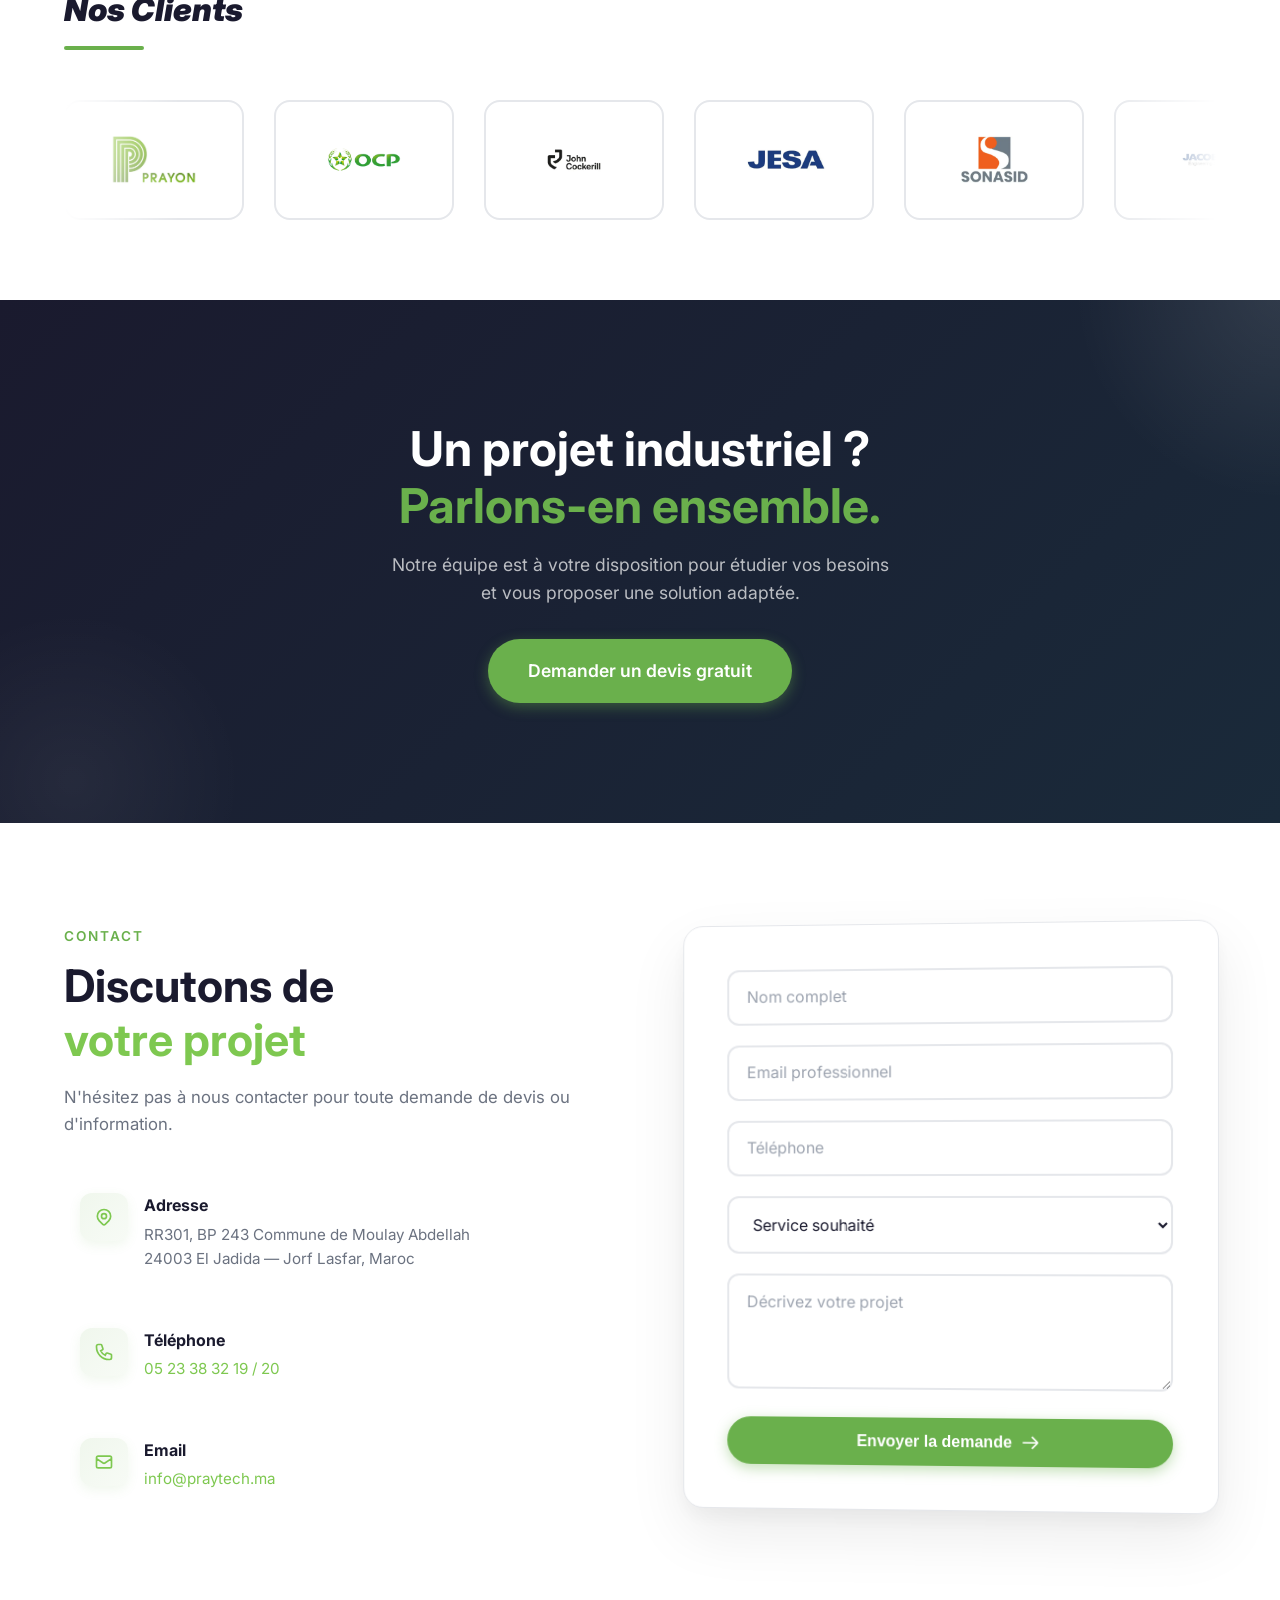
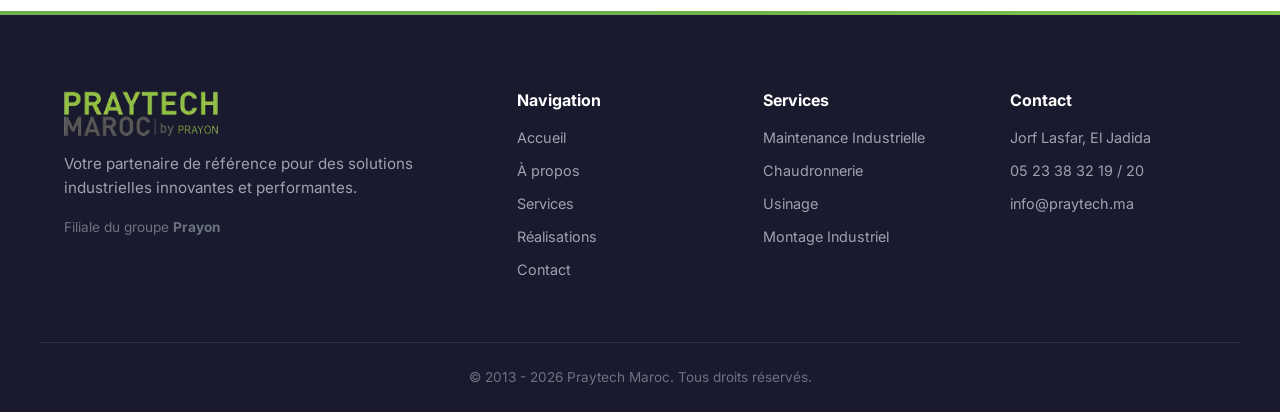
==== commit bdd883bc: "Article page: template ISO 9001 avec sidebar et design custom" ====
--- a/index.html
+++ b/index.html
@@ -311,7 +311,7 @@
                         <span class="actu-card__date">2024</span>
                         <h3>Reconduction de la certification ISO 9001:2015</h3>
                         <p>Un engagement vers l'excellence. Praytech Maroc renouvelle sa certification qualité, confirmant la maîtrise de ses processus.</p>
-                        <a href="#" class="actu-card__link">Lire la suite →</a>
+                        <a href="articles/certification-iso-9001.html" class="actu-card__link">Lire la suite →</a>
                     </div>
                 </article>
                 <article class="actu-card">
--- a/css/style.css
+++ b/css/style.css
@@ -983,15 +983,15 @@
 
 .client-logo {
     flex-shrink: 0;
-    width: 120px;
-    height: 80px;
+    width: 180px;
+    height: 120px;
     background: var(--white);
     border: 2px solid var(--gray-200);
-    border-radius: 50%;
+    border-radius: 16px;
     display: flex;
     align-items: center;
     justify-content: center;
-    padding: 16px;
+    padding: 8px;
     transition: var(--transition);
 }
 
@@ -1002,8 +1002,8 @@
 }
 
 .client-logo img {
-    max-width: 100%;
-    max-height: 100%;
+    width: 85%;
+    height: 85%;
     object-fit: contain;
 }
 
@@ -1526,4 +1526,180 @@
     .contact__form-wrapper {
         padding: 24px;
     }
-}+}
+
+/* --- Article Page --- */
+.article-hero {
+    padding: 140px 0 60px;
+    background: var(--white);
+}
+
+.article-hero__back {
+    display: inline-block;
+    color: var(--primary);
+    text-decoration: none;
+    font-size: 0.9rem;
+    font-weight: 500;
+    margin-bottom: 24px;
+    transition: var(--transition);
+}
+
+.article-hero__back:hover {
+    transform: translateX(-4px);
+}
+
+.article-hero__date {
+    display: inline-block;
+    font-size: 0.8rem;
+    font-weight: 600;
+    text-transform: uppercase;
+    letter-spacing: 1px;
+    color: var(--primary);
+    background: rgba(106, 176, 76, 0.1);
+    padding: 6px 14px;
+    border-radius: 50px;
+    margin-bottom: 16px;
+}
+
+.article-hero__title {
+    font-size: clamp(2rem, 4vw, 3rem);
+    color: var(--gray-900);
+    margin-bottom: 16px;
+    line-height: 1.2;
+}
+
+.article-hero__subtitle {
+    font-size: 1.2rem;
+    color: var(--gray-600);
+}
+
+/* Article Content */
+.article-content {
+    padding: 60px 0 100px;
+}
+
+.article-content__wrapper {
+    display: grid;
+    grid-template-columns: 1fr 320px;
+    gap: 60px;
+    align-items: start;
+}
+
+.article-content__body {
+    max-width: 100%;
+}
+
+.article-content__intro {
+    font-size: 1.15rem;
+    color: var(--gray-700);
+    line-height: 1.8;
+    margin-bottom: 32px;
+    padding-bottom: 32px;
+    border-bottom: 1px solid var(--gray-200);
+}
+
+.article-content__body h2 {
+    font-size: 1.5rem;
+    color: var(--gray-900);
+    margin-top: 40px;
+    margin-bottom: 16px;
+}
+
+.article-content__body p {
+    font-size: 1.05rem;
+    color: var(--gray-600);
+    line-height: 1.8;
+    margin-bottom: 16px;
+}
+
+.article-content__body ul {
+    margin: 20px 0;
+    padding-left: 0;
+    list-style: none;
+}
+
+.article-content__body ul li {
+    padding: 10px 0 10px 28px;
+    position: relative;
+    color: var(--gray-700);
+    font-size: 1.05rem;
+}
+
+.article-content__body ul li::before {
+    content: '';
+    position: absolute;
+    left: 0;
+    top: 18px;
+    width: 10px;
+    height: 10px;
+    background: var(--primary);
+    border-radius: 50%;
+}
+
+.article-content__cta {
+    margin-top: 50px;
+    padding: 40px;
+    background: var(--gray-100);
+    border-radius: var(--radius-lg);
+    text-align: center;
+}
+
+.article-content__cta h3 {
+    font-size: 1.3rem;
+    color: var(--gray-900);
+    margin-bottom: 20px;
+}
+
+/* Sidebar */
+.article-content__sidebar {
+    position: sticky;
+    top: 100px;
+    display: flex;
+    flex-direction: column;
+    gap: 24px;
+}
+
+.sidebar-card {
+    background: var(--gray-100);
+    border-radius: var(--radius);
+    padding: 24px;
+}
+
+.sidebar-card h4 {
+    font-size: 1rem;
+    color: var(--gray-900);
+    margin-bottom: 16px;
+    padding-bottom: 12px;
+    border-bottom: 2px solid var(--primary);
+}
+
+.sidebar-card ul {
+    list-style: none;
+    display: flex;
+    flex-direction: column;
+    gap: 10px;
+}
+
+.sidebar-card li {
+    font-size: 0.9rem;
+    color: var(--gray-600);
+}
+
+.sidebar-card a {
+    color: var(--primary);
+    text-decoration: none;
+}
+
+.sidebar-card a:hover {
+    text-decoration: underline;
+}
+
+@media (max-width: 1024px) {
+    .article-content__wrapper {
+        grid-template-columns: 1fr;
+    }
+
+    .article-content__sidebar {
+        position: static;
+    }
+}
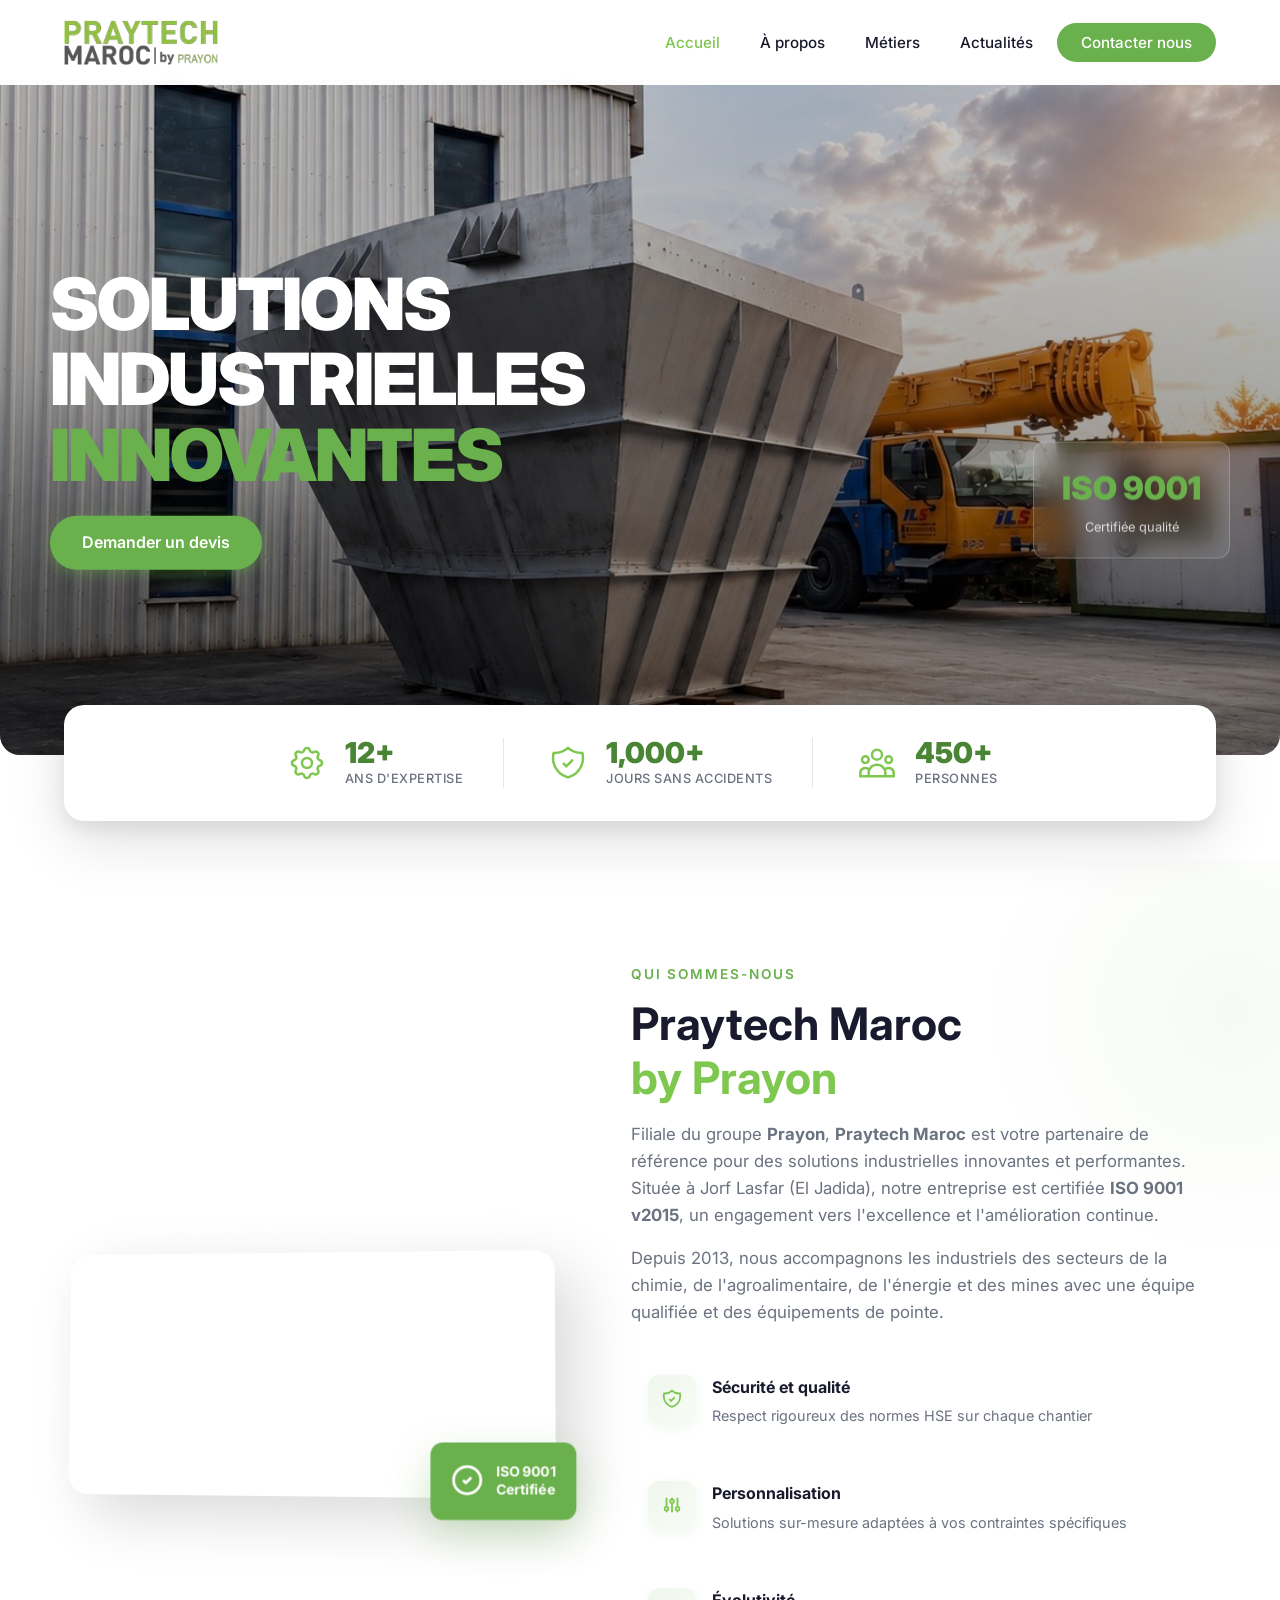
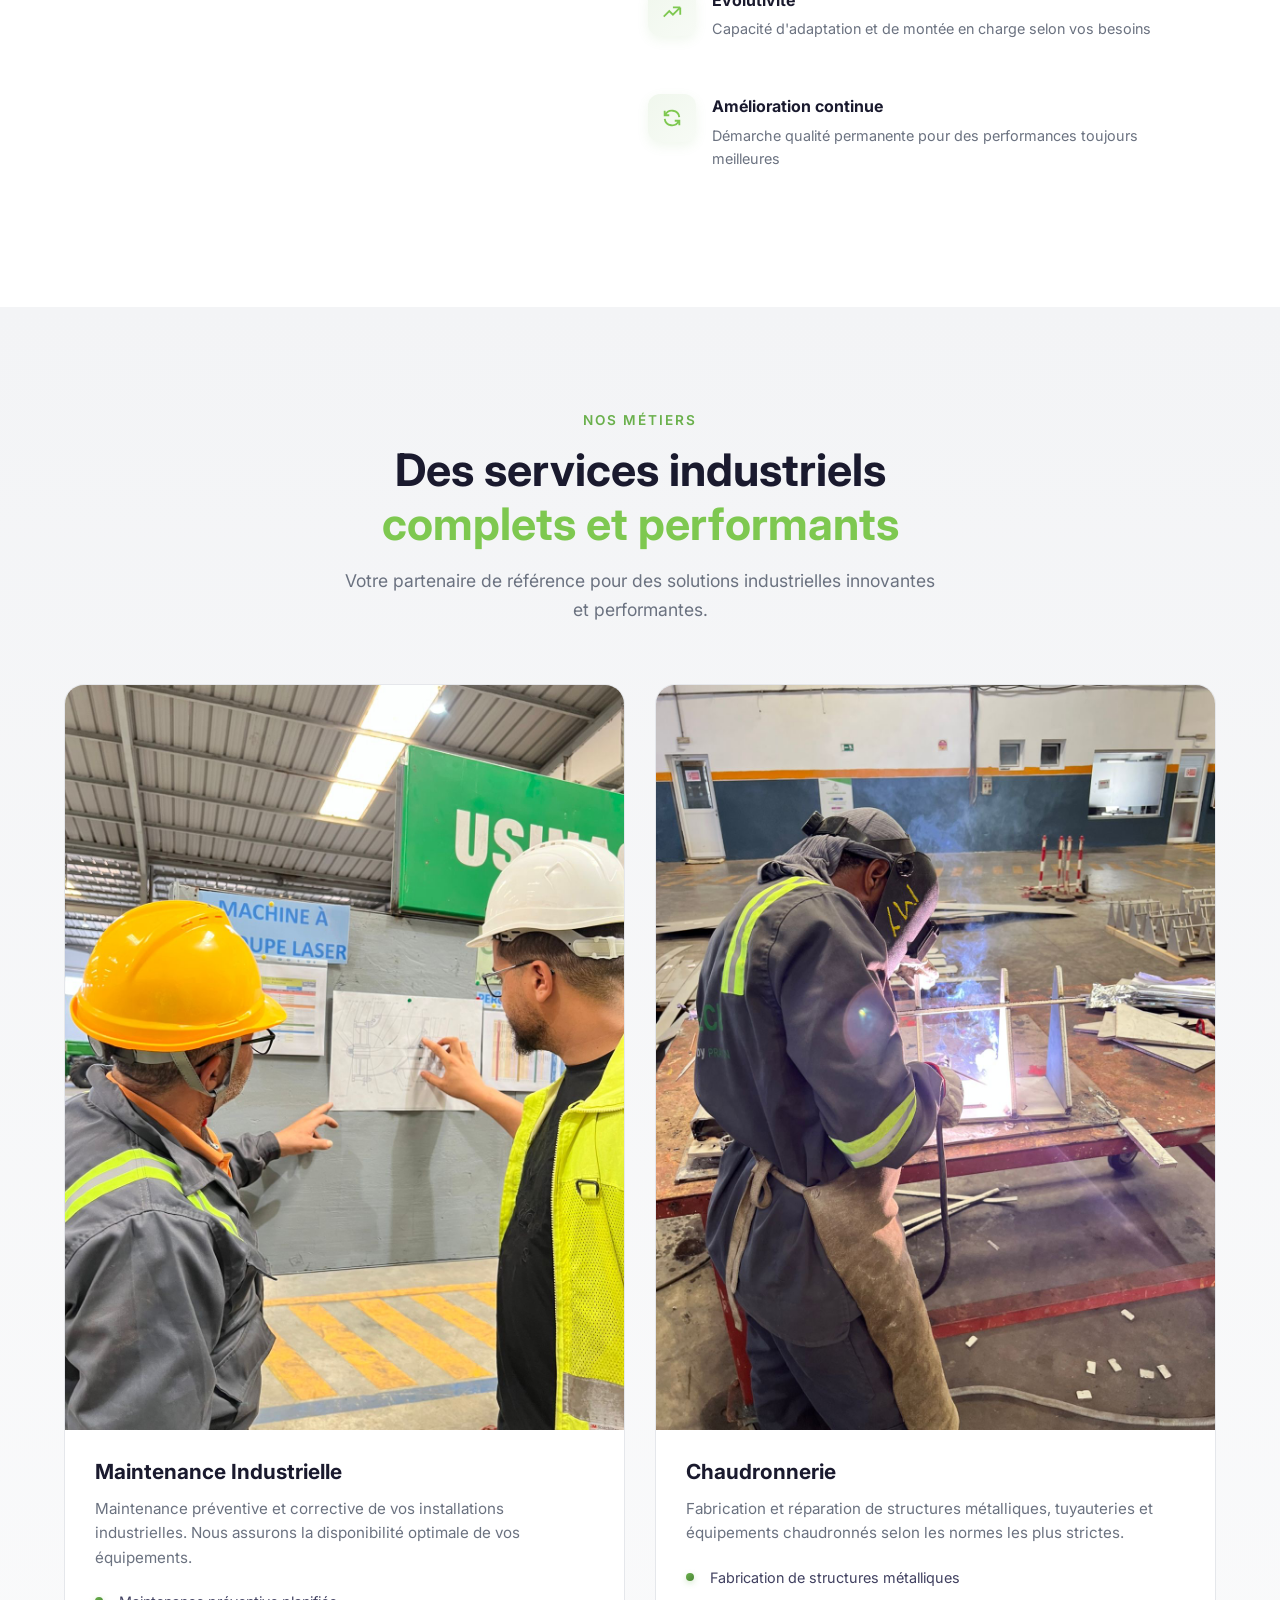
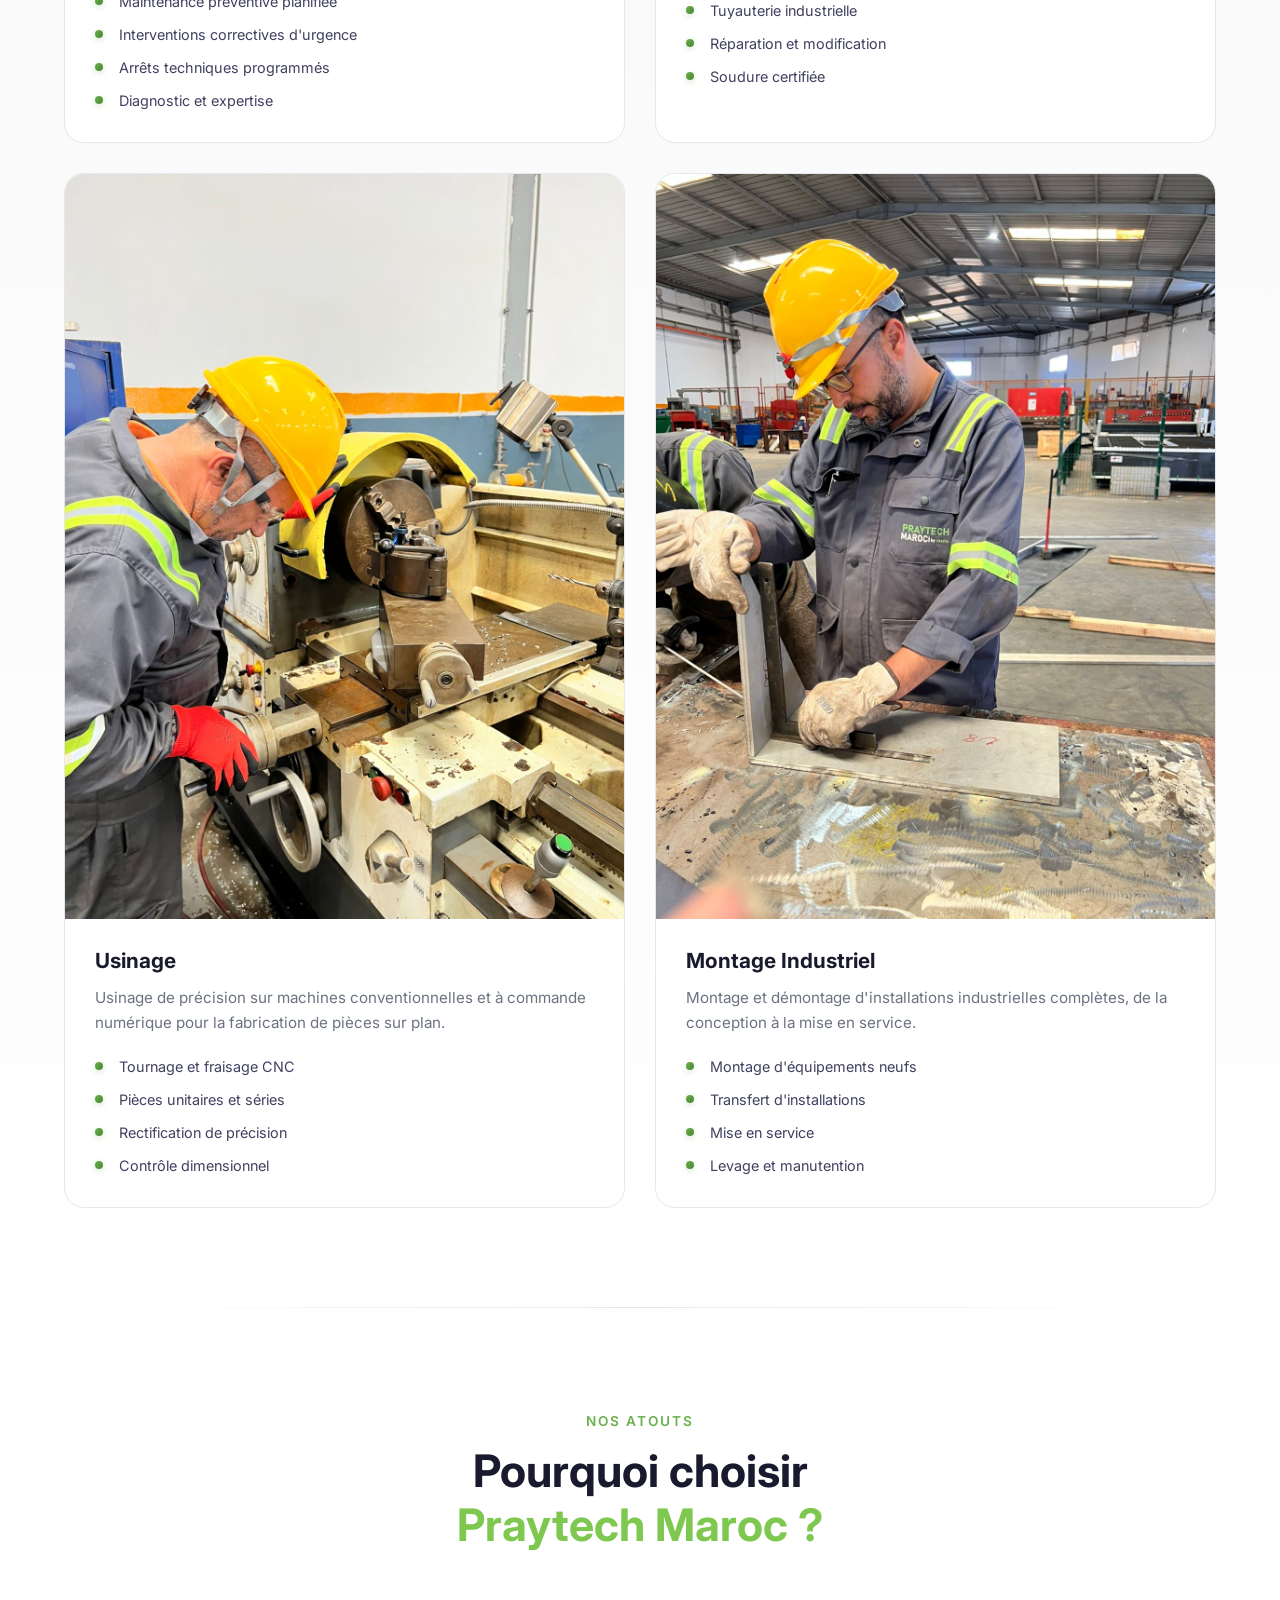
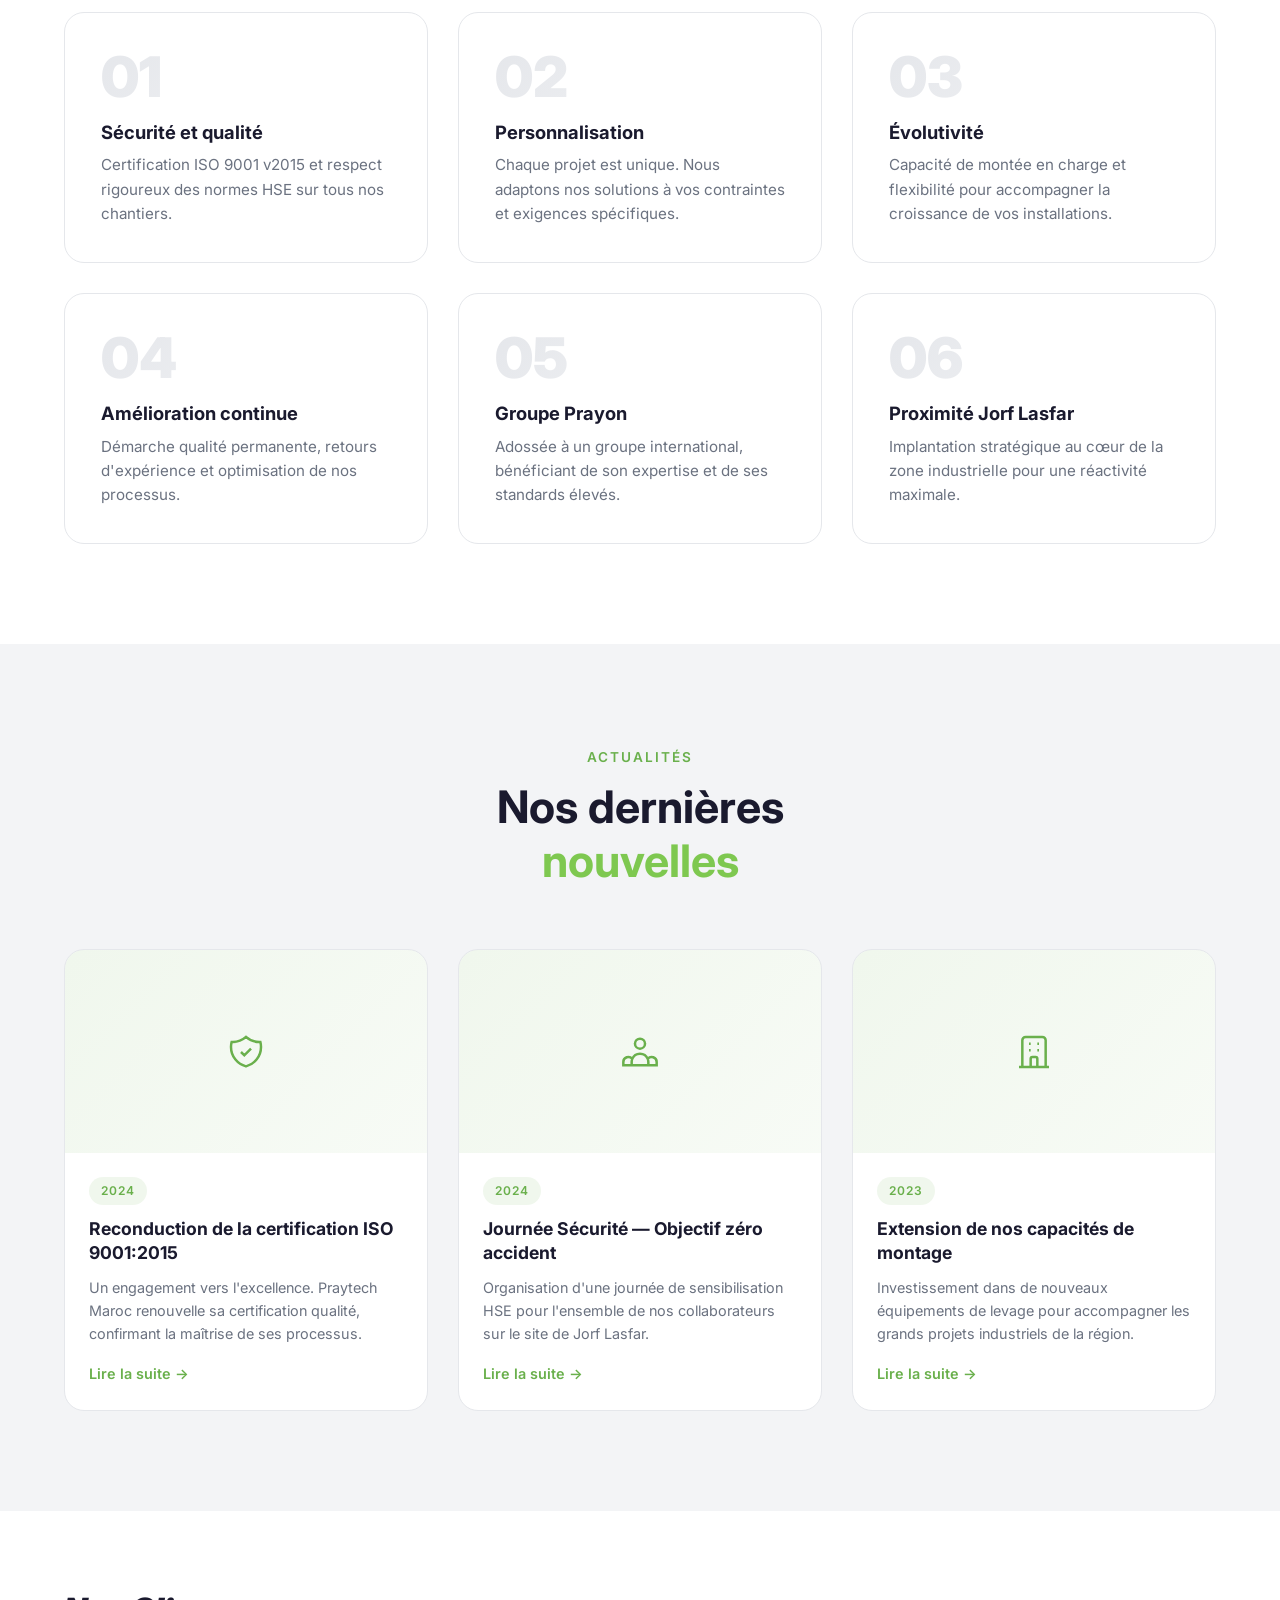
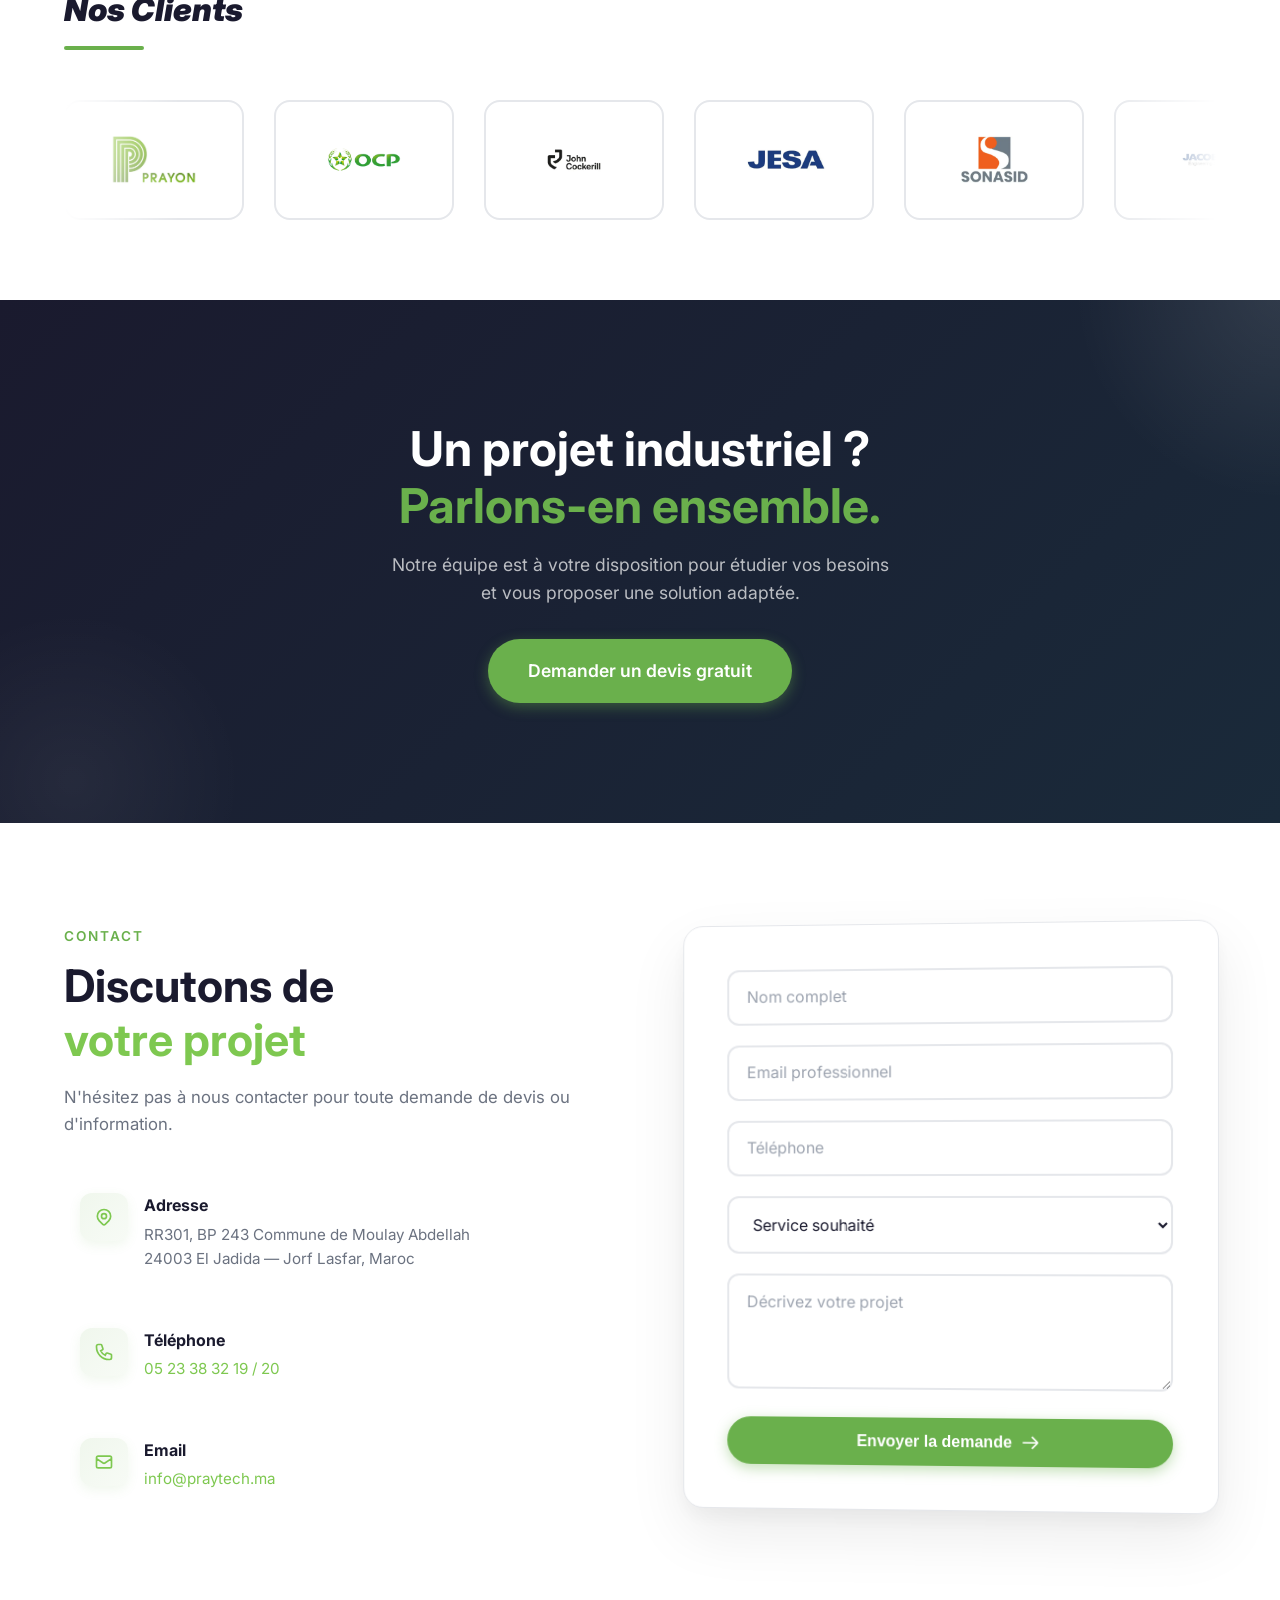
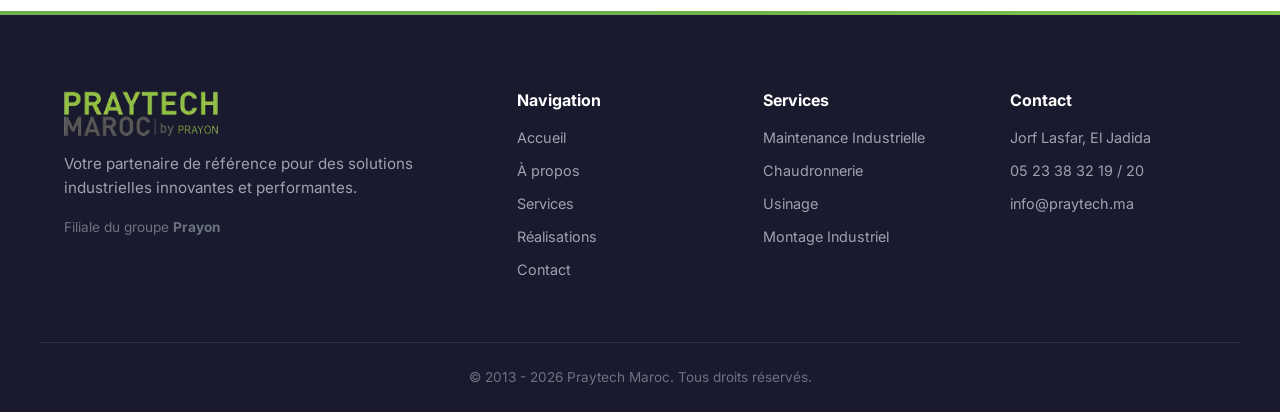
==== commit 7739b533: "Articles complets: Journée Sécurité + Extension Montage + liens actifs" ====
--- a/index.html
+++ b/index.html
@@ -326,7 +326,7 @@
                         <span class="actu-card__date">2024</span>
                         <h3>Journée Sécurité — Objectif zéro accident</h3>
                         <p>Organisation d'une journée de sensibilisation HSE pour l'ensemble de nos collaborateurs sur le site de Jorf Lasfar.</p>
-                        <a href="#" class="actu-card__link">Lire la suite →</a>
+                        <a href="articles/journee-securite.html" class="actu-card__link">Lire la suite →</a>
                     </div>
                 </article>
                 <article class="actu-card">
@@ -341,7 +341,7 @@
                         <span class="actu-card__date">2023</span>
                         <h3>Extension de nos capacités de montage</h3>
                         <p>Investissement dans de nouveaux équipements de levage pour accompagner les grands projets industriels de la région.</p>
-                        <a href="#" class="actu-card__link">Lire la suite →</a>
+                        <a href="articles/extension-montage.html" class="actu-card__link">Lire la suite →</a>
                     </div>
                 </article>
             </div>
